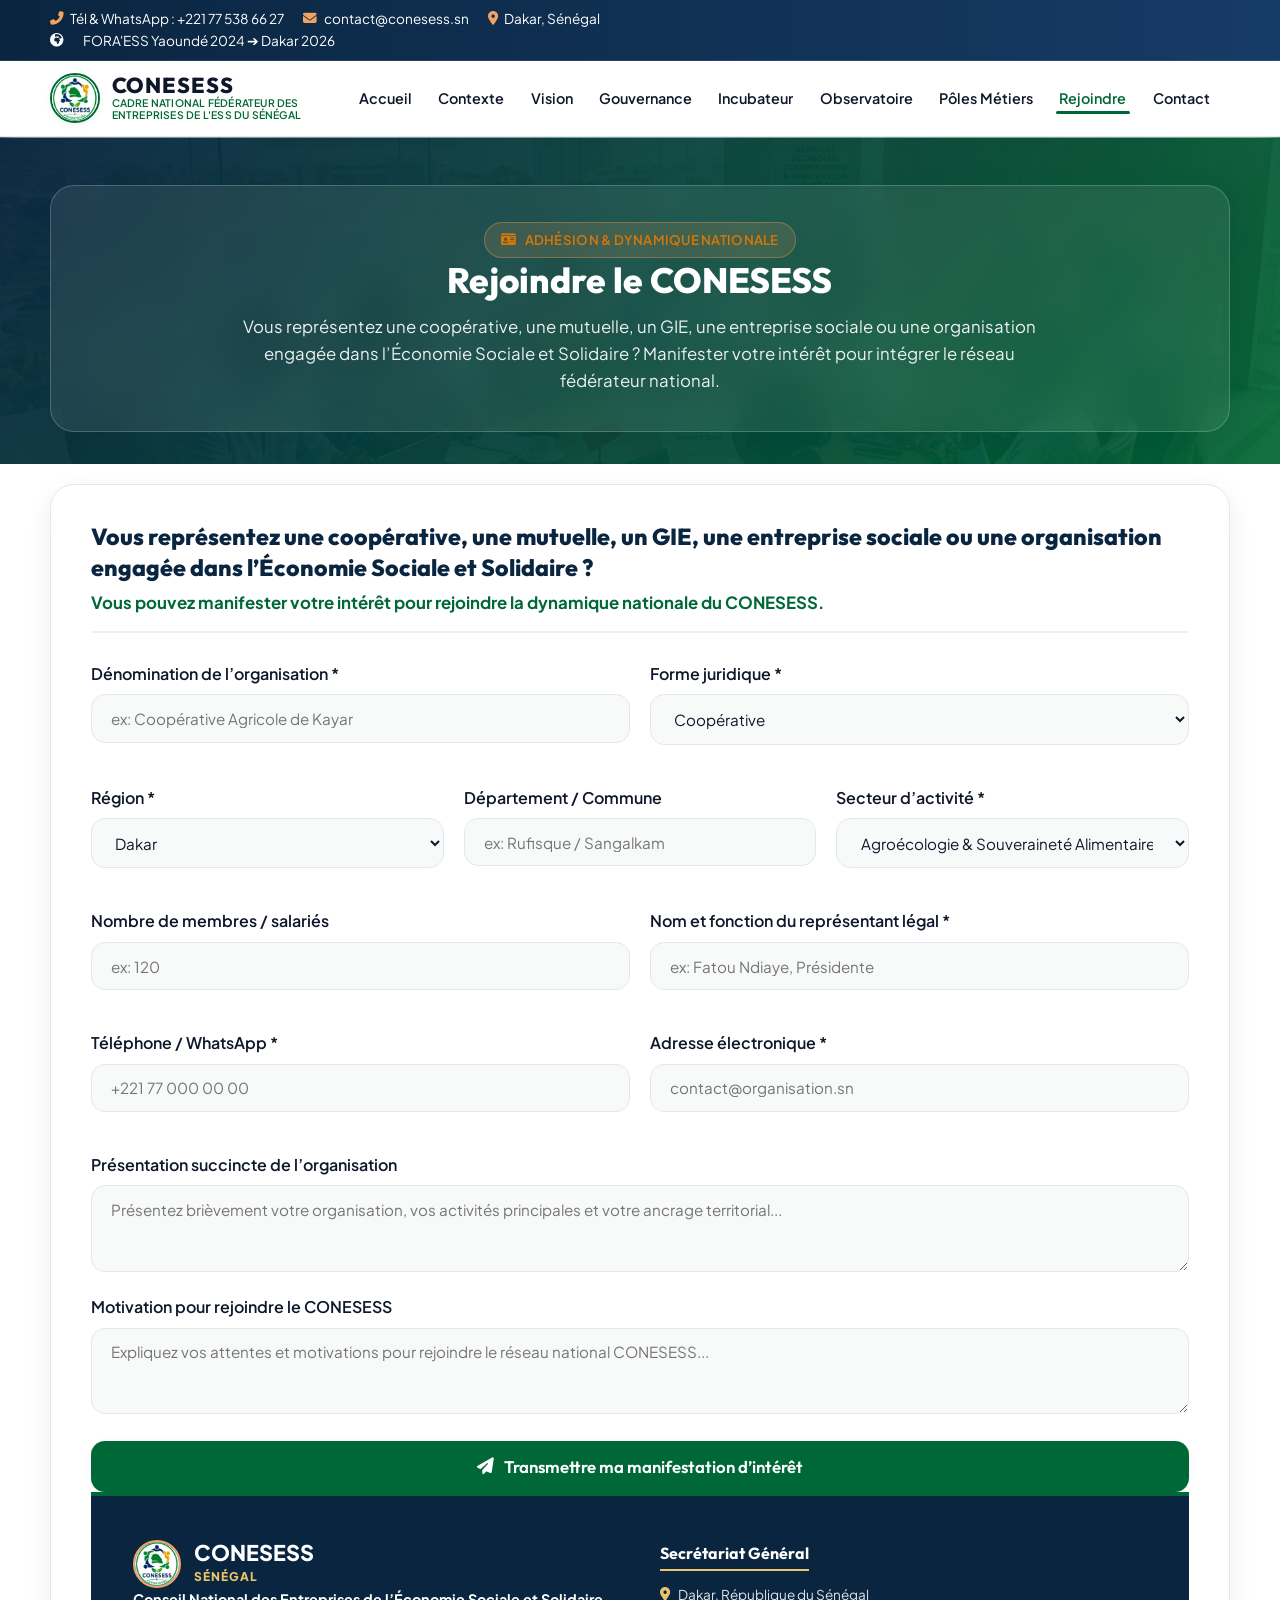
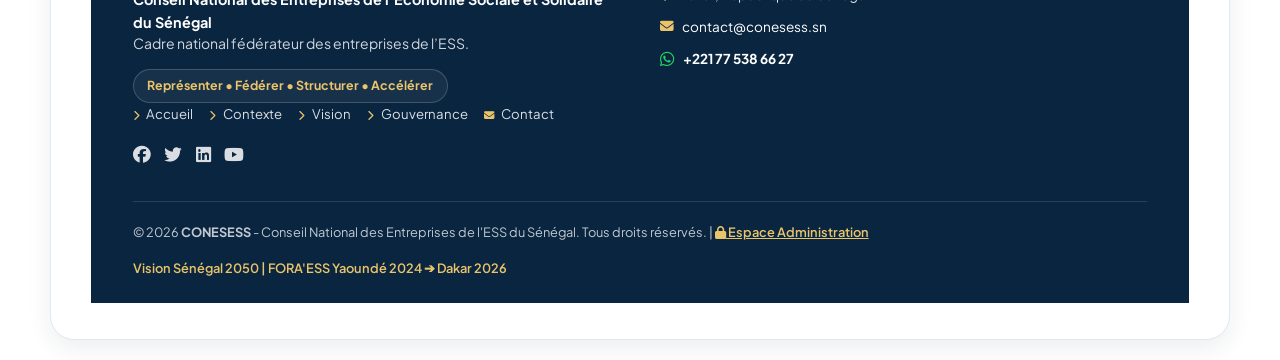
==== adhesion.html @ 3e8b348f "style(footer): remove footer top CTA banner from adhesion and contact pages" ====
<!DOCTYPE html>
<html lang="fr" data-theme="light">
<head>
  <meta charset="UTF-8">
  <meta name="viewport" content="width=device-width, initial-scale=1.0, maximum-scale=1.0, user-scalable=no, viewport-fit=cover">
  <title>Rejoindre le CONESESS - Adhésion & Manifestation d'Intérêt</title>
  <meta name="description" content="Manifester votre intérêt pour rejoindre le Conseil National des Entreprises de l'Économie Sociale et Solidaire du Sénégal (CONESESS). Formulaire officiel d'adhésion pour coopératives, GIE et mutuelles.">
  
  <!-- Google Fonts & Font Awesome Icons -->
  <link rel="preconnect" href="https://fonts.googleapis.com">
  <link rel="preconnect" href="https://fonts.gstatic.com" crossorigin>
  <link href="https://fonts.googleapis.com/css2?family=Outfit:wght@400;500;600;700;800&family=Plus+Jakarta+Sans:wght@400;500;600;700&display=swap" rel="stylesheet">
  <link rel="stylesheet" href="https://cdnjs.cloudflare.com/ajax/libs/font-awesome/6.4.0/css/all.min.css">
  
  <!-- Main Stylesheet -->
  <link rel="stylesheet" href="css/styles.css">
</head>
<body>

  <!-- TOP INFO BAR -->
  <div class="top-bar">
    <div class="container">
      <div class="top-bar-container">
        <div class="top-bar-info">
          <div class="top-bar-item">
            <i class="fas fa-phone-alt"></i>
            <span>Tél & WhatsApp : +221 77 538 66 27</span>
          </div>
          <div class="top-bar-item">
            <i class="fas fa-envelope"></i>
            <span>contact@conesess.sn</span>
          </div>
          <div class="top-bar-item">
            <i class="fas fa-map-marker-alt"></i>
            <span>Dakar, Sénégal</span>
          </div>
        </div>
        <div class="top-bar-info">
          <i class="fas fa-globe-africa"></i>
          <span>FORA'ESS Yaoundé 2024 ➔ Dakar 2026</span>
        </div>
      </div>
    </div>
  </div>

  <!-- MAIN STICKY HEADER -->
  <header class="main-header">
    <div class="container">
      <nav class="navbar">
        <a href="index.html" class="logo-brand">
          <img src="assets/images/logo.jpg" alt="Logo CONESESS" class="logo-img">
          <div class="logo-text">
            <span class="logo-title">CONESESS</span>
            <span class="logo-subtitle">CADRE NATIONAL FÉDÉRATEUR DES ENTREPRISES DE L'ESS DU SÉNÉGAL</span>
          </div>
        </a>

        <ul class="nav-menu">
          <li><a href="index.html#accueil" class="nav-link">Accueil</a></li>
          <li><a href="index.html#contexte" class="nav-link">Contexte</a></li>
          <li><a href="index.html#vision" class="nav-link">Vision</a></li>
          <li><a href="index.html#gouvernance" class="nav-link">Gouvernance</a></li>
          <li><a href="index.html#incubateur" class="nav-link">Incubateur</a></li>
          <li><a href="index.html#observatoire" class="nav-link">Observatoire</a></li>
          <li><a href="index.html#poles" class="nav-link">Pôles Métiers</a></li>
          <li><a href="adhesion.html" class="nav-link active">Rejoindre</a></li>
          <li><a href="contact.html" class="nav-link">Contact</a></li>
        </ul>

        <div class="nav-cta">
          <button class="mobile-toggle" aria-label="Toggle Menu">
            <i class="fas fa-bars"></i>
            <span>Menu</span>
          </button>
        </div>
      </nav>
    </div>
  </header>

  <!-- Modern Mobile Navigation Drawer Sheet -->
  <div class="mobile-nav-overlay" id="mobile-nav-overlay"></div>
  <aside class="mobile-nav-drawer" id="mobile-nav-drawer">
    <div class="mobile-drawer-header">
      <div class="mobile-drawer-brand">
        <img src="assets/images/logo.jpg" alt="Logo CONESESS" class="logo-img">
        <div>
          <strong style="color: #FFFFFF; font-size: 1.05rem; display: block;">CONESESS</strong>
          <small style="color: var(--accent-gold); font-size: 0.68rem;">Cadre National Fédérateur ESS Sénégal</small>
        </div>
      </div>
      <button class="mobile-drawer-close" id="mobile-drawer-close" aria-label="Fermer le menu">
        <i class="fas fa-times"></i>
      </button>
    </div>

    <div class="mobile-drawer-body">
      <nav class="mobile-drawer-links">
        <a href="index.html#accueil" class="mobile-nav-item"><i class="fas fa-home"></i> <span>Accueil</span></a>
        <a href="index.html#contexte" class="mobile-nav-item"><i class="fas fa-file-alt"></i> <span>Contexte & Constats</span></a>
        <a href="index.html#vision" class="mobile-nav-item"><i class="fas fa-compass"></i> <span>Vision Stratégique</span></a>
        <a href="index.html#gouvernance" class="mobile-nav-item"><i class="fas fa-sitemap"></i> <span>Gouvernance</span></a>
        <a href="index.html#incubateur" class="mobile-nav-item"><i class="fas fa-rocket"></i> <span>Incubateur IAN-ESS</span></a>
        <a href="index.html#observatoire" class="mobile-nav-item"><i class="fas fa-search"></i> <span>Observatoire ON-ESS</span></a>
        <a href="index.html#poles" class="mobile-nav-item"><i class="fas fa-network-wired"></i> <span>Pôles Métiers</span></a>
        <a href="adhesion.html" class="mobile-nav-item active"><i class="fas fa-id-card"></i> <span>Rejoindre le CONESESS</span></a>
        <a href="contact.html" class="mobile-nav-item"><i class="fas fa-envelope"></i> <span>Contact Officiel</span></a>
      </nav>
    </div>
  </aside>

  <!-- PAGE HERO HEADER -->
  <section class="hero-themed-section" style="padding: 3rem 0 2rem 0;">
    <div class="container">
      <div class="hero-themed-card" style="text-align: center;">
        <span class="badge badge-gold mb-2"><i class="fas fa-id-card"></i> Adhésion & Dynamique Nationale</span>
        <h1 style="font-size: 2.2rem; color: #FFFFFF; font-weight: 800; margin-bottom: 0.75rem;">Rejoindre le CONESESS</h1>
        <p style="color: rgba(255, 255, 255, 0.92); font-size: 1.05rem; max-width: 800px; margin: 0 auto; line-height: 1.6;">
          Vous représentez une coopérative, une mutuelle, un GIE, une entreprise sociale ou une organisation engagée dans l’Économie Sociale et Solidaire ? Manifester votre intérêt pour intégrer le réseau fédérateur national.
        </p>
      </div>
    </div>
  </section>

  <!-- SECTION FORMULAIRE D'ADHÉSION -->
  <section id="adhesion" class="section" style="background: var(--bg-surface); padding: 2.5rem 0;">
    <div class="container">
      <div style="background: #FFFFFF; padding: 2.25rem 2.5rem; border-radius: var(--radius-lg); box-shadow: var(--shadow-md); border: 1px solid var(--border-light); width: 100%;" id="adhesion-card-container">
        
        <!-- Header du Formulaire -->
        <div style="margin-bottom: 1.75rem; border-bottom: 2px solid var(--accent-soft-green); padding-bottom: 1rem;">
          <h2 style="font-size: 1.45rem; color: var(--primary-navy); margin-bottom: 0.5rem; font-weight: 800; line-height: 1.35;">
            Vous représentez une coopérative, une mutuelle, un GIE, une entreprise sociale ou une organisation engagée dans l’Économie Sociale et Solidaire ?
          </h2>
          <p style="color: var(--primary-green); font-size: 1.05rem; margin: 0; font-weight: 700; line-height: 1.4;">
            Vous pouvez manifester votre intérêt pour rejoindre la dynamique nationale du CONESESS.
          </p>
        </div>

        <!-- Message après envoi -->
        <div id="adhesion-success-msg" style="display: none; text-align: center; padding: 2rem 1rem;">
          <div style="width: 70px; height: 70px; border-radius: 50%; background: var(--accent-soft-green); color: var(--primary-green); display: flex; align-items: center; justify-content: center; font-size: 2.2rem; margin: 0 auto 1.25rem auto;">
            <i class="fas fa-check-circle"></i>
          </div>
          <h3 style="color: var(--primary-green); font-size: 1.6rem; margin-bottom: 0.5rem;">Votre demande a bien été transmise.</h3>
          <p style="font-size: 0.85rem; color: var(--accent-gold); font-weight: 700; margin-bottom: 1rem;">
            Référence de suivi : <span id="adhesion-ref-num">CONESESS-2026-8942</span>
          </p>
          <p style="color: var(--text-body); max-width: 650px; margin: 0 auto 1rem auto; font-size: 0.925rem; line-height: 1.55;">
            Le Secrétariat technique du Comité d’initiative examinera les informations communiquées et prendra contact avec votre organisation.
          </p>
          <p style="color: var(--text-muted); max-width: 650px; margin: 0 auto 1.5rem auto; font-size: 0.875rem; line-height: 1.5;">
            L’admission définitive comme membre du CONESESS s’effectuera conformément aux statuts et aux procédures d’adhésion adoptés par les instances.
          </p>
          <button class="btn btn-outline" onclick="resetAdhesionForm()"><i class="fas fa-plus-circle"></i> Transmettre une autre manifestation d'intérêt</button>
        </div>

        <!-- Formulaire principal -->
        <form id="form-main-adhesion">
          <div style="display: grid; grid-template-columns: repeat(auto-fit, minmax(260px, 1fr)); gap: 1.25rem; margin-bottom: 1rem;">
            
            <div class="wizard-form-group">
              <label>Dénomination de l’organisation *</label>
              <input type="text" class="wizard-form-control" required placeholder="ex: Coopérative Agricole de Kayar" id="adh-name">
            </div>

            <div class="wizard-form-group">
              <label>Forme juridique *</label>
              <select class="wizard-form-control" required id="adh-type">
                <option>Coopérative</option>
                <option>Mutuelle</option>
                <option>Groupement d'Intérêt Économique (GIE)</option>
                <option>Entreprise sociale</option>
                <option value="autre">Autre (à préciser)</option>
              </select>
            </div>
            
            <div class="wizard-form-group" id="adh-type-other-group" style="display: none; grid-column: 1 / -1;">
              <label style="color: var(--primary-green); font-weight: 600;">Précisez la forme juridique *</label>
              <input type="text" class="wizard-form-control" id="adh-type-other-input" placeholder="ex: Fondation, Association, Waqf...">
            </div>
          </div>

          <div style="display: grid; grid-template-columns: repeat(auto-fit, minmax(240px, 1fr)); gap: 1.25rem; margin-bottom: 1rem;">
            <div class="wizard-form-group">
              <label>Région *</label>
              <select class="wizard-form-control" required id="adh-region">
                <option>Dakar</option><option>Thiès</option><option>Saint-Louis</option>
                <option>Fatick</option><option>Kaolack</option><option>Ziguinchor</option>
                <option>Kolda</option><option>Tambacounda</option><option>Matam</option>
                <option>Kaffrine</option><option>Kedougou</option><option>Sédhiou</option>
                <option>Louga</option><option>Diourbel</option>
              </select>
            </div>

            <div class="wizard-form-group">
              <label>Département / Commune</label>
              <input type="text" class="wizard-form-control" id="adh-dept" placeholder="ex: Rufisque / Sangalkam">
            </div>

            <div class="wizard-form-group">
              <label>Secteur d’activité *</label>
              <select class="wizard-form-control" required id="adh-sector">
                <option>Agroécologie & Souveraineté Alimentaire</option>
                <option>Finance inclusive, Mutuelles & SFD</option>
                <option>Artisanat, Énergie & Économie Circulaire</option>
                <option>Services, Numérique & Éducation</option>
                <option>Autre secteur d'activité</option>
              </select>
            </div>
          </div>

          <div style="display: grid; grid-template-columns: repeat(auto-fit, minmax(240px, 1fr)); gap: 1.25rem; margin-bottom: 1rem;">
            <div class="wizard-form-group">
              <label>Nombre de membres / salariés</label>
              <input type="number" class="wizard-form-control" id="adh-members" placeholder="ex: 120">
            </div>

            <div class="wizard-form-group">
              <label>Nom et fonction du représentant légal *</label>
              <input type="text" class="wizard-form-control" required placeholder="ex: Fatou Ndiaye, Présidente" id="adh-rep">
            </div>
          </div>

          <div style="display: grid; grid-template-columns: repeat(auto-fit, minmax(240px, 1fr)); gap: 1.25rem; margin-bottom: 1rem;">
            <div class="wizard-form-group">
              <label>Téléphone / WhatsApp *</label>
              <input type="tel" class="wizard-form-control" required placeholder="+221 77 000 00 00" id="adh-phone">
            </div>

            <div class="wizard-form-group">
              <label>Adresse électronique *</label>
              <input type="email" class="wizard-form-control" required placeholder="contact@organisation.sn" id="adh-email">
            </div>
          </div>

          <div class="wizard-form-group" style="margin-bottom: 1rem;">
            <label>Présentation succincte de l’organisation</label>
            <textarea class="wizard-form-control" rows="3" id="adh-desc" placeholder="Présentez brièvement votre organisation, vos activités principales et votre ancrage territorial..."></textarea>
          </div>

          <div class="wizard-form-group" style="margin-bottom: 1.25rem;">
            <label>Motivation pour rejoindre le CONESESS</label>
            <textarea class="wizard-form-control" rows="3" id="adh-motivation" placeholder="Expliquez vos attentes et motivations pour rejoindre le réseau national CONESESS..."></textarea>
          </div>

          <button type="submit" class="btn btn-primary" style="width: 100%; padding: 0.95rem; font-size: 1.05rem; background: var(--primary-green); color: #FFFFFF; border: none;">
            <i class="fas fa-paper-plane"></i> Transmettre ma manifestation d’intérêt
          </button>
        </form>

  <!-- MODAL DE CONFIRMATION DE TRANSMISSION (SUCCÈS SOUMISSION) -->
  <div id="modal-submission-success" class="modal-overlay">
    <div class="modal-card" style="max-width: 650px; text-align: center; padding: 2.5rem 1.75rem; border-radius: 24px;">
      <button class="modal-close" onclick="closeSubmissionSuccessModal()">&times;</button>
      <div style="width: 75px; height: 75px; border-radius: 50%; background: #E8F5E9; color: #006837; display: flex; align-items: center; justify-content: center; font-size: 2.5rem; margin: 0 auto 1.25rem auto;">
        <i class="fas fa-check-circle"></i>
      </div>
      <h3 style="color: #006837; font-size: 1.6rem; margin-bottom: 0.5rem; font-weight: 800;">Votre demande a bien été transmise.</h3>
      <p style="font-size: 0.9rem; color: #B45309; font-weight: 700; margin-bottom: 1.25rem;">
        Référence de suivi : <span id="success-modal-ref-num">CONESESS-2026-8942</span>
      </p>
      <p style="color: #0A2540; max-width: 580px; margin: 0 auto 1rem auto; font-size: 0.95rem; line-height: 1.6; font-weight: 500;">
        Le Secrétariat technique du Comité d’initiative examinera les informations communiquées et prendra contact avec votre organisation.
      </p>
      <p style="color: #555555; max-width: 580px; margin: 0 auto 1.75rem auto; font-size: 0.875rem; line-height: 1.55;">
        L’admission définitive comme membre du CONESESS s’effectuera conformément aux statuts et aux procédures d’adhésion adoptés par les instances.
      </p>
      <button class="btn btn-primary" onclick="closeSubmissionSuccessModal()" style="background: #006837; color: #FFFFFF; padding: 0.75rem 2.25rem; border-radius: 30px; font-weight: 700; border: none; font-size: 0.95rem;">
        <i class="fas fa-check"></i> Compris & Fermer
      </button>
    </div>
  </div>

  <!-- FOOTER -->
  <footer class="footer" style="background: var(--primary-navy); color: #FFFFFF; padding: 2.75rem 0 1.5rem 0; border-top: 4px solid var(--primary-green); overflow-x: hidden;">
    <div class="container" style="max-width: 1200px; padding-left: 1.25rem; padding-right: 1.25rem;">

      <!-- Main Footer Grid (2 Columns Desktop / 1 Column Mobile) -->
      <div class="footer-grid" style="display: grid; grid-template-columns: repeat(auto-fit, minmax(280px, 1fr)); gap: 2.5rem; justify-content: space-between; margin-bottom: 2rem;">
        
        <!-- Brand & Navigation Col -->
        <div class="footer-col-brand" style="max-width: 100%;">
          <div class="logo-brand mb-3" style="display: flex; align-items: center; gap: 0.85rem;">
            <img src="assets/images/logo.jpg" alt="CONESESS Logo" style="width: 48px; height: 48px; border-radius: 50%; border: 2px solid var(--accent-gold); flex-shrink: 0;">
            <div>
              <span style="color: #FFFFFF; font-size: 1.35rem; font-weight: 800; display: block; line-height: 1.1;">CONESESS</span>
              <span style="color: #E9C46A; font-size: 0.75rem; font-weight: 800; letter-spacing: 0.08em; display: block; margin-top: 0.15rem;">SÉNÉGAL</span>
            </div>
          </div>
          
          <p style="font-size: 0.875rem; line-height: 1.55; color: rgba(255, 255, 255, 0.92); margin-bottom: 0.85rem;" class="footer-brand-desc">
            <strong style="color: #FFFFFF; font-size: 0.9rem;">Conseil National des Entreprises de l’Économie Sociale et Solidaire du Sénégal</strong><br>
            <span style="color: rgba(255, 255, 255, 0.82);">Cadre national fédérateur des entreprises de l’ESS.</span>
          </p>

          <div class="footer-motto-pill mb-3" style="background: rgba(255, 255, 255, 0.06); border: 1px solid rgba(255, 255, 255, 0.18); padding: 0.4rem 0.85rem; border-radius: 30px; display: inline-flex; align-items: center; gap: 0.4rem; color: #E9C46A; font-weight: 700; font-size: 0.775rem;">
            Représenter • Fédérer • Structurer • Accélérer
          </div>

          <div style="margin-bottom: 1rem;">
            <ul style="list-style: none; padding: 0; margin: 0; display: flex; flex-wrap: wrap; gap: 0.6rem 1rem; font-size: 0.825rem;">
              <li><a href="index.html#accueil" style="color: rgba(255,255,255,0.85); text-decoration: none;"><i class="fas fa-chevron-right" style="color: #E9C46A; font-size: 0.65rem; margin-right: 0.3rem;"></i> Accueil</a></li>
              <li><a href="index.html#contexte" style="color: rgba(255,255,255,0.85); text-decoration: none;"><i class="fas fa-chevron-right" style="color: #E9C46A; font-size: 0.65rem; margin-right: 0.3rem;"></i> Contexte</a></li>
              <li><a href="index.html#vision" style="color: rgba(255,255,255,0.85); text-decoration: none;"><i class="fas fa-chevron-right" style="color: #E9C46A; font-size: 0.65rem; margin-right: 0.3rem;"></i> Vision</a></li>
              <li><a href="index.html#gouvernance" style="color: rgba(255,255,255,0.85); text-decoration: none;"><i class="fas fa-chevron-right" style="color: #E9C46A; font-size: 0.65rem; margin-right: 0.3rem;"></i> Gouvernance</a></li>
              <li><a href="contact.html" style="color: rgba(255,255,255,0.85); text-decoration: none;"><i class="fas fa-envelope" style="color: #E9C46A; font-size: 0.65rem; margin-right: 0.3rem;"></i> Contact</a></li>
            </ul>
          </div>

          <div style="display: flex; gap: 0.85rem; margin-top: 0.5rem;" class="footer-social-links">
            <a href="#" style="color: #FFFFFF; font-size: 1.1rem; opacity: 0.85; transition: opacity 0.2s;" aria-label="Facebook"><i class="fab fa-facebook"></i></a>
            <a href="#" style="color: #FFFFFF; font-size: 1.1rem; opacity: 0.85; transition: opacity 0.2s;" aria-label="Twitter"><i class="fab fa-twitter"></i></a>
            <a href="#" style="color: #FFFFFF; font-size: 1.1rem; opacity: 0.85; transition: opacity 0.2s;" aria-label="LinkedIn"><i class="fab fa-linkedin"></i></a>
            <a href="#" style="color: #FFFFFF; font-size: 1.1rem; opacity: 0.85; transition: opacity 0.2s;" aria-label="YouTube"><i class="fab fa-youtube"></i></a>
          </div>
        </div>

        <!-- Contact Direct Column -->
        <div class="footer-col-contact" style="max-width: 100%;">
          <h4 style="color: #FFFFFF; font-size: 1rem; font-weight: 700; margin-bottom: 0.85rem; border-bottom: 2px solid #E9C46A; padding-bottom: 0.35rem; display: inline-block;">Secrétariat Général</h4>
          <p style="font-size: 0.85rem; color: rgba(255,255,255,0.88); margin-bottom: 0.65rem; display: flex; align-items: center; gap: 0.5rem;">
            <i class="fas fa-map-marker-alt" style="color: #E9C46A;"></i> Dakar, République du Sénégal
          </p>
          <p style="font-size: 0.85rem; color: rgba(255,255,255,0.88); margin-bottom: 0.65rem; display: flex; align-items: center; gap: 0.5rem;">
            <i class="fas fa-envelope" style="color: #E9C46A;"></i> <a href="mailto:contact@conesess.sn" style="color: #FFFFFF; text-decoration: none;">contact@conesess.sn</a>
          </p>
          <p style="font-size: 0.85rem; color: rgba(255,255,255,0.88); margin-bottom: 0.85rem; display: flex; align-items: center; gap: 0.5rem;">
            <i class="fab fa-whatsapp" style="color: #25D366; font-size: 1.05rem;"></i> <a href="https://wa.me/221775386627" target="_blank" style="color: #FFFFFF; text-decoration: none; font-weight: 700;">+221 77 538 66 27</a>
          </p>
        </div>

      </div>

      <!-- Footer Sub-Bottom -->
      <div class="footer-bottom" style="border-top: 1px solid rgba(255, 255, 255, 0.12); padding-top: 1.25rem; display: flex; flex-wrap: wrap; justify-content: space-between; align-items: center; gap: 1rem; font-size: 0.8rem; color: rgba(255, 255, 255, 0.75);">
        <p style="margin: 0;">
          &copy; 2026 <strong>CONESESS</strong> - Conseil National des Entreprises de l'ESS du Sénégal. Tous droits réservés. | <a href="admin.html" style="color: #E9C46A; font-weight: 600; text-decoration: underline;"><i class="fas fa-lock"></i> Espace Administration</a>
        </p>
        <p style="margin: 0; color: #E9C46A; font-weight: 600;">
          Vision Sénégal 2050 | FORA'ESS Yaoundé 2024 ➔ Dakar 2026
        </p>
      </div>
    </div>
  </footer>



  <!-- TOAST CONTAINER -->
  <div id="toast-container" class="toast-container"></div>

  <!-- JavaScript -->
  <script src="js/app.js"></script>
</body>
</html>
---- css/styles.css ----
/* ==========================================================================
   CONESESS - Conseil National des Entreprises de l'Économie Sociale et Solidaire
   DESIGN SYSTEM & CUSTOM STYLESHEET (ENHANCED VERSION V2)
   ========================================================================== */

@import url('https://fonts.googleapis.com/css2?family=Outfit:wght@300;400;500;600;700;800&family=Plus+Jakarta+Sans:wght@300;400;500;600;700;800&display=swap');

:root {
  /* Brand Palette - Light Theme */
  --primary-green: #006837;
  --primary-green-hover: #00502a;
  --primary-navy: #0A2540;
  --primary-navy-light: #163B66;
  --accent-emerald: #2A9D8F;
  --accent-gold: #F4A261;
  --accent-gold-light: #E9C46A;
  --accent-soft-green: #E8F5E9;
  
  /* Neutral Palette */
  --bg-main: #F8FAF9;
  --bg-surface: #FFFFFF;
  --bg-alt: #F1F5F3;
  --bg-card: #FFFFFF;
  --text-dark: #0F172A;
  --text-body: #334155;
  --text-muted: #64748B;
  --border-light: #E2E8F0;
  --border-active: #006837;
  
  /* FX & Shadow Tokens */
  --shadow-sm: 0 2px 8px rgba(0, 104, 55, 0.06);
  --shadow-md: 0 8px 24px rgba(10, 37, 64, 0.08);
  --shadow-lg: 0 16px 40px rgba(10, 37, 64, 0.12);
  --shadow-glow: 0 0 25px rgba(0, 104, 55, 0.25);
  
  --radius-sm: 8px;
  --radius-md: 14px;
  --radius-lg: 24px;
  --radius-full: 9999px;
  
  --font-main: 'Plus Jakarta Sans', -apple-system, BlinkMacSystemFont, sans-serif;
  --font-heading: 'Outfit', sans-serif;
  
  --transition: all 0.3s cubic-bezier(0.16, 1, 0.3, 1);
}

/* Reset & Core Base */
*, *::before, *::after {
  box-sizing: border-box;
  margin: 0;
  padding: 0;
}

html {
  scroll-behavior: smooth;
  font-size: 16px;
  width: 100%;
  max-width: 100%;
  overflow-x: hidden !important;
  touch-action: pan-y;
  overscroll-behavior-x: none;
}

body {
  font-family: var(--font-main);
  background-color: var(--bg-main);
  color: var(--text-body);
  line-height: 1.6;
  width: 100%;
  max-width: 100%;
  overflow-x: hidden !important;
  position: relative;
  touch-action: pan-y;
  overscroll-behavior-x: none;
  -webkit-font-smoothing: antialiased;
  transition: background-color 0.3s ease, color 0.3s ease;
}

h1, h2, h3, h4, h5, h6 {
  font-family: var(--font-heading);
  color: var(--text-dark);
  line-height: 1.25;
  font-weight: 700;
}

a {
  color: var(--primary-green);
  text-decoration: none;
  transition: var(--transition);
}

a:hover {
  color: var(--primary-green-hover);
}

ul {
  list-style: none;
}

img {
  max-width: 100%;
  height: auto;
  display: block;
}

.container {
  width: 96%;
  max-width: 1600px;
  margin: 0 auto;
  padding: 0 1.5rem;
}

section.section {
  padding: 1.25rem 0 !important;
  width: 100%;
  overflow-x: hidden;
}

/* Badge Utility */
.badge {
  display: inline-flex;
  align-items: center;
  gap: 0.5rem;
  padding: 0.4rem 1rem;
  border-radius: var(--radius-full);
  font-size: 0.825rem;
  font-weight: 600;
  letter-spacing: 0.02em;
  text-transform: uppercase;
}

.badge-green {
  background-color: rgba(0, 104, 55, 0.12);
  color: var(--primary-green);
  border: 1px solid rgba(0, 104, 55, 0.25);
}

.badge-gold {
  background-color: rgba(244, 162, 97, 0.15);
  color: #D97706;
  border: 1px solid rgba(244, 162, 97, 0.35);
}

.badge-navy {
  background-color: rgba(10, 37, 64, 0.12);
  color: var(--primary-navy);
  border: 1px solid rgba(10, 37, 64, 0.25);
}

/* Buttons */
.btn {
  display: inline-flex;
  align-items: center;
  justify-content: center;
  gap: 0.6rem;
  padding: 0.85rem 1.8rem;
  border-radius: var(--radius-md);
  font-family: var(--font-heading);
  font-weight: 600;
  font-size: 0.95rem;
  cursor: pointer;
  border: 2px solid transparent;
  transition: var(--transition);
  box-shadow: var(--shadow-sm);
}

.btn-primary {
  background: linear-gradient(135deg, var(--primary-green) 0%, #008748 100%);
  color: #FFFFFF;
}

.btn-primary:hover {
  transform: translateY(-2px);
  box-shadow: var(--shadow-glow);
  color: #FFFFFF;
}

.btn-navy {
  background: var(--primary-navy);
  color: #FFFFFF;
}

.btn-navy:hover {
  background: var(--primary-navy-light);
  transform: translateY(-2px);
  box-shadow: var(--shadow-md);
  color: #FFFFFF;
}

.btn-outline {
  background: transparent;
  border-color: var(--primary-green);
  color: var(--primary-green);
}

.btn-outline:hover {
  background: var(--primary-green);
  color: #FFFFFF;
  transform: translateY(-2px);
}

.btn-outline-white {
  background: rgba(255, 255, 255, 0.1);
  border-color: rgba(255, 255, 255, 0.4);
  color: #FFFFFF;
  backdrop-filter: blur(8px);
}

.btn-outline-white:hover {
  background: #FFFFFF;
  color: var(--primary-navy);
}

.btn-sm {
  padding: 0.4rem 0.85rem;
  font-size: 0.8rem;
  border-radius: var(--radius-full);
  white-space: nowrap;
}

.nav-cta .btn-join-modal {
  padding: 0.425rem 0.85rem;
  font-size: 0.8rem;
  font-weight: 600;
  border-radius: var(--radius-full);
  gap: 0.35rem;
  box-shadow: var(--shadow-sm);
  white-space: nowrap;
}

/* Top Announcement Bar */
.top-bar {
  background: linear-gradient(90deg, #0A2540 0%, #163B66 100%);
  color: #FFFFFF;
  font-size: 0.85rem;
  padding: 0.5rem 0;
  border-bottom: 1px solid rgba(255,255,255,0.1);
}

.top-bar .container {
  display: flex;
  justify-content: space-between;
  align-items: center;
  flex-wrap: wrap;
  gap: 0.5rem;
}

.top-bar-info {
  display: flex;
  align-items: center;
  gap: 1.2rem;
}

.top-bar-item {
  display: flex;
  align-items: center;
  gap: 0.4rem;
}

.top-bar-item i {
  color: var(--accent-gold);
}

/* Header & Navigation */
.main-header {
  position: sticky;
  top: 0;
  z-index: 1000;
  background: rgba(255, 255, 255, 0.94);
  backdrop-filter: blur(12px);
  border-bottom: 1px solid var(--border-light);
  transition: var(--transition);
}

.main-header.scrolled {
  box-shadow: var(--shadow-md);
}

.navbar {
  display: flex;
  align-items: center;
  justify-content: space-between;
  gap: 1.5rem;
  padding: 0.8rem 0;
}

.logo-brand {
  display: flex;
  align-items: center;
  gap: 0.75rem;
  flex-shrink: 0;
}

.logo-img {
  height: 50px;
  width: 50px;
  border-radius: 50%;
  object-fit: contain;
  background: #FFFFFF;
  border: 2px solid var(--primary-green);
  box-shadow: var(--shadow-sm);
  flex-shrink: 0;
}

.logo-text {
  display: flex;
  flex-direction: column;
}

.logo-title {
  font-family: var(--font-heading);
  font-size: 1.35rem;
  font-weight: 800;
  color: var(--text-dark);
  letter-spacing: 0.04em;
  line-height: 1;
}

.logo-subtitle {
  font-size: 0.65rem;
  font-weight: 600;
  color: var(--primary-green);
  letter-spacing: 0.02em;
  text-transform: uppercase;
  max-width: 220px;
  line-height: 1.2;
}

.nav-menu {
  display: flex;
  align-items: center;
  gap: 1.25rem;
  flex-shrink: 1;
}

.nav-link {
  font-size: 0.9rem;
  font-weight: 600;
  color: var(--text-dark);
  padding: 0.4rem 0.2rem;
  white-space: nowrap;
  position: relative;
}

.nav-link::after {
  content: '';
  position: absolute;
  bottom: 0;
  left: 0;
  width: 0%;
  height: 2.5px;
  background: var(--primary-green);
  border-radius: 2px;
  transition: var(--transition);
}

.nav-link:hover, .nav-link.active {
  color: var(--primary-green);
}

.nav-link:hover::after, .nav-link.active::after {
  width: 100%;
}

.nav-cta {
  display: flex;
  align-items: center;
  gap: 0.75rem;
  flex-shrink: 0;
}

.mobile-toggle {
  display: none;
  align-items: center;
  gap: 0.45rem;
  padding: 0.45rem 0.9rem;
  border-radius: 30px;
  background: linear-gradient(135deg, var(--primary-green) 0%, #008748 100%);
  color: #FFFFFF;
  border: none;
  font-weight: 600;
  font-size: 0.85rem;
  cursor: pointer;
  box-shadow: 0 4px 12px rgba(0, 104, 55, 0.3);
  transition: var(--transition);
}

.mobile-toggle:hover {
  transform: translateY(-1px);
  box-shadow: 0 6px 16px rgba(0, 104, 55, 0.4);
}

/* Modern Mobile Navigation Drawer Sheet */
.mobile-nav-overlay {
  position: fixed;
  top: 0;
  left: 0;
  width: 100vw;
  height: 100vh;
  background: rgba(0, 0, 0, 0.6);
  backdrop-filter: blur(4px);
  z-index: 1050;
  opacity: 0;
  visibility: hidden;
  transition: opacity 0.3s cubic-bezier(0.16, 1, 0.3, 1), visibility 0.3s ease;
}

.mobile-nav-overlay.active {
  opacity: 1;
  visibility: visible;
}

.mobile-nav-drawer {
  position: fixed;
  top: 0;
  right: -100%;
  width: 85%;
  max-width: 360px;
  height: 100vh;
  background: linear-gradient(180deg, rgba(10, 37, 64, 0.98) 0%, rgba(6, 21, 38, 0.98) 100%);
  backdrop-filter: blur(20px);
  border-left: 1px solid rgba(255, 255, 255, 0.15);
  box-shadow: -10px 0 30px rgba(0, 0, 0, 0.4);
  z-index: 1060;
  display: flex;
  flex-direction: column;
  transition: right 0.35s cubic-bezier(0.16, 1, 0.3, 1);
  overflow-y: auto;
}

.mobile-nav-drawer.active {
  right: 0;
}

.mobile-drawer-header {
  display: flex;
  align-items: center;
  justify-content: space-between;
  padding: 1.25rem 1.5rem;
  border-bottom: 1px solid rgba(255, 255, 255, 0.1);
}

.mobile-drawer-brand {
  display: flex;
  align-items: center;
  gap: 0.75rem;
}

.mobile-drawer-close {
  background: rgba(255, 255, 255, 0.1);
  border: 1px solid rgba(255, 255, 255, 0.2);
  color: #FFFFFF;
  width: 36px;
  height: 36px;
  border-radius: 50%;
  display: flex;
  align-items: center;
  justify-content: center;
  font-size: 1.1rem;
  cursor: pointer;
  transition: all 0.2s ease;
}

.mobile-drawer-close:hover {
  background: rgba(255, 255, 255, 0.2);
  color: var(--accent-gold);
}

.mobile-drawer-body {
  flex: 1;
  padding: 1.25rem 1.5rem;
}

.mobile-drawer-links {
  display: flex;
  flex-direction: column;
  gap: 0.5rem;
}

.mobile-nav-item {
  display: flex;
  align-items: center;
  gap: 0.85rem;
  padding: 0.75rem 1rem;
  border-radius: var(--radius-md);
  color: rgba(255, 255, 255, 0.85);
  font-family: var(--font-heading);
  font-size: 0.95rem;
  font-weight: 500;
  text-decoration: none;
  background: rgba(255, 255, 255, 0.04);
  border: 1px solid rgba(255, 255, 255, 0.08);
  transition: all 0.25s ease;
}

.mobile-nav-item i {
  font-size: 1.1rem;
  color: var(--accent-gold);
  width: 22px;
  text-align: center;
}

.mobile-nav-item:hover, .mobile-nav-item.active {
  background: linear-gradient(135deg, var(--primary-green) 0%, #008748 100%);
  color: #FFFFFF;
  border-color: var(--primary-green);
  box-shadow: 0 4px 15px rgba(0, 104, 55, 0.3);
}

.mobile-nav-item:hover i, .mobile-nav-item.active i {
  color: #FFFFFF;
}

.mobile-drawer-footer {
  padding: 1.25rem 1.5rem;
  border-top: 1px solid rgba(255, 255, 255, 0.1);
  background: rgba(0, 0, 0, 0.2);
}

.mobile-contact-pill {
  display: flex;
  align-items: center;
  justify-content: center;
  gap: 0.5rem;
  padding: 0.65rem;
  border-radius: var(--radius-md);
  background: rgba(37, 211, 102, 0.15);
  border: 1px solid #25D366;
  color: #25D366;
  font-size: 0.8rem;
  font-weight: 600;
  text-decoration: none;
}

/* Hero Section */
.hero {
  position: relative;
  background: linear-gradient(135deg, rgba(10, 37, 64, 0.94) 0%, rgba(0, 104, 55, 0.89) 100%), url('../assets/images/hero.jpg') center/cover no-repeat;
  color: #FFFFFF;
  padding: 2.25rem 0 2.5rem 0;
  overflow: hidden;
}

.hero-overlay-shapes {
  position: absolute;
  top: 0;
  left: 0;
  width: 100%;
  height: 100%;
  background-image: radial-gradient(circle at 80% 20%, rgba(244, 162, 97, 0.18) 0%, transparent 40%),
                    radial-gradient(circle at 10% 80%, rgba(42, 157, 143, 0.22) 0%, transparent 40%);
  pointer-events: none;
}

.hero-grid {
  display: grid;
  grid-template-columns: 1.2fr 0.8fr;
  gap: 2.5rem;
  align-items: center;
  position: relative;
  z-index: 2;
}

.hero-content h1 {
  color: #FFFFFF;
  font-size: 2.4rem;
  font-weight: 800;
  line-height: 1.2;
  margin: 0.75rem 0;
}

.hero-content h1 span {
  color: var(--accent-gold);
  background: linear-gradient(90deg, #F4A261 0%, #E9C46A 100%);
  -webkit-background-clip: text;
  -webkit-text-fill-color: transparent;
}

.hero-subtitle {
  font-size: 1rem;
  color: rgba(255, 255, 255, 0.88);
  margin-bottom: 1.35rem;
  max-width: 600px;
  font-weight: 400;
  line-height: 1.55;
}

.hero-badges {
  display: flex;
  flex-wrap: wrap;
  gap: 0.75rem;
  margin-bottom: 1rem;
}

.hero-actions {
  display: flex;
  flex-wrap: wrap;
  gap: 1rem;
}

.hero-card {
  background: rgba(255, 255, 255, 0.1);
  backdrop-filter: blur(16px);
  border: 1px solid rgba(255, 255, 255, 0.2);
  border-radius: var(--radius-lg);
  padding: 2rem;
  box-shadow: var(--shadow-lg);
}

.hero-card-header {
  display: flex;
  align-items: center;
  gap: 1rem;
  margin-bottom: 1.5rem;
  padding-bottom: 1rem;
  border-bottom: 1px solid rgba(255, 255, 255, 0.15);
}

.hero-card-header img {
  width: 60px;
  height: 60px;
  border-radius: 50%;
  border: 2px solid var(--accent-gold);
}

.hero-card-title {
  color: #FFFFFF;
  font-size: 1.2rem;
  margin: 0;
}

.hero-card-sub {
  color: rgba(255, 255, 255, 0.75);
  font-size: 0.825rem;
}

.hero-stats-list {
  display: grid;
  grid-template-columns: 1fr 1fr;
  gap: 1rem;
}

.stat-item {
  background: rgba(0, 0, 0, 0.25);
  padding: 1rem;
  border-radius: var(--radius-md);
  border-left: 3px solid var(--accent-gold);
}

.stat-number {
  font-family: var(--font-heading);
  font-size: 1.6rem;
  font-weight: 800;
  color: var(--accent-gold-light);
}

.stat-label {
  font-size: 0.775rem;
  color: rgba(255, 255, 255, 0.95);
  font-weight: 700;
  text-transform: uppercase;
  letter-spacing: 0.03em;
}

.stat-desc {
  font-size: 0.735rem;
  color: rgba(255, 255, 255, 0.8);
  margin-top: 0.35rem;
  line-height: 1.35;
}

/* Quick Banner - Senegal Vision 2050 */
.banner-vision {
  background: var(--bg-surface);
  border-bottom: 1px solid var(--border-light);
  padding: 1.25rem 0;
  box-shadow: var(--shadow-sm);
}

.banner-flex {
  display: flex;
  align-items: center;
  justify-content: space-between;
  gap: 1.5rem;
  flex-wrap: wrap;
}

.banner-item {
  display: flex;
  align-items: center;
  gap: 0.85rem;
  flex: 1;
  min-width: 240px;
}

.banner-icon {
  width: 44px;
  height: 44px;
  border-radius: var(--radius-md);
  background: var(--accent-soft-green);
  color: var(--primary-green);
  display: flex;
  align-items: center;
  justify-content: center;
  font-size: 1.25rem;
}

.banner-text h4 {
  font-size: 1rem;
  margin-bottom: 0.15rem;
}

.banner-text p {
  font-size: 0.825rem;
  color: var(--text-muted);
}

/* Section Common Styling */
.section {
  padding: 1.5rem 0;
}

.section-header {
  text-align: center;
  max-width: 760px;
  margin: 0 auto 1.75rem auto;
}

.section-header .badge {
  margin-bottom: 0.5rem;
}

.section-title {
  font-size: 1.85rem;
  margin-bottom: 0.5rem;
  letter-spacing: -0.01em;
}

.section-description {
  font-size: 0.975rem;
  color: var(--text-muted);
  line-height: 1.5;
}

/* Context & Key Findings */
.context-grid {
  display: grid;
  grid-template-columns: 1fr 1.1fr;
  gap: 3rem;
  align-items: flex-start;
}

.context-box {
  background: var(--bg-surface);
  padding: 2.5rem;
  border-radius: var(--radius-lg);
  box-shadow: var(--shadow-md);
  border: 1px solid var(--border-light);
  position: relative;
}

.context-box::before {
  content: '';
  position: absolute;
  top: 0;
  left: 0;
  width: 6px;
  height: 100%;
  background: var(--primary-green);
  border-radius: var(--radius-lg) 0 0 var(--radius-lg);
}

.findings-list {
  display: grid;
  grid-template-columns: repeat(auto-fit, minmax(280px, 1fr));
  gap: 1.2rem;
}

.finding-card {
  background: var(--bg-surface);
  padding: 1.25rem 1.5rem;
  border-radius: var(--radius-md);
  border: 1px solid var(--border-light);
  display: flex;
  align-items: flex-start;
  gap: 1rem;
  transition: var(--transition);
}

.finding-card:hover {
  transform: translateY(-3px);
  border-color: var(--primary-green);
  box-shadow: var(--shadow-md);
}

.finding-icon {
  width: 38px;
  height: 38px;
  border-radius: 50%;
  background: rgba(0, 104, 55, 0.1);
  color: var(--primary-green);
  display: flex;
  align-items: center;
  justify-content: center;
  flex-shrink: 0;
  font-weight: 700;
}

/* Regional Interactive Map Selector */
.region-selector-container {
  background: var(--bg-surface);
  border: 1px solid var(--border-light);
  border-radius: var(--radius-lg);
  padding: 2rem;
  box-shadow: var(--shadow-md);
}

.region-buttons-grid {
  display: flex;
  flex-wrap: wrap;
  gap: 0.6rem;
  margin-bottom: 1.5rem;
}

.region-btn {
  padding: 0.5rem 1rem;
  border-radius: var(--radius-full);
  border: 1px solid var(--border-light);
  background: var(--bg-alt);
  color: var(--text-dark);
  font-size: 0.85rem;
  font-weight: 600;
  cursor: pointer;
  transition: var(--transition);
}

.region-btn:hover, .region-btn.active {
  background: var(--primary-green);
  color: #FFFFFF;
  border-color: var(--primary-green);
  box-shadow: var(--shadow-sm);
}

.region-detail-box {
  background: var(--bg-alt);
  border-radius: var(--radius-md);
  padding: 1.5rem;
  border-left: 4px solid var(--accent-gold);
}

/* Impact Calculator Section */
.calculator-card {
  background: var(--bg-surface);
  border-radius: var(--radius-lg);
  padding: 2.5rem;
  box-shadow: var(--shadow-lg);
  border: 1px solid var(--border-light);
  max-width: 950px;
  margin: 0 auto;
}

.calculator-grid {
  display: grid;
  grid-template-columns: 1fr 1fr;
  gap: 2.5rem;
  align-items: center;
}

.calc-result-box {
  background: linear-gradient(135deg, #0A2540 0%, #163B66 100%);
  color: #FFFFFF;
  padding: 2rem;
  border-radius: var(--radius-md);
  box-shadow: var(--shadow-md);
}

.calc-result-item {
  margin-bottom: 1.25rem;
}

.calc-result-item h4 {
  color: var(--accent-gold);
  font-size: 1.8rem;
  margin-bottom: 0.2rem;
}

.calc-result-item p {
  font-size: 0.85rem;
  color: rgba(255,255,255,0.8);
}

/* Unified Hero Color Palette for Vision, Governance, and Incubateur */
.hero-themed-section {
  position: relative;
  background: linear-gradient(135deg, rgba(10, 37, 64, 0.96) 0%, rgba(0, 104, 55, 0.92) 100%), url('../assets/images/hero.jpg') center/cover no-repeat;
  color: #FFFFFF;
  overflow: hidden;
}

.hero-themed-section h1, 
.hero-themed-section h2, 
.hero-themed-section h3, 
.hero-themed-section h4 {
  color: #FFFFFF;
}

.hero-themed-section .section-description {
  color: rgba(255, 255, 255, 0.88);
}

.hero-themed-card {
  background: rgba(255, 255, 255, 0.08);
  backdrop-filter: blur(16px);
  border: 1px solid rgba(255, 255, 255, 0.2);
  border-radius: var(--radius-lg);
  box-shadow: var(--shadow-lg);
  padding: 2.25rem 2rem;
}

/* Section: Governance Architecture */
.gov-section {
  position: relative;
  overflow: hidden;
}

.gov-section.hero-themed-section {
  color: #FFFFFF;
}

.gov-section.hero-themed-section h2, 
.gov-section.hero-themed-section h3 {
  color: #FFFFFF;
}

.gov-nav-tabs {
  display: grid;
  grid-template-columns: repeat(5, 1fr);
  gap: 0.65rem;
  margin-bottom: 1.5rem;
}

.gov-tab-btn {
  display: flex;
  align-items: center;
  gap: 0.6rem;
  padding: 0.65rem 0.85rem;
  border-radius: var(--radius-md);
  background: rgba(255, 255, 255, 0.06);
  color: rgba(255, 255, 255, 0.8);
  border: 1px solid rgba(255, 255, 255, 0.12);
  font-family: var(--font-heading);
  text-align: left;
  cursor: pointer;
  transition: all 0.3s cubic-bezier(0.16, 1, 0.3, 1);
}

.gov-tab-btn i {
  font-size: 1.15rem;
  color: var(--accent-gold);
  flex-shrink: 0;
}

.gov-tab-btn strong {
  display: block;
  font-size: 0.85rem;
  color: #FFFFFF;
  line-height: 1.2;
}

.gov-tab-btn small {
  display: block;
  font-size: 0.7rem;
  color: rgba(255, 255, 255, 0.65);
  font-weight: 400;
}

.gov-tab-btn:hover, .gov-tab-btn.active {
  background: linear-gradient(135deg, var(--primary-green) 0%, #008748 100%);
  color: #FFFFFF;
  border-color: var(--primary-green);
  box-shadow: 0 6px 20px rgba(0, 104, 55, 0.4);
  transform: translateY(-2px);
}

.gov-tab-btn:hover strong, .gov-tab-btn.active strong {
  color: #FFFFFF;
}

.gov-tab-btn:hover i, .gov-tab-btn.active i {
  color: #FFFFFF;
}

.gov-tab-btn:hover small, .gov-tab-btn.active small {
  color: rgba(255, 255, 255, 0.9);
}

.gov-display-card {
  background: rgba(255, 255, 255, 0.06);
  backdrop-filter: blur(16px);
  border: 1px solid rgba(255, 255, 255, 0.18);
  border-radius: var(--radius-lg);
  padding: 1.5rem 1.75rem;
  display: grid;
  grid-template-columns: 1.15fr 0.85fr;
  gap: 1.5rem;
  align-items: center;
  transition: opacity 0.3s ease, transform 0.3s ease;
}

.gov-info h3 {
  font-size: 1.35rem;
  margin-bottom: 0.5rem;
  color: var(--accent-gold);
}

.gov-info p {
  color: rgba(255, 255, 255, 0.88);
  font-size: 0.875rem;
  margin-bottom: 0.85rem;
  line-height: 1.55;
}

.gov-feature-list {
  display: flex;
  flex-direction: column;
  gap: 0.5rem;
}

.gov-feature-item {
  display: flex;
  align-items: flex-start;
  gap: 0.75rem;
  font-size: 0.925rem;
  color: rgba(255, 255, 255, 0.92);
}

.gov-feature-item i {
  color: #2A9D8F;
  margin-top: 0.2rem;
}

.gov-diagram-visual {
  background: rgba(0, 0, 0, 0.35);
  padding: 1.5rem;
  border-radius: var(--radius-md);
  border: 1px solid rgba(244, 162, 97, 0.3);
  box-shadow: inset 0 0 20px rgba(0, 0, 0, 0.3);
}

/* Pillar 1: Incubator (IAN-ESS) */
.incubator-tabs {
  display: grid;
  grid-template-columns: repeat(auto-fit, minmax(210px, 1fr));
  gap: 1rem;
  margin-bottom: 2rem;
}

.incubator-tab-card {
  background: var(--bg-surface);
  border: 1px solid var(--border-light);
  border-radius: var(--radius-md);
  padding: 1.25rem;
  cursor: pointer;
  transition: var(--transition);
  text-align: left;
}

.incubator-tab-card:hover, .incubator-tab-card.active {
  border-color: var(--primary-green);
  background: var(--accent-soft-green);
  transform: translateY(-2px);
  box-shadow: var(--shadow-sm);
}

.incubator-tab-card.active h4 {
  color: var(--primary-green);
}

.incubator-icon {
  width: 42px;
  height: 42px;
  border-radius: var(--radius-sm);
  background: rgba(0, 104, 55, 0.1);
  color: var(--primary-green);
  display: flex;
  align-items: center;
  justify-content: center;
  font-size: 1.2rem;
  margin-bottom: 0.75rem;
}

.incubator-detail-panel {
  background: var(--bg-surface);
  border-radius: var(--radius-lg);
  padding: 2.5rem;
  box-shadow: var(--shadow-md);
  border: 1px solid var(--border-light);
}

.incubator-detail-grid {
  display: grid;
  grid-template-columns: 1fr 1fr;
  gap: 2.5rem;
}

/* Pillar 2: Observatory Dashboard (ON-ESS) */
.observatory-section {
  background: var(--bg-alt);
}

.dashboard-grid {
  display: grid;
  grid-template-columns: repeat(auto-fit, minmax(360px, 1fr));
  gap: 2rem;
}

.chart-card {
  background: var(--bg-surface);
  border-radius: var(--radius-lg);
  padding: 1.75rem;
  box-shadow: var(--shadow-md);
  border: 1px solid var(--border-light);
}

.chart-card-header {
  display: flex;
  justify-content: space-between;
  align-items: center;
  margin-bottom: 1.25rem;
}

.chart-card-title {
  font-size: 1.1rem;
  color: var(--text-dark);
}

.chart-container {
  position: relative;
  height: 260px;
  width: 100%;
}

/* Label ESS Wizard */
.label-wizard-card {
  background: var(--bg-surface);
  border-radius: var(--radius-lg);
  padding: 3rem;
  box-shadow: var(--shadow-lg);
  border: 1px solid var(--border-light);
  max-width: 900px;
  margin: 0 auto;
}

.wizard-steps {
  display: flex;
  justify-content: space-between;
  margin-bottom: 2.5rem;
  position: relative;
}

.wizard-steps::before {
  content: '';
  position: absolute;
  top: 50%;
  left: 0;
  right: 0;
  height: 3px;
  background: var(--border-light);
  z-index: 1;
  transform: translateY(-50%);
}

.step-item {
  position: relative;
  z-index: 2;
  background: var(--bg-surface);
  width: 44px;
  height: 44px;
  border-radius: 50%;
  border: 3px solid var(--border-light);
  display: flex;
  align-items: center;
  justify-content: center;
  font-weight: 700;
  color: var(--text-muted);
  transition: var(--transition);
}

.step-item.active, .step-item.completed {
  border-color: var(--primary-green);
  background: var(--primary-green);
  color: #FFFFFF;
}

.wizard-form-group {
  margin-bottom: 1.5rem;
}

.wizard-form-group label {
  display: block;
  font-weight: 600;
  color: var(--text-dark);
  margin-bottom: 0.5rem;
}

.wizard-form-control {
  width: 100%;
  padding: 0.85rem 1.2rem;
  border-radius: var(--radius-md);
  border: 1px solid var(--border-light);
  background: var(--bg-main);
  color: var(--text-dark);
  font-family: var(--font-main);
  font-size: 0.95rem;
  outline: none;
  transition: var(--transition);
}

.wizard-form-control:focus {
  border-color: var(--primary-green);
  box-shadow: 0 0 0 3px rgba(0, 104, 55, 0.15);
}

/* 4 Sectoral Hubs */
.sector-grid {
  display: grid;
  grid-template-columns: repeat(auto-fit, minmax(270px, 1fr));
  gap: 1.75rem;
}

.sector-card {
  background: var(--bg-surface);
  border-radius: var(--radius-lg);
  padding: 2rem;
  border: 1px solid var(--border-light);
  box-shadow: var(--shadow-sm);
  transition: var(--transition);
  position: relative;
  overflow: hidden;
}

.sector-card:hover {
  transform: translateY(-5px);
  box-shadow: var(--shadow-md);
  border-color: var(--primary-green);
}

.sector-card-icon {
  width: 56px;
  height: 56px;
  border-radius: var(--radius-md);
  background: linear-gradient(135deg, var(--primary-green) 0%, var(--accent-emerald) 100%);
  color: #FFFFFF;
  display: flex;
  align-items: center;
  justify-content: center;
  font-size: 1.6rem;
  margin-bottom: 1.25rem;
}

/* Memorandum Viewer Modal & Reader */
.memo-card {
  background: var(--bg-surface);
  border-radius: var(--radius-lg);
  padding: 3rem;
  border: 1px solid var(--border-light);
  box-shadow: var(--shadow-md);
}

.memo-toc {
  background: var(--bg-alt);
  padding: 1.5rem;
  border-radius: var(--radius-md);
  margin-bottom: 2rem;
}

.memo-toc h4 {
  margin-bottom: 0.75rem;
  color: var(--text-dark);
}

.memo-toc ul {
  display: grid;
  grid-template-columns: repeat(auto-fit, minmax(240px, 1fr));
  gap: 0.5rem;
}

.memo-toc a {
  color: var(--text-dark);
  font-weight: 500;
  font-size: 0.9rem;
}

.memo-toc a:hover {
  color: var(--primary-green);
}

.memo-content-text h3 {
  color: var(--primary-green);
  margin: 2rem 0 1rem 0;
  border-bottom: 2px solid var(--accent-soft-green);
  padding-bottom: 0.4rem;
}

.memo-content-text p {
  margin-bottom: 1rem;
}

/* State Advocacy Callout */
.advocacy-banner {
  background: linear-gradient(135deg, #0A2540 0%, #0F3866 100%);
  color: #FFFFFF;
  border-radius: var(--radius-lg);
  padding: 2.25rem 2rem;
  box-shadow: var(--shadow-lg);
  position: relative;
  overflow: hidden;
}

.advocacy-banner h2 {
  color: #FFFFFF;
  font-size: 1.75rem;
  margin-bottom: 0.75rem;
}

.advocacy-banner h3 {
  color: var(--accent-gold);
  font-size: 1.15rem;
}

.advocacy-grid {
  display: grid;
  grid-template-columns: 1fr 1fr;
  gap: 2rem;
  align-items: center;
}

.advocacy-list {
  display: flex;
  flex-direction: column;
  gap: 0.85rem;
}

.advocacy-item {
  background: rgba(255, 255, 255, 0.08);
  padding: 1rem 1.25rem;
  border-radius: var(--radius-md);
  border: 1px solid rgba(255, 255, 255, 0.15);
  display: flex;
  gap: 0.85rem;
  align-items: flex-start;
}

.advocacy-item i {
  color: var(--accent-gold);
  font-size: 1.2rem;
  margin-top: 0.2rem;
}

/* Toast Notifications */
.toast-container {
  position: fixed;
  bottom: 2rem;
  right: 2rem;
  z-index: 9999;
}

.toast {
  background: #0A2540;
  color: #FFFFFF;
  padding: 1rem 1.5rem;
  border-radius: var(--radius-md);
  box-shadow: var(--shadow-lg);
  display: flex;
  align-items: center;
  gap: 0.75rem;
  margin-top: 0.5rem;
  border-left: 4px solid var(--primary-green);
  animation: slideIn 0.3s ease forwards;
}

@keyframes slideIn {
  from { transform: translateX(100%); opacity: 0; }
  to { transform: translateX(0); opacity: 1; }
}

/* Footer */
.footer {
  background: #061526;
  color: rgba(255, 255, 255, 0.8);
  padding: 3.25rem 0 1.5rem 0;
  border-top: 1px solid rgba(255, 255, 255, 0.1);
}

.footer h4 {
  color: #FFFFFF;
  margin-bottom: 1rem;
  font-size: 1.05rem;
}

.footer-grid {
  display: grid;
  grid-template-columns: 1.5fr 1fr 1fr 1.2fr;
  gap: 2rem;
  margin-bottom: 2.25rem;
}

.footer-brand p {
  font-size: 0.9rem;
  margin: 1rem 0;
  color: rgba(255, 255, 255, 0.65);
}

.footer-links li {
  margin-bottom: 0.6rem;
}

.footer-links a {
  color: rgba(255, 255, 255, 0.7);
  font-size: 0.9rem;
}

.footer-links a:hover {
  color: var(--accent-gold);
}

.footer-bottom {
  padding-top: 2rem;
  border-top: 1px solid rgba(255, 255, 255, 0.08);
  display: flex;
  justify-content: space-between;
  align-items: center;
  flex-wrap: wrap;
  gap: 1rem;
  font-size: 0.85rem;
  color: rgba(255, 255, 255, 0.5);
}

/* Modal Overlay */
.modal-overlay {
  position: fixed;
  top: 0;
  left: 0;
  width: 100%;
  height: 100%;
  background: rgba(10, 37, 64, 0.75);
  backdrop-filter: blur(8px);
  z-index: 2000;
  display: none;
  align-items: center;
  justify-content: center;
  padding: 1.5rem;
}

.modal-overlay.show {
  display: flex;
}

.modal-card {
  background: var(--bg-surface);
  color: var(--text-dark);
  border-radius: var(--radius-lg);
  max-width: 650px;
  width: 100%;
  max-height: 90vh;
  overflow-y: auto;
  box-shadow: var(--shadow-lg);
  padding: 2.5rem;
  position: relative;
  animation: modalScale 0.3s ease forwards;
}

@keyframes modalScale {
  from { transform: scale(0.9); opacity: 0; }
  to { transform: scale(1); opacity: 1; }
}

.modal-close {
  position: absolute;
  top: 1.25rem;
  right: 1.25rem;
  background: none;
  border: none;
  font-size: 1.5rem;
  cursor: pointer;
  color: var(--text-muted);
}

/* Responsive Breakpoints & Mobile Optimization */
@media (max-width: 992px) {
  .nav-menu {
    display: none !important;
  }
  .desktop-only-btn {
    display: none !important;
  }
  .mobile-toggle {
    display: flex !important;
  }
  .hero-grid {
    grid-template-columns: 1fr;
    gap: 2rem;
  }
  .context-grid {
    grid-template-columns: 1fr !important;
    gap: 1.25rem !important;
  }
  .gov-nav-tabs {
    grid-template-columns: repeat(3, 1fr);
    gap: 0.6rem;
  }
  .gov-display-card {
    grid-template-columns: 1fr;
    padding: 1.25rem;
  }
  .incubator-detail-grid {
    grid-template-columns: 1fr;
  }
  .advocacy-grid {
    grid-template-columns: 1fr;
    gap: 1.5rem;
  }
  .footer-grid {
    grid-template-columns: 1fr 1fr;
    gap: 2rem;
  }
  .hero-themed-card {
    padding: 1.5rem 1.15rem;
  }
}

@media (max-width: 768px) {
  .top-bar-info:nth-child(2) {
    display: none;
  }
  .top-bar-info {
    justify-content: center;
    width: 100%;
  }
  .top-bar-item span {
    font-size: 0.75rem;
  }
  .logo-title {
    font-size: 1.1rem;
  }
  .logo-subtitle {
    font-size: 0.65rem;
    letter-spacing: 0.02em;
  }
  .hero {
    padding: 2rem 0;
  }
  .hero-content h1 {
    font-size: 1.7rem;
    line-height: 1.3;
  }
  .hero-subtitle {
    font-size: 0.9rem;
  }
  .hero-actions {
    flex-direction: column;
    width: 100%;
  }
  .hero-actions .btn {
    width: 100%;
    text-align: center;
    justify-content: center;
  }
  .hero-card {
    padding: 1.25rem;
  }
  .hero-themed-card {
    padding: 1.5rem 1rem;
  }
  .banner-flex {
    flex-direction: column;
    align-items: flex-start;
    gap: 1.25rem;
  }
  .banner-item {
    width: 100%;
  }
  .section {
    padding: 1.75rem 0;
  }
  .section-title {
    font-size: 1.45rem;
  }
  .section-header {
    margin-bottom: 1.25rem;
  }
  .gov-nav-tabs {
    grid-template-columns: repeat(2, 1fr);
    gap: 0.5rem;
  }
  .gov-tab-btn:nth-child(5) {
    grid-column: span 2;
  }
  .gov-tab-btn {
    padding: 0.6rem 0.75rem;
  }
  .gov-tab-btn strong {
    font-size: 0.8rem;
  }
  .gov-diagram-visual {
    padding: 1rem;
section.section {
  scroll-margin-top: 80px;
  padding: 1.5rem 0 !important;
  width: 100%;
  overflow-x: hidden;
}

@media (max-width: 992px) {
  .hero-grid {
    grid-template-columns: 1fr !important;
    gap: 2rem;
  }
  .context-grid {
    grid-template-columns: 1fr !important;
    gap: 1.25rem;
  }
  .incubator-explorer-grid {
    grid-template-columns: 1fr !important;
    gap: 1.25rem;
  }
  .advocacy-grid {
    grid-template-columns: 1fr !important;
    gap: 1.5rem;
  }
  .sector-grid {
    grid-template-columns: repeat(2, 1fr);
    gap: 0.85rem;
  }
  #adhesion-card-container {
    padding: 1.5rem 1.25rem !important;
  }
}

@media (max-width: 768px) {
  .gov-nav-tabs {
    grid-template-columns: repeat(auto-fit, minmax(130px, 1fr));
    gap: 0.5rem;
  }
  .findings-list {
    grid-template-columns: 1fr !important;
    gap: 0.75rem;
  }
  .sector-grid {
    grid-template-columns: 1fr !important;
  }
}

@media (max-width: 576px) {
  .container {
    padding-left: 1rem;
    padding-right: 1rem;
  }
  .findings-list {
    grid-template-columns: 1fr !important;
    gap: 0.65rem;
  }
  .sector-grid {
    grid-template-columns: 1fr;
  }
  .gov-nav-tabs {
    grid-template-columns: 1fr;
  }
  .gov-tab-btn:nth-child(5) {
    grid-column: auto;
  }
  .floating-whatsapp {
    display: none !important;
  }
}

@media (max-width: 480px) {
  .logo-img {
    width: 40px;
    height: 40px;
  }
  .logo-subtitle {
    display: none;
  }
  .hero-stats-list {
    grid-template-columns: 1fr 1fr;
    gap: 0.5rem;
  }
  .stat-item {
    padding: 0.65rem;
  }
  .stat-number {
    font-size: 1.25rem;
  }
  .stat-label {
    font-size: 0.68rem;
  }
  .incubator-tabs {
    grid-template-columns: 1fr;
  }
  .footer-grid {
    grid-template-columns: 1fr;
    gap: 1.5rem;
  }
  .footer-bottom {
    flex-direction: column;
    text-align: center;
  }
  .modal-card {
    padding: 1.25rem 1rem;
    max-width: 95vw;
  }
}

/* Desktop Specific Optimization (Laptops & Wide Monitors) */
@media (min-width: 993px) {
  .hero-grid {
    grid-template-columns: 1.15fr 0.85fr;
    gap: 3.5rem;
  }
  .gov-nav-tabs {
    grid-template-columns: repeat(5, 1fr);
    gap: 0.75rem;
  }
  .gov-display-card {
    grid-template-columns: 1.15fr 0.85fr;
    gap: 2rem;
    padding: 2rem 2.25rem;
    align-items: stretch;
  }
  .incubator-tabs {
    grid-template-columns: repeat(5, 1fr);
  }
  .sector-grid {
    grid-template-columns: repeat(4, 1fr);
  }
}

@media (min-width: 993px) and (max-width: 1280px) {
  .nav-menu {
    gap: 0.7rem;
  }
  .nav-link {
    font-size: 0.8rem;
  }
  .logo-title {
    font-size: 1.2rem;
  }
  .logo-subtitle {
    font-size: 0.6rem;
  }
}

/* LIGHT MINT & SENEGAL GREEN THEMED INCUBATOR TAB CARDS */
.incubator-tab-card {
  border-radius: var(--radius-md) !important;
  padding: 0.85rem 1.15rem !important;
  cursor: pointer;
  background: #FFFFFF !important;
  border: 1px solid #C8E6C9 !important;
  transition: all 0.25s ease !important;
  box-shadow: var(--shadow-sm) !important;
}

.incubator-tab-card h4 {
  color: #00502A !important;
  font-weight: 600 !important;
}

.incubator-tab-card i {
  color: #008748 !important;
}

.incubator-tab-card:hover {
  border-color: #008748 !important;
  transform: translateY(-2px) !important;
  box-shadow: 0 8px 20px rgba(0, 135, 72, 0.15) !important;
}

.incubator-tab-card.active {
  background: #E8F5E9 !important;
  border: 1px solid #008748 !important;
  border-left: 4px solid #008748 !important;
  transform: translateY(-2px) !important;
  box-shadow: 0 8px 20px rgba(0, 135, 72, 0.15) !important;
}

.incubator-tab-card.active h4 {
  color: #008748 !important;
  font-weight: 700 !important;
}

.incubator-tab-card.active i {
  color: #008748 !important;
}



/* Card Elevation & Micro-Interactions */
.sector-card, .advocacy-item, .incubator-tab-card, .modern-card-panel {
  transition: transform 0.3s cubic-bezier(0.16, 1, 0.3, 1), box-shadow 0.3s cubic-bezier(0.16, 1, 0.3, 1), border-color 0.3s ease;
}

.sector-card:hover, .modern-card-panel:hover {
  transform: translateY(-4px);
  box-shadow: 0 12px 30px -4px rgba(10, 37, 64, 0.1) !important;
}

.modern-card-panel {
  background: var(--bg-surface);
  border: 1px solid var(--border-light);
  border-radius: var(--radius-lg);
  padding: 2rem 2.25rem;
  box-shadow: var(--shadow-sm);
}

.modern-section-header {
  margin-bottom: 2rem;
}

.modern-section-header h2 {
  font-size: 1.85rem;
  color: var(--primary-navy);
  margin-bottom: 0.4rem;
  font-weight: 800;
  letter-spacing: -0.02em;
}

.modern-section-header .section-subtitle {
  color: var(--primary-green);
  font-weight: 700;
  font-size: 1.1rem;
  display: block;
  margin-bottom: 0.6rem;
}

.modern-section-header p {
  color: var(--text-body);
  font-size: 0.975rem;
  line-height: 1.65;
  margin: 0;
}

/* ==========================================================================
   RESPONSIVE DISPLAY OPTIMIZATIONS (DESKTOP & MOBILE FIXES)
   ========================================================================== */

/* 1. Global Viewport & Touch Safety */
html, body {
  overflow-x: hidden !important;
  width: 100% !important;
  box-sizing: border-box;
}

*, *:before, *:after {
  box-sizing: inherit;
}

/* 2. Desktop Navigation Fine-Tuning (993px and above) */
@media (min-width: 993px) {
  .navbar {
    display: flex;
    justify-content: space-between;
    align-items: center;
    padding: 0.75rem 0;
  }
  .nav-menu {
    display: flex !important;
    align-items: center;
    gap: 0.65rem;
    list-style: none;
    margin: 0;
    padding: 0;
  }
  .nav-link {
    white-space: nowrap;
    font-size: 0.835rem;
    font-weight: 600;
    padding: 0.35rem 0.55rem;
    border-radius: 4px;
    transition: all 0.2s ease;
  }
  .nav-link:hover, .nav-link.active {
    color: var(--primary-green) !important;
    background: rgba(0, 135, 72, 0.08);
  }
}

/* Medium Laptop Adjustment (993px - 1200px) */
@media (min-width: 993px) and (max-width: 1200px) {
  .nav-menu {
    gap: 0.4rem;
  }
  .nav-link {
    font-size: 0.78rem;
    padding: 0.25rem 0.4rem;
  }
  .logo-title {
    font-size: 1.15rem;
  }
  .logo-subtitle {
    font-size: 0.58rem;
  }
}

/* 3. Tablet Responsive Layout (768px - 992px) */
@media (max-width: 992px) {
  .footer-grid {
    grid-template-columns: 1fr 1fr !important;
    gap: 2rem !important;
  }
  .hero-themed-card {
    padding: 1.75rem 1.25rem !important;
  }
  .incubator-tabs {
    grid-template-columns: repeat(3, 1fr) !important;
    gap: 0.65rem !important;
  }
}

/* 4. Mobile Responsive Layout (Below 768px) */
@media (max-width: 768px) {
  .container {
    padding-left: 1.15rem !important;
    padding-right: 1.15rem !important;
  }
  .section {
    padding: 1.5rem 0 !important;
  }
  .footer-grid {
    grid-template-columns: 1fr !important;
    gap: 1.75rem !important;
  }
  .footer-bottom {
    flex-direction: column !important;
    text-align: center !important;
    gap: 0.75rem !important;
  }
  .incubator-tabs {
    grid-template-columns: repeat(auto-fit, minmax(130px, 1fr)) !important;
    gap: 0.5rem !important;
  }
  .gov-nav-tabs {
    grid-template-columns: repeat(auto-fit, minmax(120px, 1fr)) !important;
    gap: 0.5rem !important;
  }
  .hero-themed-card {
    padding: 1.25rem 1rem !important;
  }
  .floating-whatsapp {
    bottom: 1.25rem !important;
    right: 1.15rem !important;
    width: 52px !important;
    height: 52px !important;
    font-size: 1.75rem !important;
  }
}

/* 5. Extra Small Phones (Below 480px) */
@media (max-width: 480px) {
  .logo-title {
    font-size: 1.1rem !important;
  }
  .logo-subtitle {
    display: none !important;
  }
  .incubator-tab-card {
    padding: 0.6rem 0.75rem !important;
  }
  .incubator-tab-card h4 {
    font-size: 0.8rem !important;
  }
}

/* ==========================================================================
   GLOBAL DISPLAY & RESPONSIVENESS FIXES (DESKTOP & MOBILE OPTIMIZATION)
   ========================================================================== */

*, *::before, *::after {
  box-sizing: border-box;
}

html, body {
  overflow-x: hidden !important;
  max-width: 100vw !important;
  width: 100%;
}

img, video, iframe, svg {
  max-width: 100%;
  height: auto;
}

p, h1, h2, h3, h4, h5, h6, span, strong, a {
  overflow-wrap: break-word;
  word-break: normal;
}

/* Fluid Typography Scaling */
h1 { font-size: clamp(1.75rem, 4vw, 2.6rem) !important; }
h2 { font-size: clamp(1.35rem, 3.2vw, 2rem) !important; }
h3 { font-size: clamp(1.15rem, 2.5vw, 1.45rem) !important; }

/* Responsive Container Spacing */
.container {
  width: 100% !important;
  max-width: 1240px !important;
  margin-left: auto !important;
  margin-right: auto !important;
  padding-left: 1.25rem !important;
  padding-right: 1.25rem !important;
}

/* GOUVERNANCE SECTION RESPONSIVE DESIGN */
.gov-main-grid {
  display: grid;
  grid-template-columns: 1fr 1.15fr;
  gap: 1.75rem;
  align-items: stretch;
  margin-bottom: 1.5rem;
}

.gov-card-primary {
  background: rgba(255, 255, 255, 0.08);
  border: 1px solid rgba(255, 255, 255, 0.15);
  padding: 1.75rem;
  border-radius: var(--radius-md);
  backdrop-filter: blur(10px);
  display: flex;
  flex-direction: column;
  justify-content: center;
}

.gov-card-schema {
  background: rgba(10, 37, 64, 0.6);
  border: 1px solid rgba(255, 255, 255, 0.15);
  padding: 1.75rem;
  border-radius: var(--radius-md);
  display: flex;
  flex-direction: column;
  justify-content: center;
}

.gov-schema-box {
  background: rgba(255, 255, 255, 0.12);
  border: 1px solid rgba(255, 255, 255, 0.2);
  width: 100%;
  text-align: center;
  padding: 0.65rem 1rem;
  border-radius: 8px;
  font-weight: 600;
  color: #FFFFFF;
  font-size: 0.875rem;
  box-sizing: border-box;
  overflow-wrap: break-word;
}

.gov-schema-box.main-box {
  background: rgba(0, 104, 55, 0.6);
  border: 1px solid #2A9D8F;
  font-weight: 700;
}

.gov-schema-box.accent-box {
  background: rgba(244, 162, 97, 0.2);
  border: 1px solid #F4A261;
  font-weight: 700;
  color: #E9C46A;
  font-size: 0.85rem;
}

/* CONTEXTE SECTION SHOWCASE DESIGN & RESPONSIVE COLLAPSE */
.context-split-grid > div {
  transition: transform 0.25s ease, box-shadow 0.25s ease;
}

@media (max-width: 768px) {
  .context-showcase-container {
    padding: 1.25rem 1rem !important;
  }
  
  .context-split-grid {
    grid-template-columns: 1fr !important;
    gap: 1.25rem !important;
  }

  .context-dual-cards {
    grid-template-columns: 1fr !important;
    gap: 1.15rem !important;
  }

  .context-defis-grid {
    grid-template-columns: 1fr !important;
    gap: 0.85rem !important;
  }
}

/* QUATRE DÉFIS PRIORITAIRES STYLING & MOBILE ALIGNMENT */
.findings-list {
  display: grid;
  grid-template-columns: repeat(2, 1fr);
  gap: 0.85rem;
  width: 100%;
}

.finding-card {
  background: #FFFFFF;
  border: 1px solid var(--border-light);
  padding: 0.85rem 1rem;
  border-radius: var(--radius-md);
  display: flex;
  align-items: flex-start;
  gap: 0.75rem;
  box-shadow: var(--shadow-sm);
  text-align: left;
}

.finding-icon {
  width: 32px;
  height: 32px;
  border-radius: 50%;
  background: var(--accent-soft-gold);
  color: #D97706;
  display: flex;
  align-items: center;
  justify-content: center;
  font-weight: 700;
  font-size: 0.85rem;
  flex-shrink: 0;
}

.finding-body {
  text-align: left;
}

.finding-body strong {
  font-size: 0.875rem;
  display: block;
  color: var(--primary-navy);
  line-height: 1.25;
  text-align: left;
}

.finding-body p {
  font-size: 0.785rem;
  color: var(--text-muted);
  margin-top: 0.25rem;
  margin-bottom: 0;
  line-height: 1.35;
  text-align: left;
}

/* GOVERNANCE COMPACT DYNAMIC CARD HOVER EFFECTS */
.gov-compact-card {
  transition: transform 0.25s cubic-bezier(0.4, 0, 0.2, 1), box-shadow 0.25s ease, border-color 0.25s ease !important;
}

.gov-compact-card:hover {
  transform: translateY(-3px) !important;
  box-shadow: 0 10px 25px rgba(0, 0, 0, 0.35) !important;
  border-color: rgba(233, 196, 106, 0.6) !important;
}

/* Mobile Responsive Rules for Organigram and Governance Cards */
@media (max-width: 768px) {
  .gov-card-wrapper,
  .gov-hero-theme-card {
    padding: 1.25rem 1rem !important;
  }
}

@media (max-width: 576px) {
  .gov-compact-card.master-card > div {
    flex-direction: column !important;
    text-align: center !important;
  }
  .gov-matrix-level-1 {
    flex-direction: column !important;
    text-align: center !important;
    padding: 0.85rem 0.75rem !important;
  }
  .gov-matrix-level-1 > div {
    flex-direction: column !important;
    text-align: center !important;
  }
  .gov-matrix-level-2,
  .gov-matrix-level-3 {
    grid-template-columns: 1fr !important;
  }
  
  .gov-organigram-node {
    flex-direction: column !important;
    align-items: center !important;
    text-align: center !important;
    padding: 0.75rem 0.65rem !important;
    gap: 0.4rem !important;
  }

  .gov-organigram-node > div {
    flex-direction: column !important;
    align-items: center !important;
    gap: 0.35rem !important;
  }

  .gov-role-tag {
    font-size: 0.675rem !important;
    padding: 0.2rem 0.5rem !important;
  }

  .gov-pill-grid {
    grid-template-columns: 1fr !important;
    gap: 0.4rem !important;
  }
}

/* Tablet & Mobile Grid Fixes (<= 992px) */
@media (max-width: 992px) {
  .hero-grid,
  .context-grid,
  .advocacy-grid,
  .incubator-explorer-grid,
  .gov-display-card,
  .gov-main-grid,
  .findings-list,
  .incubator-detail-grid {
    grid-template-columns: 1fr !important;
    gap: 0.85rem !important;
  }
}

/* Mobile Specific Fixes & Premium UI Enhancements (<= 768px) */
@media (max-width: 768px) {
  section.section {
    padding: 1.15rem 0 !important;
  }
  
  .container {
    padding-left: 0.95rem !important;
    padding-right: 0.95rem !important;
  }

  .btn {
    width: 100%;
    min-height: 44px;
    display: inline-flex;
    align-items: center;
    justify-content: center;
    text-align: center;
    font-size: 0.9rem !important;
    padding: 0.65rem 1rem !important;
  }

  .badge {
    white-space: normal;
    text-align: center;
    line-height: 1.35;
    font-size: 0.75rem !important;
  }

  .mobile-nav-drawer {
    width: 88vw !important;
    max-width: 340px !important;
  }

  .mobile-nav-item {
    padding: 0.7rem 0.85rem !important;
    font-size: 0.875rem !important;
    border-radius: 8px !important;
  }

  .hero-card-header {
    flex-direction: row !important;
    align-items: center !important;
  }

  .modal-card {
    padding: 1.15rem 0.95rem !important;
    max-width: 95vw !important;
    border-radius: 14px !important;
  }

  /* Force all inline grid containers to stack on mobile */
  div[style*="display: grid"],
  div[style*="grid-template-columns"] {
    grid-template-columns: 1fr !important;
    gap: 1rem !important;
  }

  /* Compact inner card paddings on mobile */
  div[style*="padding: 2rem"],
  div[style*="padding: 1.75rem"],
  div[style*="padding: 1.85rem"],
  div[style*="padding: 1.5rem"] {
    padding: 1.15rem 1rem !important;
  }

  .logo-text span:last-child {
    display: none !important;
  }

/* ==========================================================================
   UNIVERSAL ADAPTIVE FOOTER (DESKTOP, TABLET & MOBILE)
   ========================================================================== */

.footer-top-cta {
  background: rgba(255, 255, 255, 0.05);
  border: 1px solid rgba(255, 255, 255, 0.12);
  transition: transform 0.25s ease, border-color 0.25s ease;
}

.footer-top-cta:hover {
  border-color: var(--accent-gold);
}

.footer-motto-pill {
  background: rgba(255, 255, 255, 0.08);
  border: 1px solid rgba(255, 255, 255, 0.15);
  padding: 0.45rem 0.85rem;
  border-radius: 6px;
  display: inline-block;
  color: #E9C46A;
  font-weight: 700;
  font-size: 0.8rem;
  margin-bottom: 1rem;
  max-width: 100%;
  box-sizing: border-box;
  overflow-wrap: break-word;
}

/* Footer Layout Rules (Web Desktop, Tablet & Mobile) */
@media (max-width: 991px) and (min-width: 769px) {
  .footer-grid {
    grid-template-columns: repeat(2, 1fr) !important;
    gap: 1.75rem !important;
  }
  .footer-top-cta {
    flex-direction: column !important;
    text-align: center !important;
    align-items: center !important;
  }
}

/* Mobile Responsive Layout (< 768px) */
@media (max-width: 768px) {
  footer.footer {
    display: block !important;
    padding: 1.75rem 0 1.25rem 0 !important;
    overflow-x: hidden !important;
    max-width: 100vw !important;
    box-sizing: border-box !important;
  }

  .footer-top-cta {
    flex-direction: column !important;
    text-align: center !important;
    padding: 1.15rem 1rem !important;
    gap: 0.85rem !important;
    margin-bottom: 1.5rem !important;
  }

  .footer-top-cta h4 {
    font-size: 1.05rem !important;
    justify-content: center !important;
  }

  .footer-top-cta .btn {
    width: 100% !important;
    justify-content: center !important;
  }

  .footer-grid {
    display: flex !important;
    flex-direction: column !important;
    gap: 1.5rem !important;
    margin-bottom: 1.5rem !important;
    width: 100% !important;
    text-align: center !important;
    box-sizing: border-box !important;
  }

  .footer-col-brand,
  .footer-col-nav,
  .footer-col-contact {
    text-align: center !important;
    display: flex !important;
    flex-direction: column !important;
    align-items: center !important;
    padding-bottom: 0.75rem;
    border-bottom: 1px solid rgba(255, 255, 255, 0.08);
  }

  .footer-col-contact {
    border-bottom: none;
    padding-bottom: 0;
  }

  .footer-col-brand .logo-brand {
    justify-content: center !important;
    margin-bottom: 0.5rem !important;
  }

  .footer-motto-pill {
    display: block !important;
    width: 100% !important;
    max-width: 100% !important;
    white-space: normal !important;
    word-break: break-word !important;
    text-align: center !important;
    font-size: 0.725rem !important;
    padding: 0.35rem 0.6rem !important;
    margin: 0 auto 0.75rem auto !important;
  }

  .footer-social-links {
    justify-content: center !important;
  }

  .footer-grid h4 {
    display: inline-block !important;
    margin: 0 auto 0.65rem auto !important;
    text-align: center !important;
    font-size: 0.95rem !important;
  }

  .footer-links {
    align-items: center !important;
    text-align: center !important;
    gap: 0.45rem !important;
  }

  .footer-links li a {
    word-break: break-word !important;
    font-size: 0.85rem !important;
  }

  .footer-col-contact p {
    font-size: 0.825rem !important;
    margin-bottom: 0.45rem !important;
    justify-content: center !important;
  }

  .footer-bottom {
    flex-direction: column !important;
    text-align: center !important;
    gap: 0.5rem !important;
    padding-top: 1rem !important;
    font-size: 0.75rem !important;
  }

  .footer-bottom p {
    line-height: 1.35 !important;
    white-space: normal !important;
    word-break: break-word !important;
  }
}

/* 5. Extra Small Phones (Below 480px) */
@media (max-width: 480px) {
  .logo-title {
    font-size: 1.05rem !important;
  }

  .logo-subtitle {
    display: none !important;
  }

  .incubator-tab-card {
    padding: 0.6rem 0.75rem !important;
  }

  .incubator-tab-card h4 {
    font-size: 0.8rem !important;
  }

  .wizard-form-group {
    width: 100% !important;
  }

  form div[style*="grid-template-columns"] {
    grid-template-columns: 1fr !important;
  }
}


/* ==========================================================================
   GLOBAL SCREEN-FIT & MOBILE RESPONSIVE ENHANCEMENTS
   ========================================================================== */

/* 1. Desktop Screen Viewport Fitting & Widescreen Expansion (Desktop / Laptops >= 992px) */
@media (min-width: 992px) {
  .section {
    padding: 2rem 0 !important;
  }

  .container {
    width: 96% !important;
    max-width: 1480px !important;
    padding-left: 2rem !important;
    padding-right: 2rem !important;
  }

  /* Compact Section Headers for Viewport Fit */
  .section-header {
    margin-bottom: 1.75rem !important;
  }

  .section-header h2, 
  .section h2 {
    font-size: 2rem !important;
    margin-bottom: 0.45rem !important;
  }

  .section-header p,
  .section p {
    font-size: 0.95rem !important;
    line-height: 1.6 !important;
  }

  /* Executive Split Grid Alignment */
  .context-split-grid {
    display: grid !important;
    grid-template-columns: 1fr 1fr !important;
    gap: 2rem !important;
    align-items: stretch !important;
  }

  /* Incubator 2-Column Split */
  #incubateur .advocacy-grid {
    display: grid !important;
    grid-template-columns: 1fr 1.35fr !important;
    gap: 2.25rem !important;
    align-items: stretch !important;
  }

  /* Sector Grid Widescreen 4 Columns */
  .sector-grid {
    display: grid !important;
    grid-template-columns: repeat(4, 1fr) !important;
    gap: 1.25rem !important;
  }

  /* Value Chain 4 Columns */
  .value-chain-pipeline {
    display: grid !important;
    grid-template-columns: repeat(4, 1fr) !important;
    gap: 1.25rem !important;
  }
}

@media (min-width: 1400px) {
  .container {
    max-width: 1600px !important;
    padding-left: 2.5rem !important;
    padding-right: 2.5rem !important;
  }
}

/* 2. Tablet & Mobile Enhancements (<= 768px) */
html, body {
  width: 100% !important;
  max-width: 100vw !important;
  overflow-x: hidden !important;
}

@media (max-width: 768px) {
  body, html, section, .section, .container, header, footer, nav, div {
    max-width: 100vw !important;
    box-sizing: border-box !important;
  }

  .section {
    padding: 1.25rem 0 !important;
  }

  .container {
    padding-left: 0.75rem !important;
    padding-right: 0.75rem !important;
    width: 100% !important;
    max-width: 100vw !important;
    overflow-x: hidden !important;
  }

  /* Override inline padding on mobile containers to maximize screen space */
  .container > div,
  .container > div[style*="padding"] {
    padding-left: 0.85rem !important;
    padding-right: 0.85rem !important;
    width: 100% !important;
    max-width: 100% !important;
    box-sizing: border-box !important;
  }

  /* Force all grid tracks to single column on mobile */
  div[style*="grid-template-columns"],
  .context-split-grid,
  .governance-grid,
  .sector-grid,
  .value-chain-pipeline,
  .context-grid,
  .advocacy-grid,
  .incubator-explorer-grid,
  .footer-grid,
  .hero-grid,
  .hero-stats-list {
    grid-template-columns: 1fr !important;
    gap: 0.85rem !important;
    width: 100% !important;
    max-width: 100% !important;
  }

  /* Prevent text and button overflow */
  .btn, .badge, .nav-link, span, p, h1, h2, h3, h4, h5, h6, .footer-motto-pill {
    white-space: normal !important;
    word-break: break-word !important;
  }

  /* Mobile Titles & Headings Override */
  .section h2,
  .section-header h2,
  h2[style*="font-size"] {
    font-size: 1.3rem !important;
    line-height: 1.35 !important;
    margin-bottom: 0.45rem !important;
  }

  h3[style*="font-size"] {
    font-size: 1.05rem !important;
    line-height: 1.35 !important;
  }

  .section p,
  .section-description,
  p[style*="font-size"] {
    font-size: 0.85rem !important;
    line-height: 1.48 !important;
  }

  .badge,
  span[class*="badge"] {
    font-size: 0.725rem !important;
    padding: 0.25rem 0.65rem !important;
    text-align: center !important;
  }

  /* Card Padding on Mobile */
  .modern-card-panel,
  .gov-hero-theme-card,
  .gov-compact-card,
  .incubator-tab-card {
    padding: 0.85rem 1rem !important;
    border-radius: 10px !important;
  }

  /* Master Card Governance on Mobile */
  .master-card {
    flex-direction: column !important;
    text-align: left !important;
  }

  /* Bottom Notice Banners */
  div[style*="border-left: 4px solid"] {
    padding: 0.75rem 0.85rem !important;
    font-size: 0.8rem !important;
  }

  /* Hide Floating WhatsApp Widget on Mobile */
  .floating-whatsapp {
    display: none !important;
  }

  /* Section Plaidoyer Mobile Enhancements */
  #plaidoyer .advocacy-grid {
    grid-template-columns: 1fr !important;
    gap: 1.25rem !important;
  }

  #plaidoyer .btn-join-modal {
    width: 100% !important;
    justify-content: center !important;
    text-align: center !important;
    padding: 0.75rem 1rem !important;
    font-size: 0.875rem !important;
  }

  #plaidoyer .advocacy-item {
    padding: 0.75rem 0.95rem !important;
    border-radius: 10px !important;
  }

  #plaidoyer .advocacy-item h3 {
    font-size: 0.875rem !important;
    margin-bottom: 0.2rem !important;
  }

  #plaidoyer .advocacy-item p {
    font-size: 0.8rem !important;
    line-height: 1.45 !important;
  }

  /* Tap Target Optimization */
  .btn, .nav-link, .incubator-tab-card {
    min-height: 42px;
    display: inline-flex;
    align-items: center;
  }
}

/* 3. Small Mobile Devices (<= 480px) */
@media (max-width: 480px) {
  .container > div[style*="padding"] {
    padding: 1rem 0.65rem !important;
  }

  .section h2,
  h2[style*="font-size"] {
    font-size: 1.18rem !important;
    line-height: 1.3 !important;
  }

  .logo-text span:last-child {
    display: none !important;
  }

  .badge {
    font-size: 0.7rem !important;
    padding: 0.25rem 0.55rem !important;
  }

  /* Prevent horizontal scroll on mobile viewports */
  body, html, section, .container {
    overflow-x: hidden !important;
    max-width: 100% !important;
  }
}

/* DYNAMIC GREEN & WHITE CARD INTERACTIVE ANIMATIONS */
.dynamic-green-card {
  transition: all 0.3s cubic-bezier(0.25, 0.8, 0.25, 1);
}
.dynamic-green-card:hover {
  transform: translateY(-4px);
  box-shadow: 0 12px 28px rgba(0, 135, 72, 0.16) !important;
  border-color: #008748 !important;
}
.dynamic-green-card:hover .dynamic-icon {
  transform: scale(1.1);
  background: #008748 !important;
  color: #FFFFFF !important;
}
.dynamic-icon {
  transition: all 0.3s ease;
}

/* RESPONSIVE 4-COLUMN FOOTER LAYOUT */
.footer-4-cols {
  display: grid;
  grid-template-columns: 1.35fr 1fr 1fr 1.15fr;
  gap: 2rem;
  margin-bottom: 2rem;
}

@media (max-width: 992px) {
  .footer-4-cols {
    grid-template-columns: 1fr 1fr !important;
    gap: 1.5rem !important;
  }
}

@media (max-width: 640px) {
  .footer-4-cols {
    grid-template-columns: 1fr !important;
    gap: 1.5rem !important;
  }

  /* Full Page & Form Mobile Optimization for adhesion.html */
  #adhesion {
    display: block !important;
    padding: 1.25rem 0 !important;
  }
/* RESPONSIVE FOOTER OVERFLOW PREVENTION */
.footer {
  overflow-x: hidden !important;
  max-width: 100vw !important;
}

.footer-top-cta,
.footer-grid,
.footer-bottom {
  max-width: 100% !important;
  box-sizing: border-border-box !important;
}

@media (max-width: 768px) {
  .footer-top-cta {
    flex-direction: column !important;
    align-items: flex-start !important;
    gap: 0.85rem !important;
    padding: 1rem !important;
  }
  .footer-grid {
    grid-template-columns: 1fr !important;
    gap: 1.5rem !important;
  }
  .footer-bottom {
    flex-direction: column !important;
    align-items: flex-start !important;
    gap: 0.6rem !important;
  }
}
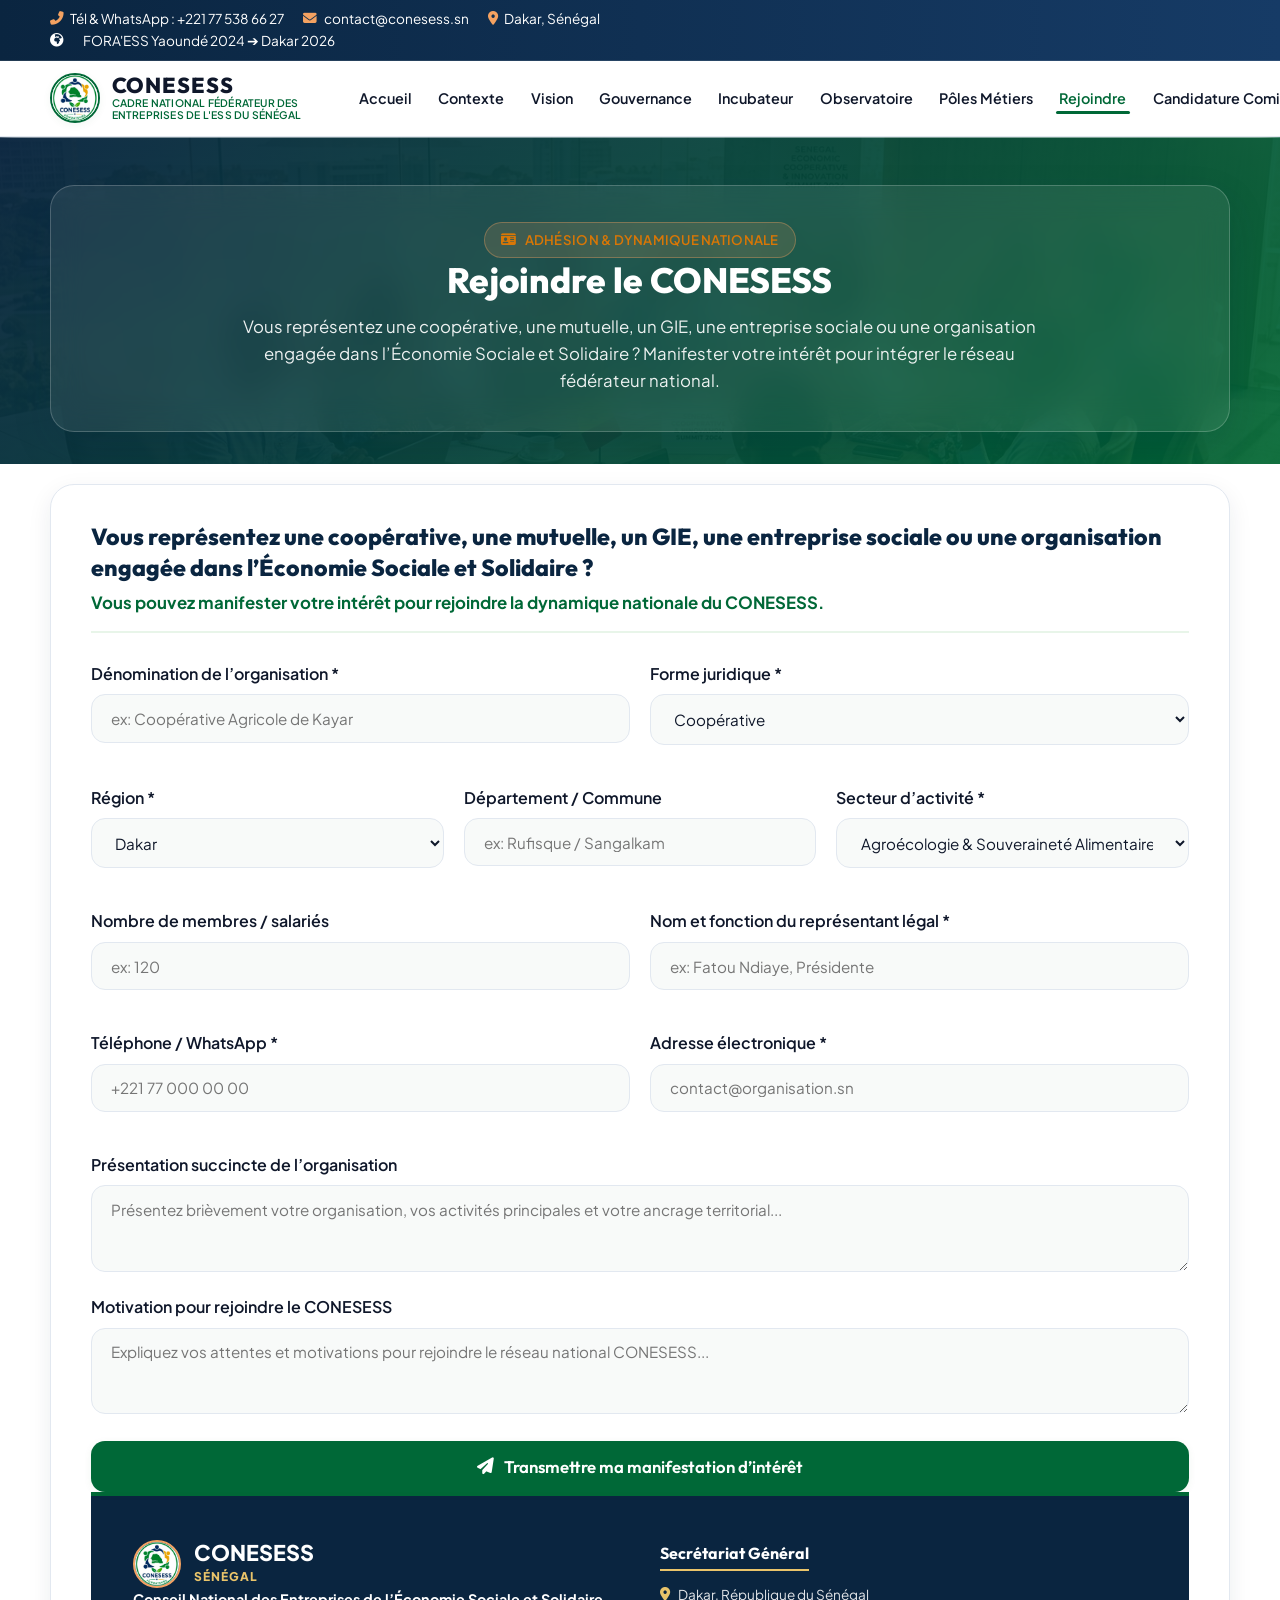
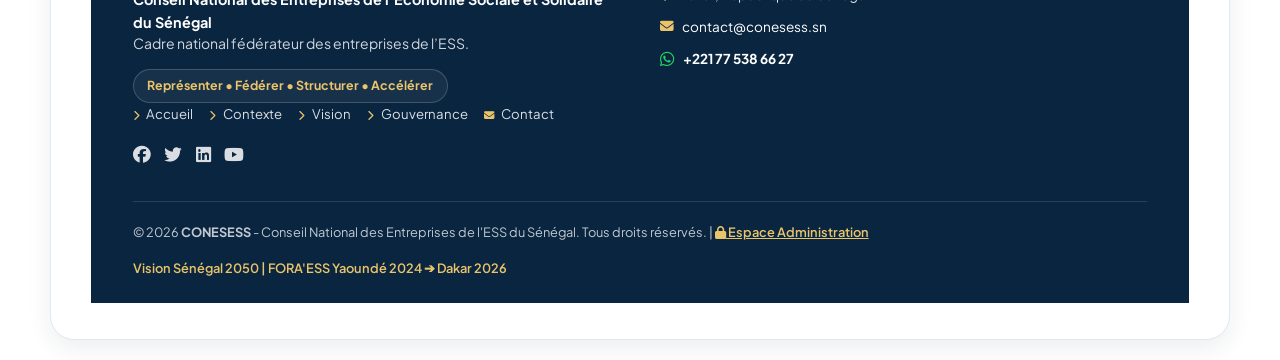
==== commit 0ef6621c: "feat(candidature): create dedicated special page candidature.html and extract candidate form from co" ====
--- a/adhesion.html
+++ b/adhesion.html
@@ -64,6 +64,7 @@
           <li><a href="index.html#observatoire" class="nav-link">Observatoire</a></li>
           <li><a href="index.html#poles" class="nav-link">Pôles Métiers</a></li>
           <li><a href="adhesion.html" class="nav-link active">Rejoindre</a></li>
+          <li><a href="candidature.html" class="nav-link">Candidature Comité</a></li>
           <li><a href="contact.html" class="nav-link">Contact</a></li>
         </ul>
 
@@ -103,6 +104,7 @@
         <a href="index.html#observatoire" class="mobile-nav-item"><i class="fas fa-search"></i> <span>Observatoire ON-ESS</span></a>
         <a href="index.html#poles" class="mobile-nav-item"><i class="fas fa-network-wired"></i> <span>Pôles Métiers</span></a>
         <a href="adhesion.html" class="mobile-nav-item active"><i class="fas fa-id-card"></i> <span>Rejoindre le CONESESS</span></a>
+        <a href="candidature.html" class="mobile-nav-item"><i class="fas fa-users-cog"></i> <span>Candidature Comité de Pilotage</span></a>
         <a href="contact.html" class="mobile-nav-item"><i class="fas fa-envelope"></i> <span>Contact Officiel</span></a>
       </nav>
     </div>
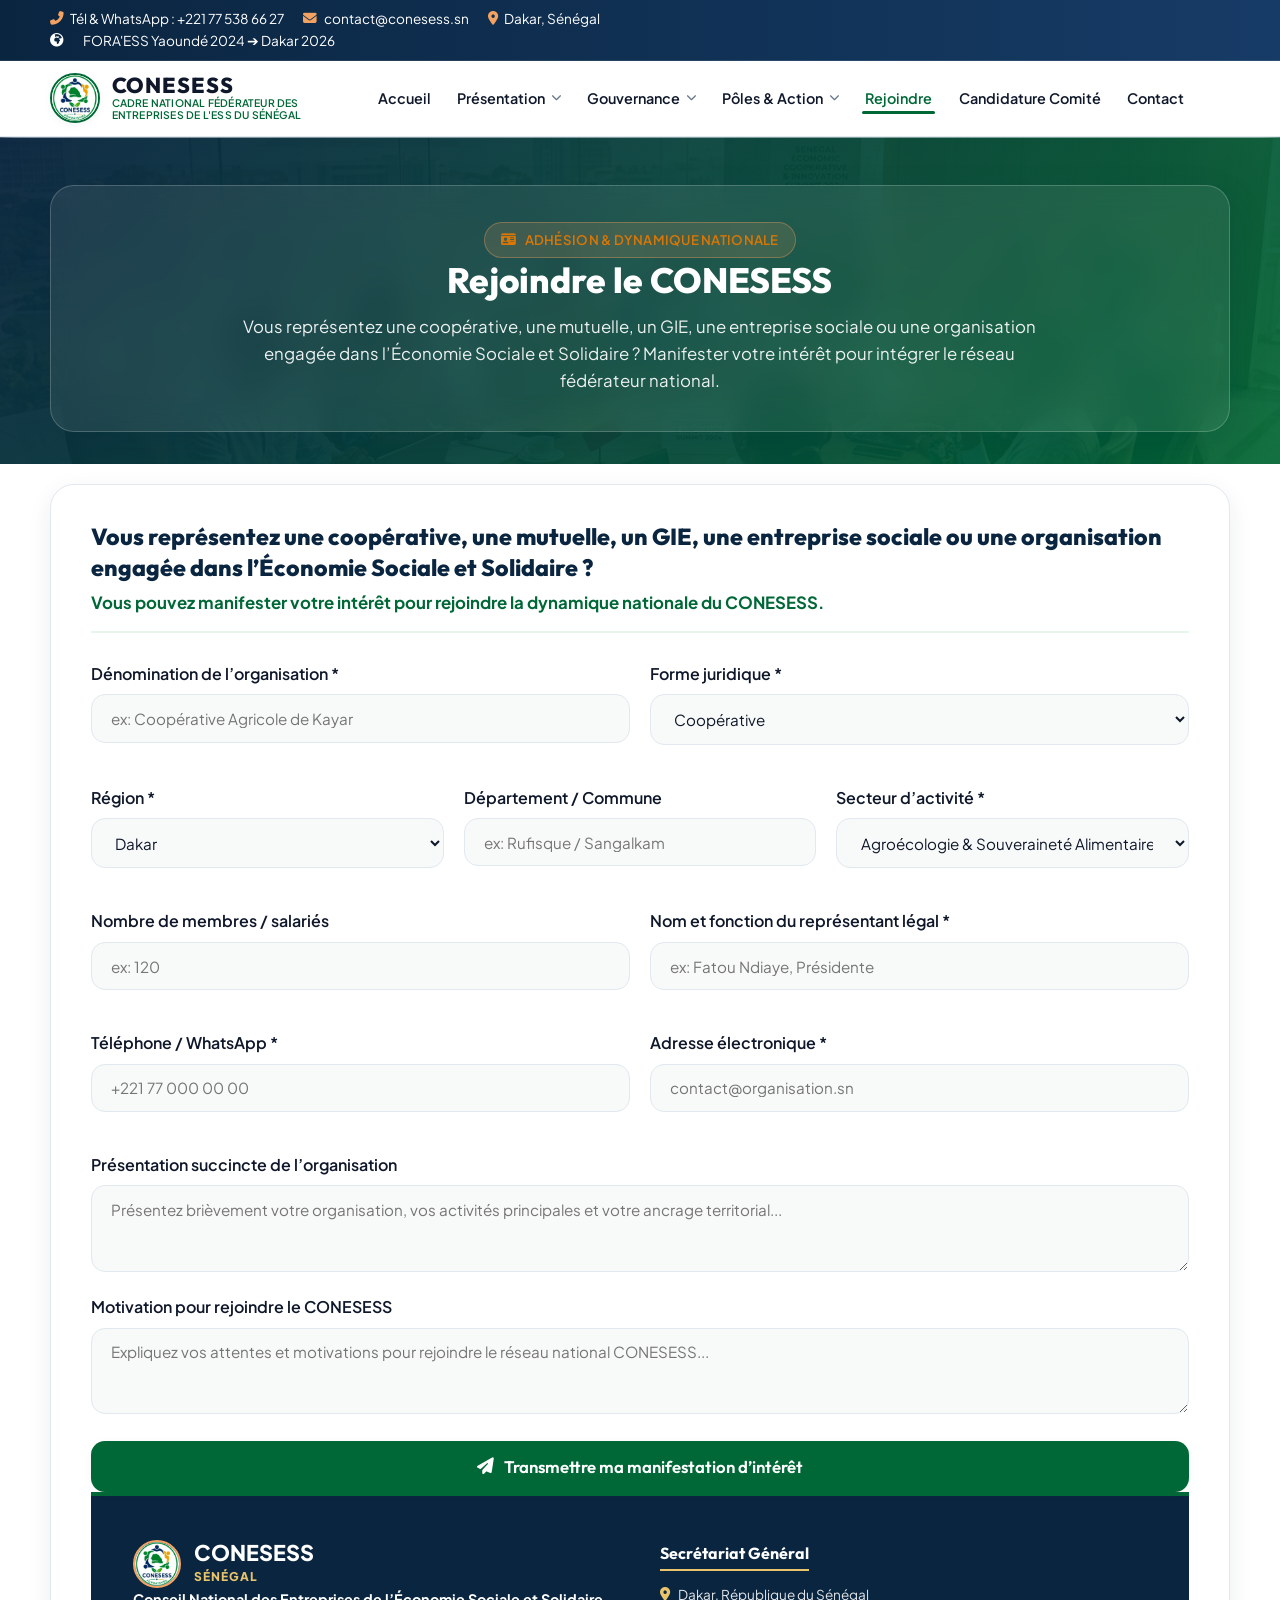
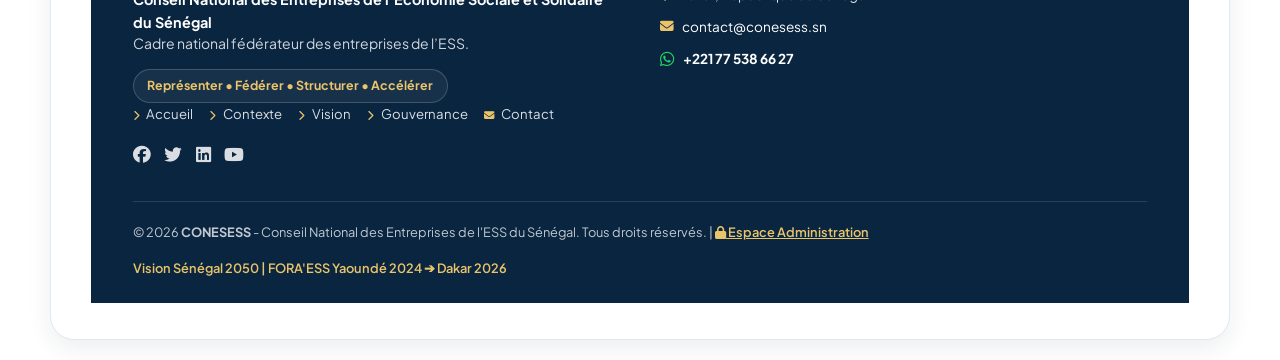
==== commit 2b6467c6: "feat(navigation): add structured multi-level dropdown navbar and categorized mobile drawer across al" ====
--- a/adhesion.html
+++ b/adhesion.html
@@ -57,12 +57,43 @@
 
         <ul class="nav-menu">
           <li><a href="index.html#accueil" class="nav-link">Accueil</a></li>
-          <li><a href="index.html#contexte" class="nav-link">Contexte</a></li>
-          <li><a href="index.html#vision" class="nav-link">Vision</a></li>
-          <li><a href="index.html#gouvernance" class="nav-link">Gouvernance</a></li>
-          <li><a href="index.html#incubateur" class="nav-link">Incubateur</a></li>
-          <li><a href="index.html#observatoire" class="nav-link">Observatoire</a></li>
-          <li><a href="index.html#poles" class="nav-link">Pôles Métiers</a></li>
+
+          <!-- Dropdown 1: Présentation -->
+          <li class="nav-item-dropdown">
+            <a href="index.html#contexte" class="nav-link dropdown-toggle">
+              Présentation <i class="fas fa-chevron-down"></i>
+            </a>
+            <ul class="dropdown-menu">
+              <li><a href="index.html#contexte" class="dropdown-item"><i class="fas fa-file-alt"></i> Contexte & Diagnostic</a></li>
+              <li><a href="index.html#vision" class="dropdown-item"><i class="fas fa-compass"></i> Vision Stratégique 2050</a></li>
+            </ul>
+          </li>
+
+          <!-- Dropdown 2: Gouvernance & Piliers -->
+          <li class="nav-item-dropdown">
+            <a href="index.html#gouvernance" class="nav-link dropdown-toggle">
+              Gouvernance <i class="fas fa-chevron-down"></i>
+            </a>
+            <ul class="dropdown-menu">
+              <li><a href="index.html#gouvernance" class="dropdown-item"><i class="fas fa-sitemap"></i> Gouvernance Souveraine</a></li>
+              <li><a href="index.html#incubateur" class="dropdown-item"><i class="fas fa-rocket"></i> Incubateur IAN-ESS</a></li>
+              <li><a href="index.html#observatoire" class="dropdown-item"><i class="fas fa-search"></i> Observatoire ON-ESS</a></li>
+            </ul>
+          </li>
+
+          <!-- Dropdown 3: Pôles & Action -->
+          <li class="nav-item-dropdown">
+            <a href="index.html#poles" class="nav-link dropdown-toggle">
+              Pôles & Action <i class="fas fa-chevron-down"></i>
+            </a>
+            <ul class="dropdown-menu">
+              <li><a href="index.html#poles" class="dropdown-item"><i class="fas fa-th-large"></i> 4 Pôles Métiers</a></li>
+              <li><a href="index.html#chaines-de-valeur" class="dropdown-item"><i class="fas fa-link"></i> Chaînes de Valeur</a></li>
+              <li><a href="index.html#ecosysteme" class="dropdown-item"><i class="fas fa-handshake"></i> Écosystème & Partenariats</a></li>
+              <li><a href="index.html#plaidoyer" class="dropdown-item"><i class="fas fa-balance-scale"></i> Plaidoyer avec l'État</a></li>
+            </ul>
+          </li>
+
           <li><a href="adhesion.html" class="nav-link active">Rejoindre</a></li>
           <li><a href="candidature.html" class="nav-link">Candidature Comité</a></li>
           <li><a href="contact.html" class="nav-link">Contact</a></li>
@@ -96,16 +127,27 @@
 
     <div class="mobile-drawer-body">
       <nav class="mobile-drawer-links">
+        <div class="mobile-drawer-section-title"><i class="fas fa-compass"></i> PRÉSENTATION & STRATÉGIE</div>
         <a href="index.html#accueil" class="mobile-nav-item"><i class="fas fa-home"></i> <span>Accueil</span></a>
-        <a href="index.html#contexte" class="mobile-nav-item"><i class="fas fa-file-alt"></i> <span>Contexte & Constats</span></a>
-        <a href="index.html#vision" class="mobile-nav-item"><i class="fas fa-compass"></i> <span>Vision Stratégique</span></a>
-        <a href="index.html#gouvernance" class="mobile-nav-item"><i class="fas fa-sitemap"></i> <span>Gouvernance</span></a>
+        <a href="index.html#contexte" class="mobile-nav-item"><i class="fas fa-file-alt"></i> <span>Contexte & Diagnostic</span></a>
+        <a href="index.html#vision" class="mobile-nav-item"><i class="fas fa-compass"></i> <span>Vision Stratégique 2050</span></a>
+
+        <div class="mobile-drawer-section-title"><i class="fas fa-sitemap"></i> GOUVERNANCE & PILIERS</div>
+        <a href="index.html#gouvernance" class="mobile-nav-item"><i class="fas fa-sitemap"></i> <span>Gouvernance Souveraine</span></a>
         <a href="index.html#incubateur" class="mobile-nav-item"><i class="fas fa-rocket"></i> <span>Incubateur IAN-ESS</span></a>
         <a href="index.html#observatoire" class="mobile-nav-item"><i class="fas fa-search"></i> <span>Observatoire ON-ESS</span></a>
-        <a href="index.html#poles" class="mobile-nav-item"><i class="fas fa-network-wired"></i> <span>Pôles Métiers</span></a>
+
+        <div class="mobile-drawer-section-title"><i class="fas fa-network-wired"></i> PÔLES & PARTENARIATS</div>
+        <a href="index.html#poles" class="mobile-nav-item"><i class="fas fa-th-large"></i> <span>4 Pôles Métiers</span></a>
+        <a href="index.html#chaines-de-valeur" class="mobile-nav-item"><i class="fas fa-link"></i> <span>Chaînes de Valeur</span></a>
+        <a href="index.html#ecosysteme" class="mobile-nav-item"><i class="fas fa-handshake"></i> <span>Écosystème & Partenariats</span></a>
+        <a href="index.html#plaidoyer" class="mobile-nav-item"><i class="fas fa-balance-scale"></i> <span>Plaidoyer avec l'État</span></a>
+
+        <div class="mobile-drawer-section-title"><i class="fas fa-paper-plane"></i> FORMULAIRES & ACCÈS</div>
         <a href="adhesion.html" class="mobile-nav-item active"><i class="fas fa-id-card"></i> <span>Rejoindre le CONESESS</span></a>
         <a href="candidature.html" class="mobile-nav-item"><i class="fas fa-users-cog"></i> <span>Candidature Comité de Pilotage</span></a>
         <a href="contact.html" class="mobile-nav-item"><i class="fas fa-envelope"></i> <span>Contact Officiel</span></a>
+        <a href="admin.html" class="mobile-nav-item" style="color: #E9C46A;"><i class="fas fa-lock"></i> <span>Espace Administration</span></a>
       </nav>
     </div>
   </aside>
--- a/css/styles.css
+++ b/css/styles.css
@@ -358,6 +358,90 @@
   color: var(--primary-green);
 }
 
+/* DROPDOWN NAVIGATION STYLES */
+.nav-item-dropdown {
+  position: relative;
+}
+
+.dropdown-toggle {
+  display: inline-flex;
+  align-items: center;
+  gap: 0.35rem;
+  cursor: pointer;
+}
+
+.dropdown-toggle i.fa-chevron-down {
+  font-size: 0.65rem;
+  transition: transform 0.25 ease;
+  color: var(--text-muted);
+}
+
+.nav-item-dropdown:hover .dropdown-toggle i.fa-chevron-down {
+  transform: rotate(180deg);
+  color: var(--primary-green);
+}
+
+.dropdown-menu {
+  position: absolute;
+  top: 100%;
+  left: 50%;
+  transform: translateX(-50%) translateY(10px);
+  min-width: 230px;
+  background: #FFFFFF;
+  border-radius: 12px;
+  box-shadow: 0 12px 32px rgba(10, 37, 64, 0.15);
+  border: 1px solid var(--border-light);
+  padding: 0.5rem 0;
+  opacity: 0;
+  visibility: hidden;
+  transition: all 0.25s cubic-bezier(0.16, 1, 0.3, 1);
+  z-index: 1100;
+  list-style: none;
+  margin: 0;
+}
+
+.nav-item-dropdown:hover .dropdown-menu {
+  opacity: 1;
+  visibility: visible;
+  transform: translateX(-50%) translateY(0);
+}
+
+.dropdown-item {
+  display: flex;
+  align-items: center;
+  gap: 0.65rem;
+  padding: 0.6rem 1.15rem;
+  font-size: 0.85rem;
+  font-weight: 600;
+  color: var(--text-dark);
+  transition: background 0.15s ease, color 0.15s ease;
+  text-decoration: none;
+}
+
+.dropdown-item i {
+  color: var(--primary-green);
+  font-size: 0.8rem;
+  width: 16px;
+  text-align: center;
+}
+
+.dropdown-item:hover {
+  background: rgba(0, 135, 72, 0.06);
+  color: var(--primary-green);
+}
+
+.mobile-drawer-section-title {
+  font-size: 0.7rem;
+  font-weight: 800;
+  color: var(--accent-gold);
+  text-transform: uppercase;
+  letter-spacing: 0.06em;
+  padding: 0.85rem 1rem 0.35rem 1rem;
+  border-bottom: 1px dashed rgba(255, 255, 255, 0.15);
+  margin-top: 0.5rem;
+}
+
+
 .nav-link:hover::after, .nav-link.active::after {
   width: 100%;
 }
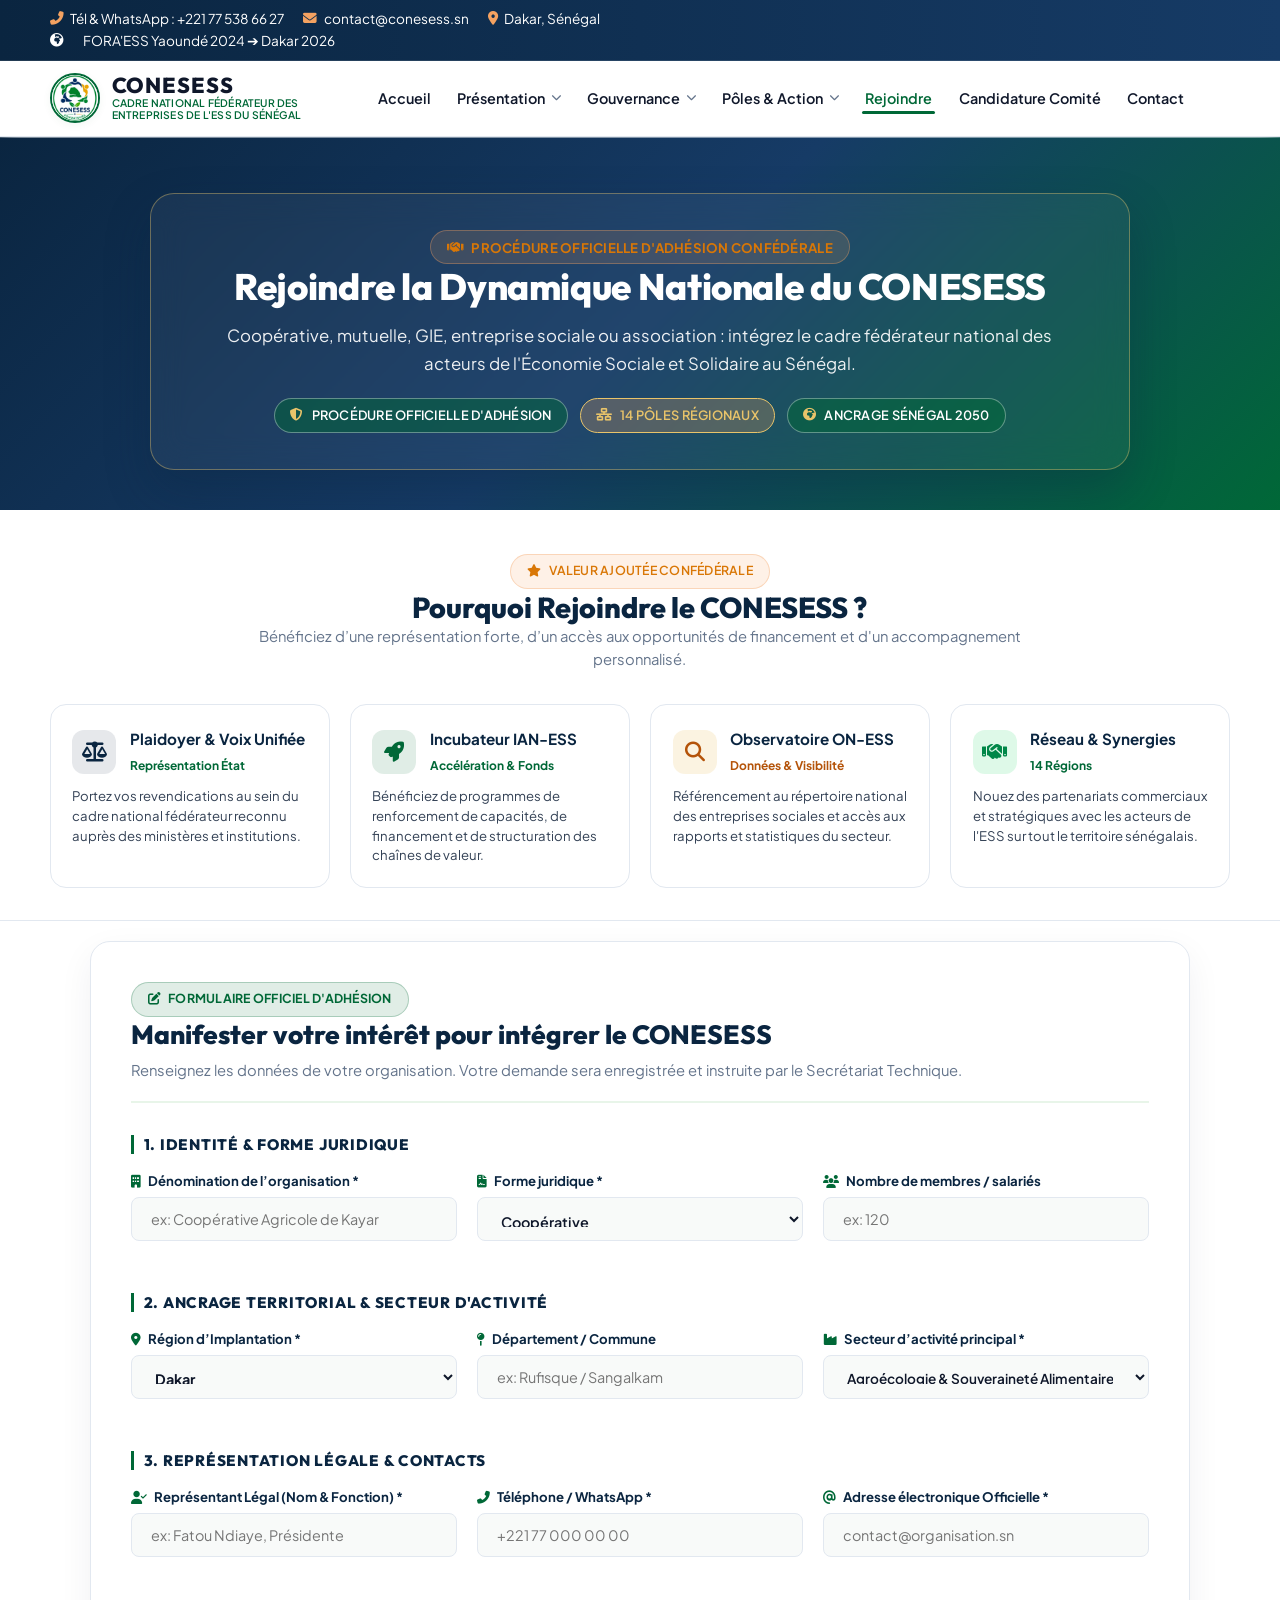
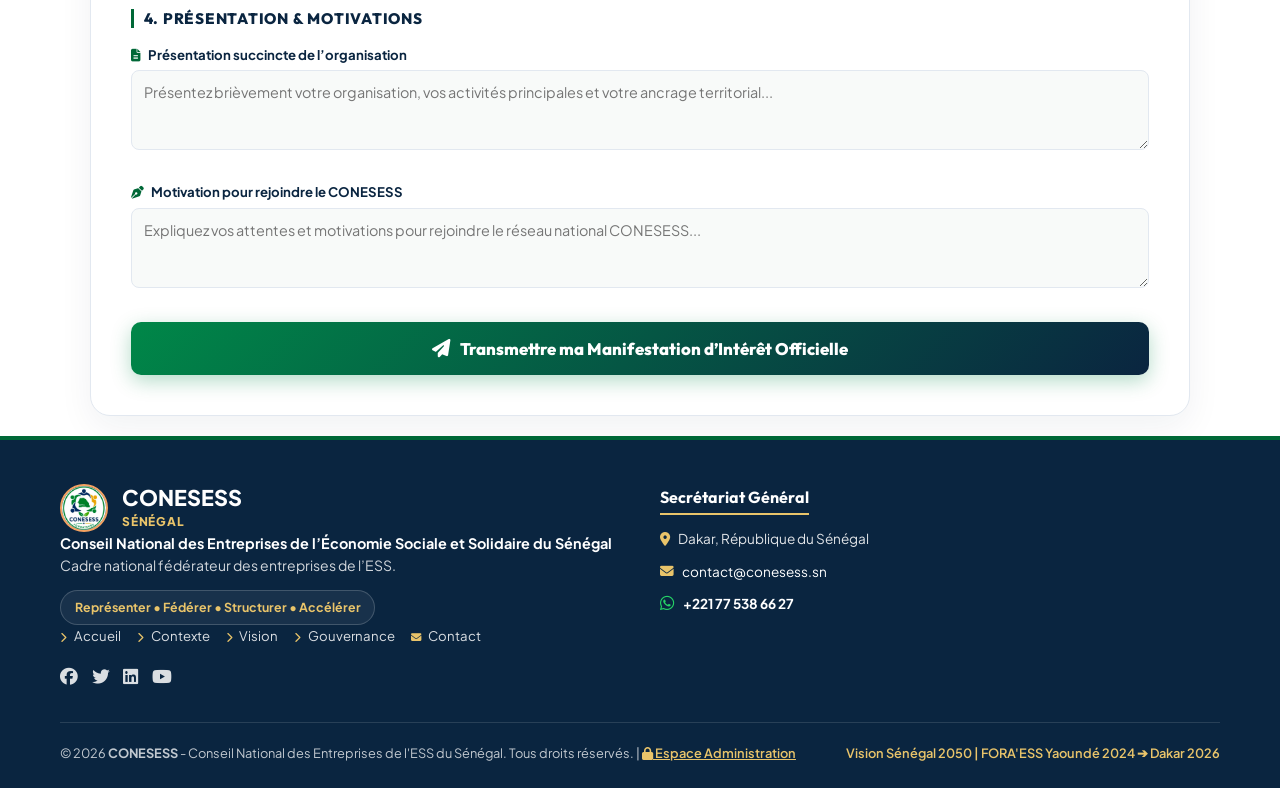
==== commit b2ccd20e: "style(adhesion): upgrade membership page with executive hero, 4 advantage cards, and 4-block structu" ====
--- a/adhesion.html
+++ b/adhesion.html
@@ -153,144 +153,259 @@
   </aside>
 
   <!-- PAGE HERO HEADER -->
-  <section class="hero-themed-section" style="padding: 3rem 0 2rem 0;">
+  <section class="hero-themed-section" style="padding: 3.5rem 0 2.5rem 0; background: linear-gradient(135deg, #0A2540 0%, #163B66 50%, #006837 100%);">
     <div class="container">
-      <div class="hero-themed-card" style="text-align: center;">
-        <span class="badge badge-gold mb-2"><i class="fas fa-id-card"></i> Adhésion & Dynamique Nationale</span>
-        <h1 style="font-size: 2.2rem; color: #FFFFFF; font-weight: 800; margin-bottom: 0.75rem;">Rejoindre le CONESESS</h1>
-        <p style="color: rgba(255, 255, 255, 0.92); font-size: 1.05rem; max-width: 800px; margin: 0 auto; line-height: 1.6;">
-          Vous représentez une coopérative, une mutuelle, un GIE, une entreprise sociale ou une organisation engagée dans l’Économie Sociale et Solidaire ? Manifester votre intérêt pour intégrer le réseau fédérateur national.
+      <div class="hero-themed-card" style="text-align: center; max-width: 980px; margin: 0 auto; padding: 2.25rem 2rem; background: rgba(255, 255, 255, 0.05); backdrop-filter: blur(16px); border: 1.5px solid rgba(233, 196, 106, 0.4); border-radius: 24px; box-shadow: 0 20px 45px rgba(10, 37, 64, 0.3);">
+        <span class="badge badge-gold mb-2" style="font-size: 0.825rem; font-weight: 700; padding: 0.35rem 1rem;"><i class="fas fa-handshake"></i> Procédure Officielle d'Adhésion Confédérale</span>
+        <h1 style="font-size: 2.3rem; color: #FFFFFF; font-weight: 800; margin-bottom: 0.75rem; letter-spacing: -0.01em;">Rejoindre la Dynamique Nationale du CONESESS</h1>
+        <p style="color: rgba(255, 255, 255, 0.92); font-size: 1.05rem; max-width: 840px; margin: 0 auto 1.25rem auto; line-height: 1.65;">
+          Coopérative, mutuelle, GIE, entreprise sociale ou association : intégrez le cadre fédérateur national des acteurs de l'Économie Sociale et Solidaire au Sénégal.
         </p>
+        <div style="display: flex; flex-wrap: wrap; justify-content: center; gap: 0.75rem;">
+          <span class="badge badge-green" style="background: rgba(0, 104, 55, 0.5); color: #FFFFFF; border: 1px solid rgba(255, 255, 255, 0.35); font-size: 0.8rem; padding: 0.4rem 0.95rem; border-radius: 30px;"><i class="fas fa-shield-alt" style="color: #E9C46A;"></i> Procédure Officielle d'Adhésion</span>
+          <span class="badge badge-gold" style="background: rgba(244, 162, 97, 0.25); color: #E9C46A; border: 1px solid #E9C46A; font-size: 0.8rem; padding: 0.4rem 0.95rem; border-radius: 30px;"><i class="fas fa-network-wired"></i> 14 Pôles Régionaux</span>
+          <span class="badge badge-green" style="background: rgba(0, 104, 55, 0.5); color: #FFFFFF; border: 1px solid rgba(255, 255, 255, 0.35); font-size: 0.8rem; padding: 0.4rem 0.95rem; border-radius: 30px;"><i class="fas fa-globe-africa" style="color: #E9C46A;"></i> Ancrage Sénégal 2050</span>
+        </div>
       </div>
     </div>
   </section>
 
-  <!-- SECTION FORMULAIRE D'ADHÉSION -->
-  <section id="adhesion" class="section" style="background: var(--bg-surface); padding: 2.5rem 0;">
+  <!-- 4 MEMBERSHIP ADVANTAGES STRIP -->
+  <section style="background: #FFFFFF; padding: 2.75rem 0 2rem 0; border-bottom: 1px solid var(--border-light);">
     <div class="container">
-      <div style="background: #FFFFFF; padding: 2.25rem 2.5rem; border-radius: var(--radius-lg); box-shadow: var(--shadow-md); border: 1px solid var(--border-light); width: 100%;" id="adhesion-card-container">
+      <div style="text-align: center; max-width: 800px; margin: 0 auto 2rem auto;">
+        <span class="badge badge-gold mb-2" style="font-size: 0.775rem;"><i class="fas fa-star"></i> Valeur Ajoutée Confédérale</span>
+        <h2 style="font-size: 1.8rem; color: var(--primary-navy); font-weight: 800;">Pourquoi Rejoindre le CONESESS ?</h2>
+        <p style="color: var(--text-muted); font-size: 0.925rem;">
+          Bénéficiez d’une représentation forte, d’un accès aux opportunités de financement et d'un accompagnement personnalisé.
+        </p>
+      </div>
+
+      <div style="display: grid; grid-template-columns: repeat(auto-fit, minmax(250px, 1fr)); gap: 1.25rem; max-width: 1280px; margin: 0 auto;">
+        
+        <div style="background: var(--bg-surface); padding: 1.35rem; border-radius: 16px; border: 1px solid var(--border-light);">
+          <div style="display: flex; align-items: center; gap: 0.85rem; margin-bottom: 0.6rem;">
+            <div style="width: 44px; height: 44px; border-radius: 12px; background: rgba(10, 37, 64, 0.1); color: var(--primary-navy); display: flex; align-items: center; justify-content: center; font-size: 1.25rem; flex-shrink: 0;">
+              <i class="fas fa-balance-scale"></i>
+            </div>
+            <div>
+              <strong style="font-size: 0.95rem; color: var(--primary-navy); display: block;">Plaidoyer & Voix Unifiée</strong>
+              <small style="color: var(--primary-green); font-size: 0.75rem; font-weight: 700;">Représentation État</small>
+            </div>
+          </div>
+          <p style="font-size: 0.825rem; color: var(--text-body); margin: 0; line-height: 1.5;">
+            Portez vos revendications au sein du cadre national fédérateur reconnu auprès des ministères et institutions.
+          </p>
+        </div>
+
+        <div style="background: var(--bg-surface); padding: 1.35rem; border-radius: 16px; border: 1px solid var(--border-light);">
+          <div style="display: flex; align-items: center; gap: 0.85rem; margin-bottom: 0.6rem;">
+            <div style="width: 44px; height: 44px; border-radius: 12px; background: rgba(0, 104, 55, 0.12); color: var(--primary-green); display: flex; align-items: center; justify-content: center; font-size: 1.25rem; flex-shrink: 0;">
+              <i class="fas fa-rocket"></i>
+            </div>
+            <div>
+              <strong style="font-size: 0.95rem; color: var(--primary-navy); display: block;">Incubateur IAN-ESS</strong>
+              <small style="color: var(--primary-green); font-size: 0.75rem; font-weight: 700;">Accélération & Fonds</small>
+            </div>
+          </div>
+          <p style="font-size: 0.825rem; color: var(--text-body); margin: 0; line-height: 1.5;">
+            Bénéficiez de programmes de renforcement de capacités, de financement et de structuration des chaînes de valeur.
+          </p>
+        </div>
+
+        <div style="background: var(--bg-surface); padding: 1.35rem; border-radius: 16px; border: 1px solid var(--border-light);">
+          <div style="display: flex; align-items: center; gap: 0.85rem; margin-bottom: 0.6rem;">
+            <div style="width: 44px; height: 44px; border-radius: 12px; background: rgba(233, 196, 106, 0.2); color: #B45309; display: flex; align-items: center; justify-content: center; font-size: 1.25rem; flex-shrink: 0;">
+              <i class="fas fa-search"></i>
+            </div>
+            <div>
+              <strong style="font-size: 0.95rem; color: var(--primary-navy); display: block;">Observatoire ON-ESS</strong>
+              <small style="color: #B45309; font-size: 0.75rem; font-weight: 700;">Données & Visibilité</small>
+            </div>
+          </div>
+          <p style="font-size: 0.825rem; color: var(--text-body); margin: 0; line-height: 1.5;">
+            Référencement au répertoire national des entreprises sociales et accès aux rapports et statistiques du secteur.
+          </p>
+        </div>
+
+        <div style="background: var(--bg-surface); padding: 1.35rem; border-radius: 16px; border: 1px solid var(--border-light);">
+          <div style="display: flex; align-items: center; gap: 0.85rem; margin-bottom: 0.6rem;">
+            <div style="width: 44px; height: 44px; border-radius: 12px; background: rgba(37, 211, 102, 0.15); color: #008748; display: flex; align-items: center; justify-content: center; font-size: 1.25rem; flex-shrink: 0;">
+              <i class="fas fa-handshake"></i>
+            </div>
+            <div>
+              <strong style="font-size: 0.95rem; color: var(--primary-navy); display: block;">Réseau & Synergies</strong>
+              <small style="color: var(--primary-green); font-size: 0.75rem; font-weight: 700;">14 Régions</small>
+            </div>
+          </div>
+          <p style="font-size: 0.825rem; color: var(--text-body); margin: 0; line-height: 1.5;">
+            Nouez des partenariats commerciaux et stratégiques avec les acteurs de l'ESS sur tout le territoire sénégalais.
+          </p>
+        </div>
+
+      </div>
+    </div>
+  </section>
+
+  <!-- SECTION FORMULAIRE D'ADHÉSION STRUCTURÉ -->
+  <section id="adhesion" class="section" style="background: var(--bg-surface); padding: 3rem 0 3.5rem 0;">
+    <div class="container">
+      <div style="background: #FFFFFF; padding: 2.5rem; border-radius: 20px; box-shadow: 0 12px 35px rgba(10, 37, 64, 0.06); border: 1px solid var(--border-light); max-width: 1100px; margin: 0 auto;" id="adhesion-card-container">
         
         <!-- Header du Formulaire -->
-        <div style="margin-bottom: 1.75rem; border-bottom: 2px solid var(--accent-soft-green); padding-bottom: 1rem;">
-          <h2 style="font-size: 1.45rem; color: var(--primary-navy); margin-bottom: 0.5rem; font-weight: 800; line-height: 1.35;">
-            Vous représentez une coopérative, une mutuelle, un GIE, une entreprise sociale ou une organisation engagée dans l’Économie Sociale et Solidaire ?
+        <div style="margin-bottom: 2rem; border-bottom: 2px solid var(--accent-soft-green); padding-bottom: 1.25rem;">
+          <span class="badge badge-green mb-2" style="font-size: 0.775rem; font-weight: 700;"><i class="fas fa-edit"></i> Formulaire Officiel d'Adhésion</span>
+          <h2 style="font-size: 1.65rem; color: var(--primary-navy); margin-bottom: 0.4rem; font-weight: 800; line-height: 1.35;">
+            Manifester votre intérêt pour intégrer le CONESESS
           </h2>
-          <p style="color: var(--primary-green); font-size: 1.05rem; margin: 0; font-weight: 700; line-height: 1.4;">
-            Vous pouvez manifester votre intérêt pour rejoindre la dynamique nationale du CONESESS.
+          <p style="color: var(--text-muted); font-size: 0.925rem; margin: 0; line-height: 1.55;">
+            Renseignez les données de votre organisation. Votre demande sera enregistrée et instruite par le Secrétariat Technique.
           </p>
         </div>
 
         <!-- Message après envoi -->
-        <div id="adhesion-success-msg" style="display: none; text-align: center; padding: 2rem 1rem;">
-          <div style="width: 70px; height: 70px; border-radius: 50%; background: var(--accent-soft-green); color: var(--primary-green); display: flex; align-items: center; justify-content: center; font-size: 2.2rem; margin: 0 auto 1.25rem auto;">
+        <div id="adhesion-success-msg" style="display: none; text-align: center; padding: 2.5rem 1.5rem; background: rgba(0, 104, 55, 0.04); border-radius: 16px; border: 1.5px solid rgba(0, 104, 55, 0.2);">
+          <div style="width: 75px; height: 75px; border-radius: 50%; background: #E8F5E9; color: #006837; display: flex; align-items: center; justify-content: center; font-size: 2.5rem; margin: 0 auto 1.25rem auto;">
             <i class="fas fa-check-circle"></i>
           </div>
-          <h3 style="color: var(--primary-green); font-size: 1.6rem; margin-bottom: 0.5rem;">Votre demande a bien été transmise.</h3>
-          <p style="font-size: 0.85rem; color: var(--accent-gold); font-weight: 700; margin-bottom: 1rem;">
+          <h3 style="color: var(--primary-green); font-size: 1.7rem; margin-bottom: 0.5rem; font-weight: 800;">Votre demande a bien été transmise.</h3>
+          <p style="font-size: 0.9rem; color: #B45309; font-weight: 800; margin-bottom: 1.25rem;">
             Référence de suivi : <span id="adhesion-ref-num">CONESESS-2026-8942</span>
           </p>
-          <p style="color: var(--text-body); max-width: 650px; margin: 0 auto 1rem auto; font-size: 0.925rem; line-height: 1.55;">
+          <p style="color: var(--primary-navy); max-width: 650px; margin: 0 auto 1rem auto; font-size: 0.975rem; line-height: 1.6; font-weight: 600;">
             Le Secrétariat technique du Comité d’initiative examinera les informations communiquées et prendra contact avec votre organisation.
           </p>
-          <p style="color: var(--text-muted); max-width: 650px; margin: 0 auto 1.5rem auto; font-size: 0.875rem; line-height: 1.5;">
+          <p style="color: var(--text-muted); max-width: 650px; margin: 0 auto 1.75rem auto; font-size: 0.875rem; line-height: 1.55;">
             L’admission définitive comme membre du CONESESS s’effectuera conformément aux statuts et aux procédures d’adhésion adoptés par les instances.
           </p>
-          <button class="btn btn-outline" onclick="resetAdhesionForm()"><i class="fas fa-plus-circle"></i> Transmettre une autre manifestation d'intérêt</button>
+          <button class="btn btn-outline" onclick="resetAdhesionForm()" style="border: 2px solid var(--primary-green); color: var(--primary-green); font-weight: 800; padding: 0.75rem 1.75rem; border-radius: 30px;"><i class="fas fa-plus-circle"></i> Transmettre une autre manifestation d'intérêt</button>
         </div>
 
         <!-- Formulaire principal -->
         <form id="form-main-adhesion">
-          <div style="display: grid; grid-template-columns: repeat(auto-fit, minmax(260px, 1fr)); gap: 1.25rem; margin-bottom: 1rem;">
-            
-            <div class="wizard-form-group">
-              <label>Dénomination de l’organisation *</label>
-              <input type="text" class="wizard-form-control" required placeholder="ex: Coopérative Agricole de Kayar" id="adh-name">
-            </div>
-
-            <div class="wizard-form-group">
-              <label>Forme juridique *</label>
-              <select class="wizard-form-control" required id="adh-type">
-                <option>Coopérative</option>
-                <option>Mutuelle</option>
-                <option>Groupement d'Intérêt Économique (GIE)</option>
-                <option>Entreprise sociale</option>
-                <option value="autre">Autre (à préciser)</option>
-              </select>
-            </div>
-            
-            <div class="wizard-form-group" id="adh-type-other-group" style="display: none; grid-column: 1 / -1;">
-              <label style="color: var(--primary-green); font-weight: 600;">Précisez la forme juridique *</label>
-              <input type="text" class="wizard-form-control" id="adh-type-other-input" placeholder="ex: Fondation, Association, Waqf...">
-            </div>
-          </div>
-
-          <div style="display: grid; grid-template-columns: repeat(auto-fit, minmax(240px, 1fr)); gap: 1.25rem; margin-bottom: 1rem;">
-            <div class="wizard-form-group">
-              <label>Région *</label>
-              <select class="wizard-form-control" required id="adh-region">
-                <option>Dakar</option><option>Thiès</option><option>Saint-Louis</option>
-                <option>Fatick</option><option>Kaolack</option><option>Ziguinchor</option>
-                <option>Kolda</option><option>Tambacounda</option><option>Matam</option>
-                <option>Kaffrine</option><option>Kedougou</option><option>Sédhiou</option>
-                <option>Louga</option><option>Diourbel</option>
-              </select>
-            </div>
-
-            <div class="wizard-form-group">
-              <label>Département / Commune</label>
-              <input type="text" class="wizard-form-control" id="adh-dept" placeholder="ex: Rufisque / Sangalkam">
-            </div>
-
-            <div class="wizard-form-group">
-              <label>Secteur d’activité *</label>
-              <select class="wizard-form-control" required id="adh-sector">
-                <option>Agroécologie & Souveraineté Alimentaire</option>
-                <option>Finance inclusive, Mutuelles & SFD</option>
-                <option>Artisanat, Énergie & Économie Circulaire</option>
-                <option>Services, Numérique & Éducation</option>
-                <option>Autre secteur d'activité</option>
-              </select>
-            </div>
-          </div>
-
-          <div style="display: grid; grid-template-columns: repeat(auto-fit, minmax(240px, 1fr)); gap: 1.25rem; margin-bottom: 1rem;">
-            <div class="wizard-form-group">
-              <label>Nombre de membres / salariés</label>
-              <input type="number" class="wizard-form-control" id="adh-members" placeholder="ex: 120">
-            </div>
-
-            <div class="wizard-form-group">
-              <label>Nom et fonction du représentant légal *</label>
-              <input type="text" class="wizard-form-control" required placeholder="ex: Fatou Ndiaye, Présidente" id="adh-rep">
-            </div>
-          </div>
-
-          <div style="display: grid; grid-template-columns: repeat(auto-fit, minmax(240px, 1fr)); gap: 1.25rem; margin-bottom: 1rem;">
-            <div class="wizard-form-group">
-              <label>Téléphone / WhatsApp *</label>
-              <input type="tel" class="wizard-form-control" required placeholder="+221 77 000 00 00" id="adh-phone">
-            </div>
-
-            <div class="wizard-form-group">
-              <label>Adresse électronique *</label>
-              <input type="email" class="wizard-form-control" required placeholder="contact@organisation.sn" id="adh-email">
-            </div>
-          </div>
-
-          <div class="wizard-form-group" style="margin-bottom: 1rem;">
-            <label>Présentation succincte de l’organisation</label>
-            <textarea class="wizard-form-control" rows="3" id="adh-desc" placeholder="Présentez brièvement votre organisation, vos activités principales et votre ancrage territorial..."></textarea>
-          </div>
-
-          <div class="wizard-form-group" style="margin-bottom: 1.25rem;">
-            <label>Motivation pour rejoindre le CONESESS</label>
-            <textarea class="wizard-form-control" rows="3" id="adh-motivation" placeholder="Expliquez vos attentes et motivations pour rejoindre le réseau national CONESESS..."></textarea>
-          </div>
-
-          <button type="submit" class="btn btn-primary" style="width: 100%; padding: 0.95rem; font-size: 1.05rem; background: var(--primary-green); color: #FFFFFF; border: none;">
-            <i class="fas fa-paper-plane"></i> Transmettre ma manifestation d’intérêt
+          
+          <!-- BLOC 1: IDENTITÉ DE L'ORGANISATION -->
+          <div style="margin-bottom: 1.75rem;">
+            <h4 style="font-size: 0.95rem; color: var(--primary-navy); font-weight: 800; text-transform: uppercase; letter-spacing: 0.05em; margin-bottom: 1rem; border-left: 3px solid var(--primary-green); padding-left: 0.6rem;">
+              1. Identité & Forme Juridique
+            </h4>
+
+            <div style="display: grid; grid-template-columns: repeat(auto-fit, minmax(260px, 1fr)); gap: 1.25rem; margin-bottom: 1rem;">
+              
+              <div class="wizard-form-group">
+                <label style="font-size: 0.825rem; font-weight: 700; color: var(--primary-navy); margin-bottom: 0.35rem; display: block;"><i class="fas fa-building" style="color: var(--primary-green); font-size: 0.8rem; margin-right: 0.3rem;"></i> Dénomination de l’organisation *</label>
+                <input type="text" class="wizard-form-control" required placeholder="ex: Coopérative Agricole de Kayar" id="adh-name" style="height: 44px; font-size: 0.9rem; border-radius: 8px; border: 1.5px solid var(--border-light);">
+              </div>
+
+              <div class="wizard-form-group">
+                <label style="font-size: 0.825rem; font-weight: 700; color: var(--primary-navy); margin-bottom: 0.35rem; display: block;"><i class="fas fa-file-contract" style="color: var(--primary-green); font-size: 0.8rem; margin-right: 0.3rem;"></i> Forme juridique *</label>
+                <select class="wizard-form-control" required id="adh-type" style="height: 44px; font-size: 0.9rem; border-radius: 8px; border: 1.5px solid var(--border-light); font-weight: 600;">
+                  <option>Coopérative</option>
+                  <option>Mutuelle</option>
+                  <option>Groupement d'Intérêt Économique (GIE)</option>
+                  <option>Entreprise sociale</option>
+                  <option value="autre">Autre (à préciser)</option>
+                </select>
+              </div>
+
+              <div class="wizard-form-group">
+                <label style="font-size: 0.825rem; font-weight: 700; color: var(--primary-navy); margin-bottom: 0.35rem; display: block;"><i class="fas fa-users" style="color: var(--primary-green); font-size: 0.8rem; margin-right: 0.3rem;"></i> Nombre de membres / salariés</label>
+                <input type="number" class="wizard-form-control" id="adh-members" placeholder="ex: 120" style="height: 44px; font-size: 0.9rem; border-radius: 8px; border: 1.5px solid var(--border-light);">
+              </div>
+
+            </div>
+
+            <div class="wizard-form-group mb-2" id="adh-type-other-group" style="display: none;">
+              <label style="color: var(--primary-green); font-weight: 700; font-size: 0.825rem;">Précisez la forme juridique *</label>
+              <input type="text" class="wizard-form-control" id="adh-type-other-input" placeholder="ex: Fondation, Association, Waqf..." style="height: 44px; font-size: 0.9rem; border-radius: 8px;">
+            </div>
+          </div>
+
+          <!-- BLOC 2: ANCRAGE TERRITORIAL & SECTEUR -->
+          <div style="margin-bottom: 1.75rem;">
+            <h4 style="font-size: 0.95rem; color: var(--primary-navy); font-weight: 800; text-transform: uppercase; letter-spacing: 0.05em; margin-bottom: 1rem; border-left: 3px solid var(--primary-green); padding-left: 0.6rem;">
+              2. Ancrage Territorial & Secteur d'Activité
+            </h4>
+
+            <div style="display: grid; grid-template-columns: repeat(auto-fit, minmax(240px, 1fr)); gap: 1.25rem;">
+              <div class="wizard-form-group">
+                <label style="font-size: 0.825rem; font-weight: 700; color: var(--primary-navy); margin-bottom: 0.35rem; display: block;"><i class="fas fa-map-marker-alt" style="color: var(--primary-green); font-size: 0.8rem; margin-right: 0.3rem;"></i> Région d’Implantation *</label>
+                <select class="wizard-form-control" required id="adh-region" style="height: 44px; font-size: 0.9rem; border-radius: 8px; border: 1.5px solid var(--border-light); font-weight: 700;">
+                  <option>Dakar</option><option>Thiès</option><option>Saint-Louis</option>
+                  <option>Fatick</option><option>Kaolack</option><option>Ziguinchor</option>
+                  <option>Kolda</option><option>Tambacounda</option><option>Matam</option>
+                  <option>Kaffrine</option><option>Kedougou</option><option>Sédhiou</option>
+                  <option>Louga</option><option>Diourbel</option>
+                </select>
+              </div>
+
+              <div class="wizard-form-group">
+                <label style="font-size: 0.825rem; font-weight: 700; color: var(--primary-navy); margin-bottom: 0.35rem; display: block;"><i class="fas fa-map-pin" style="color: var(--primary-green); font-size: 0.8rem; margin-right: 0.3rem;"></i> Département / Commune</label>
+                <input type="text" class="wizard-form-control" id="adh-dept" placeholder="ex: Rufisque / Sangalkam" style="height: 44px; font-size: 0.9rem; border-radius: 8px; border: 1.5px solid var(--border-light);">
+              </div>
+
+              <div class="wizard-form-group">
+                <label style="font-size: 0.825rem; font-weight: 700; color: var(--primary-navy); margin-bottom: 0.35rem; display: block;"><i class="fas fa-industry" style="color: var(--primary-green); font-size: 0.8rem; margin-right: 0.3rem;"></i> Secteur d’activité principal *</label>
+                <select class="wizard-form-control" required id="adh-sector" style="height: 44px; font-size: 0.85rem; border-radius: 8px; border: 1.5px solid var(--border-light); font-weight: 600;">
+                  <option>Agroécologie & Souveraineté Alimentaire</option>
+                  <option>Finance inclusive, Mutuelles & SFD</option>
+                  <option>Artisanat, Énergie & Économie Circulaire</option>
+                  <option>Services, Numérique & Éducation</option>
+                  <option>Autre secteur d'activité</option>
+                </select>
+              </div>
+            </div>
+          </div>
+
+          <!-- BLOC 3: REPRÉSENTANT & CONTACTS -->
+          <div style="margin-bottom: 1.75rem;">
+            <h4 style="font-size: 0.95rem; color: var(--primary-navy); font-weight: 800; text-transform: uppercase; letter-spacing: 0.05em; margin-bottom: 1rem; border-left: 3px solid var(--primary-green); padding-left: 0.6rem;">
+              3. Représentation Légale & Contacts
+            </h4>
+
+            <div style="display: grid; grid-template-columns: repeat(auto-fit, minmax(240px, 1fr)); gap: 1.25rem;">
+              <div class="wizard-form-group">
+                <label style="font-size: 0.825rem; font-weight: 700; color: var(--primary-navy); margin-bottom: 0.35rem; display: block;"><i class="fas fa-user-check" style="color: var(--primary-green); font-size: 0.8rem; margin-right: 0.3rem;"></i> Représentant Légal (Nom & Fonction) *</label>
+                <input type="text" class="wizard-form-control" required placeholder="ex: Fatou Ndiaye, Présidente" id="adh-rep" style="height: 44px; font-size: 0.9rem; border-radius: 8px; border: 1.5px solid var(--border-light);">
+              </div>
+
+              <div class="wizard-form-group">
+                <label style="font-size: 0.825rem; font-weight: 700; color: var(--primary-navy); margin-bottom: 0.35rem; display: block;"><i class="fas fa-phone-alt" style="color: var(--primary-green); font-size: 0.8rem; margin-right: 0.3rem;"></i> Téléphone / WhatsApp *</label>
+                <input type="tel" class="wizard-form-control" required placeholder="+221 77 000 00 00" id="adh-phone" style="height: 44px; font-size: 0.9rem; border-radius: 8px; border: 1.5px solid var(--border-light);">
+              </div>
+
+              <div class="wizard-form-group">
+                <label style="font-size: 0.825rem; font-weight: 700; color: var(--primary-navy); margin-bottom: 0.35rem; display: block;"><i class="fas fa-at" style="color: var(--primary-green); font-size: 0.8rem; margin-right: 0.3rem;"></i> Adresse électronique Officielle *</label>
+                <input type="email" class="wizard-form-control" required placeholder="contact@organisation.sn" id="adh-email" style="height: 44px; font-size: 0.9rem; border-radius: 8px; border: 1.5px solid var(--border-light);">
+              </div>
+            </div>
+          </div>
+
+          <!-- BLOC 4: PRÉSENTATION & MOTIVATION -->
+          <div style="margin-bottom: 1.75rem;">
+            <h4 style="font-size: 0.95rem; color: var(--primary-navy); font-weight: 800; text-transform: uppercase; letter-spacing: 0.05em; margin-bottom: 1rem; border-left: 3px solid var(--primary-green); padding-left: 0.6rem;">
+              4. Présentation & Motivations
+            </h4>
+
+            <div class="wizard-form-group mb-3">
+              <label style="font-size: 0.825rem; font-weight: 700; color: var(--primary-navy); margin-bottom: 0.35rem; display: block;"><i class="fas fa-file-alt" style="color: var(--primary-green); font-size: 0.8rem; margin-right: 0.3rem;"></i> Présentation succincte de l’organisation</label>
+              <textarea class="wizard-form-control" rows="3" id="adh-desc" placeholder="Présentez brièvement votre organisation, vos activités principales et votre ancrage territorial..." style="font-size: 0.9rem; border-radius: 8px; border: 1.5px solid var(--border-light); padding: 0.75rem;"></textarea>
+            </div>
+
+            <div class="wizard-form-group mb-4">
+              <label style="font-size: 0.825rem; font-weight: 700; color: var(--primary-navy); margin-bottom: 0.35rem; display: block;"><i class="fas fa-pen-nib" style="color: var(--primary-green); font-size: 0.8rem; margin-right: 0.3rem;"></i> Motivation pour rejoindre le CONESESS</label>
+              <textarea class="wizard-form-control" rows="3" id="adh-motivation" placeholder="Expliquez vos attentes et motivations pour rejoindre le réseau national CONESESS..." style="font-size: 0.9rem; border-radius: 8px; border: 1.5px solid var(--border-light); padding: 0.75rem;"></textarea>
+            </div>
+          </div>
+
+          <button type="submit" class="btn btn-primary" style="width: 100%; padding: 1rem; font-size: 1.05rem; font-weight: 800; background: linear-gradient(135deg, #008748 0%, #0A2540 100%); color: #FFFFFF; border: none; border-radius: 10px; cursor: pointer; display: flex; align-items: center; justify-content: center; gap: 0.6rem; box-shadow: 0 6px 20px rgba(0, 135, 72, 0.3);">
+            <i class="fas fa-paper-plane" style="font-size: 1.15rem;"></i> Transmettre ma Manifestation d’Intérêt Officielle
           </button>
         </form>
+
+      </div>
+    </div>
+  </section>
 
   <!-- MODAL DE CONFIRMATION DE TRANSMISSION (SUCCÈS SOUMISSION) -->
   <div id="modal-submission-success" class="modal-overlay">
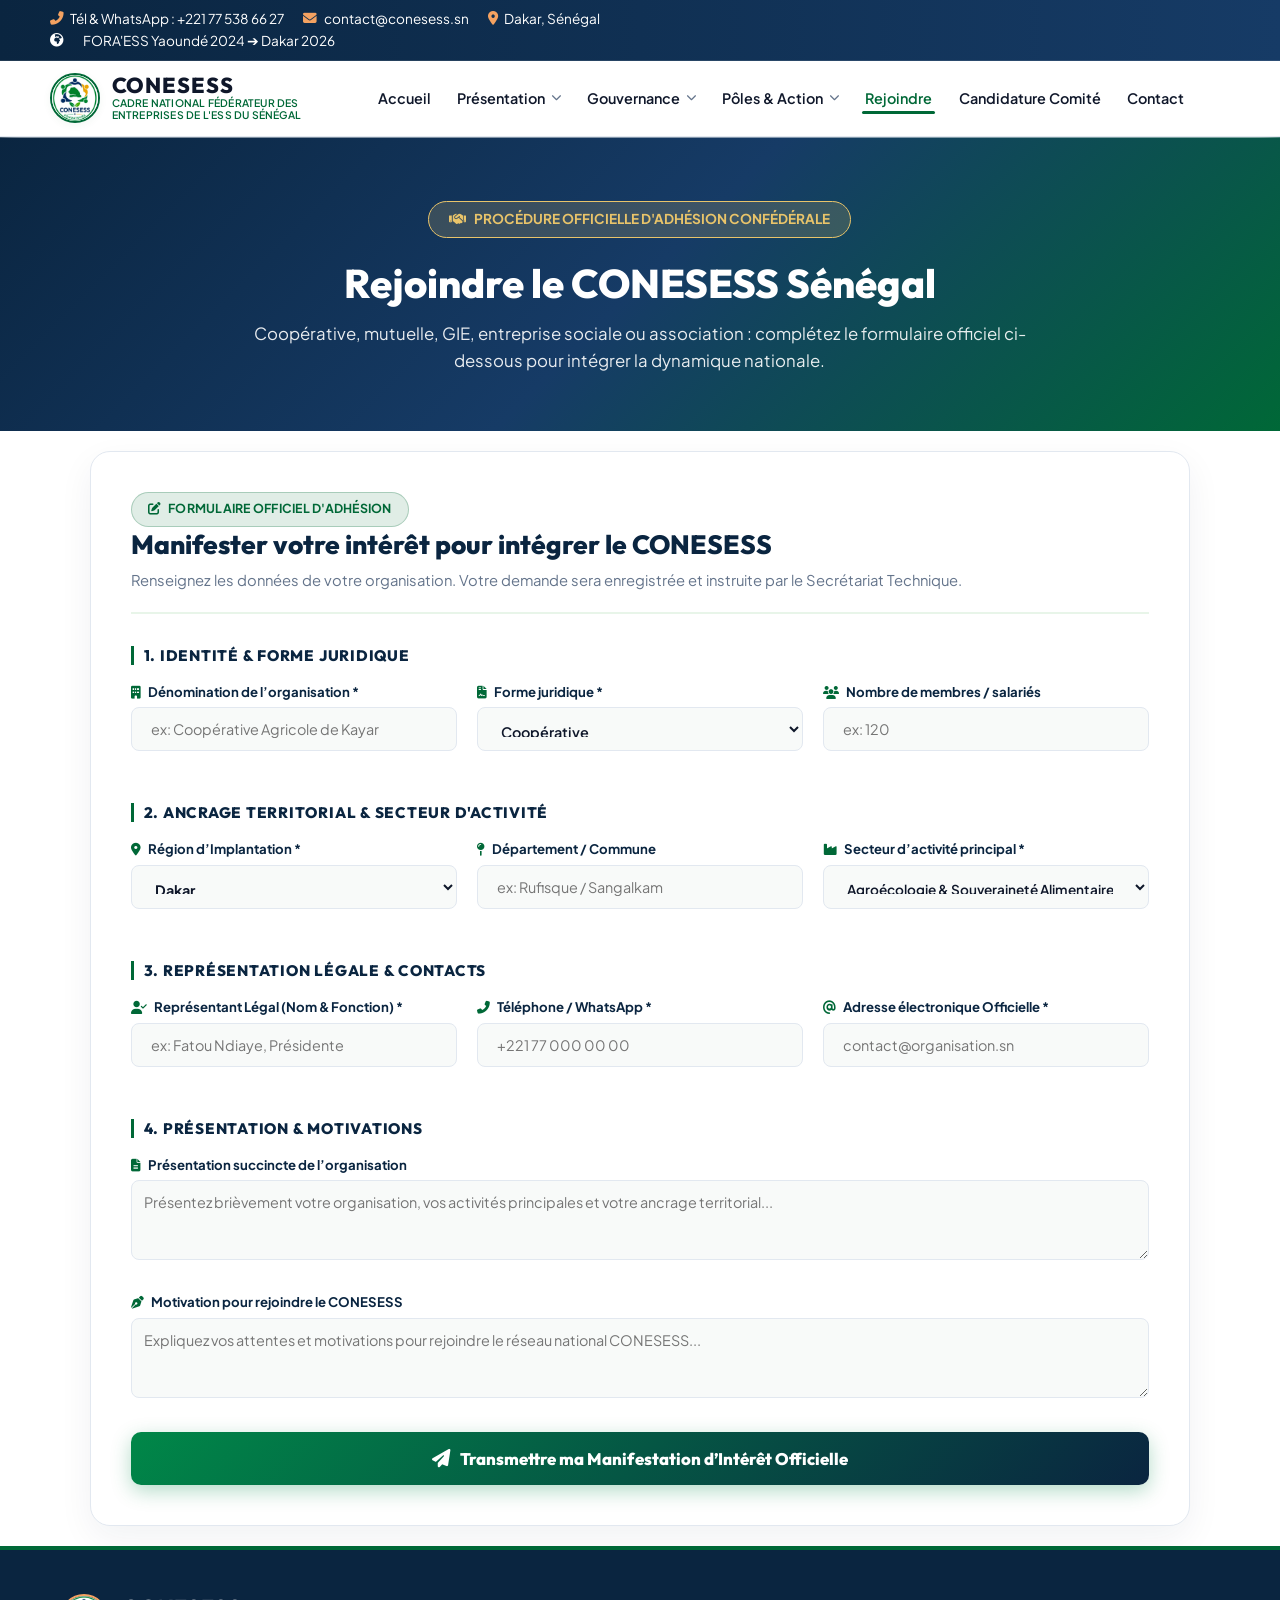
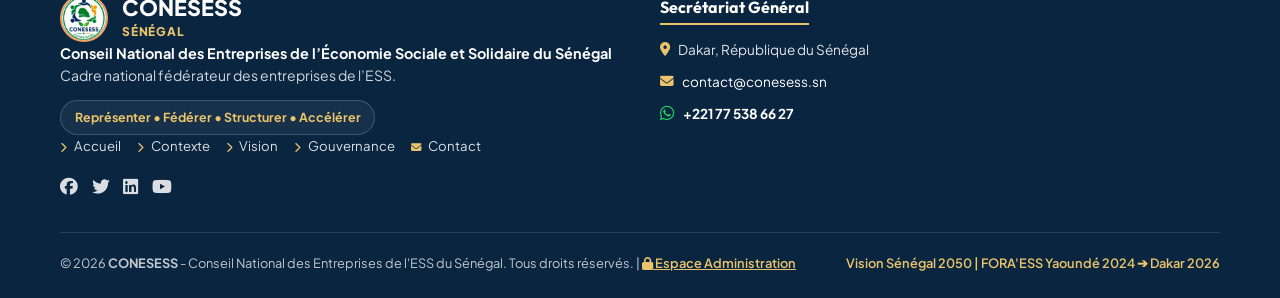
==== commit 73193445: "feat(pages): simplify adhesion.html and candidature.html layout headers while preserving existing fu" ====
--- a/adhesion.html
+++ b/adhesion.html
@@ -152,97 +152,19 @@
     </div>
   </aside>
 
-  <!-- PAGE HERO HEADER -->
-  <section class="hero-themed-section" style="padding: 3.5rem 0 2.5rem 0; background: linear-gradient(135deg, #0A2540 0%, #163B66 50%, #006837 100%);">
+  <!-- PAGE HERO HEADER (SIMPLIFIED & MINIMAL) -->
+  <section class="hero-themed-section" style="padding: 4rem 0 3.5rem 0; background: linear-gradient(135deg, #0A2540 0%, #163B66 50%, #006837 100%); text-align: center;">
     <div class="container">
-      <div class="hero-themed-card" style="text-align: center; max-width: 980px; margin: 0 auto; padding: 2.25rem 2rem; background: rgba(255, 255, 255, 0.05); backdrop-filter: blur(16px); border: 1.5px solid rgba(233, 196, 106, 0.4); border-radius: 24px; box-shadow: 0 20px 45px rgba(10, 37, 64, 0.3);">
-        <span class="badge badge-gold mb-2" style="font-size: 0.825rem; font-weight: 700; padding: 0.35rem 1rem;"><i class="fas fa-handshake"></i> Procédure Officielle d'Adhésion Confédérale</span>
-        <h1 style="font-size: 2.3rem; color: #FFFFFF; font-weight: 800; margin-bottom: 0.75rem; letter-spacing: -0.01em;">Rejoindre la Dynamique Nationale du CONESESS</h1>
-        <p style="color: rgba(255, 255, 255, 0.92); font-size: 1.05rem; max-width: 840px; margin: 0 auto 1.25rem auto; line-height: 1.65;">
-          Coopérative, mutuelle, GIE, entreprise sociale ou association : intégrez le cadre fédérateur national des acteurs de l'Économie Sociale et Solidaire au Sénégal.
+      <div style="max-width: 800px; margin: 0 auto;">
+        <div style="background: rgba(233, 196, 106, 0.18); border: 1.5px solid #E9C46A; color: #E9C46A; padding: 0.4rem 1.25rem; border-radius: 30px; display: inline-flex; align-items: center; gap: 0.5rem; font-weight: 700; font-size: 0.85rem; margin-bottom: 1.25rem;">
+          <i class="fas fa-handshake"></i> PROCÉDURE OFFICIELLE D'ADHÉSION CONFÉDÉRALE
+        </div>
+        <h1 style="font-size: 2.5rem; color: #FFFFFF; font-weight: 800; line-height: 1.25; margin-bottom: 0.85rem;">
+          Rejoindre le CONESESS Sénégal
+        </h1>
+        <p style="color: rgba(255, 255, 255, 0.9); font-size: 1.05rem; line-height: 1.6; margin: 0;">
+          Coopérative, mutuelle, GIE, entreprise sociale ou association : complétez le formulaire officiel ci-dessous pour intégrer la dynamique nationale.
         </p>
-        <div style="display: flex; flex-wrap: wrap; justify-content: center; gap: 0.75rem;">
-          <span class="badge badge-green" style="background: rgba(0, 104, 55, 0.5); color: #FFFFFF; border: 1px solid rgba(255, 255, 255, 0.35); font-size: 0.8rem; padding: 0.4rem 0.95rem; border-radius: 30px;"><i class="fas fa-shield-alt" style="color: #E9C46A;"></i> Procédure Officielle d'Adhésion</span>
-          <span class="badge badge-gold" style="background: rgba(244, 162, 97, 0.25); color: #E9C46A; border: 1px solid #E9C46A; font-size: 0.8rem; padding: 0.4rem 0.95rem; border-radius: 30px;"><i class="fas fa-network-wired"></i> 14 Pôles Régionaux</span>
-          <span class="badge badge-green" style="background: rgba(0, 104, 55, 0.5); color: #FFFFFF; border: 1px solid rgba(255, 255, 255, 0.35); font-size: 0.8rem; padding: 0.4rem 0.95rem; border-radius: 30px;"><i class="fas fa-globe-africa" style="color: #E9C46A;"></i> Ancrage Sénégal 2050</span>
-        </div>
-      </div>
-    </div>
-  </section>
-
-  <!-- 4 MEMBERSHIP ADVANTAGES STRIP -->
-  <section style="background: #FFFFFF; padding: 2.75rem 0 2rem 0; border-bottom: 1px solid var(--border-light);">
-    <div class="container">
-      <div style="text-align: center; max-width: 800px; margin: 0 auto 2rem auto;">
-        <span class="badge badge-gold mb-2" style="font-size: 0.775rem;"><i class="fas fa-star"></i> Valeur Ajoutée Confédérale</span>
-        <h2 style="font-size: 1.8rem; color: var(--primary-navy); font-weight: 800;">Pourquoi Rejoindre le CONESESS ?</h2>
-        <p style="color: var(--text-muted); font-size: 0.925rem;">
-          Bénéficiez d’une représentation forte, d’un accès aux opportunités de financement et d'un accompagnement personnalisé.
-        </p>
-      </div>
-
-      <div style="display: grid; grid-template-columns: repeat(auto-fit, minmax(250px, 1fr)); gap: 1.25rem; max-width: 1280px; margin: 0 auto;">
-        
-        <div style="background: var(--bg-surface); padding: 1.35rem; border-radius: 16px; border: 1px solid var(--border-light);">
-          <div style="display: flex; align-items: center; gap: 0.85rem; margin-bottom: 0.6rem;">
-            <div style="width: 44px; height: 44px; border-radius: 12px; background: rgba(10, 37, 64, 0.1); color: var(--primary-navy); display: flex; align-items: center; justify-content: center; font-size: 1.25rem; flex-shrink: 0;">
-              <i class="fas fa-balance-scale"></i>
-            </div>
-            <div>
-              <strong style="font-size: 0.95rem; color: var(--primary-navy); display: block;">Plaidoyer & Voix Unifiée</strong>
-              <small style="color: var(--primary-green); font-size: 0.75rem; font-weight: 700;">Représentation État</small>
-            </div>
-          </div>
-          <p style="font-size: 0.825rem; color: var(--text-body); margin: 0; line-height: 1.5;">
-            Portez vos revendications au sein du cadre national fédérateur reconnu auprès des ministères et institutions.
-          </p>
-        </div>
-
-        <div style="background: var(--bg-surface); padding: 1.35rem; border-radius: 16px; border: 1px solid var(--border-light);">
-          <div style="display: flex; align-items: center; gap: 0.85rem; margin-bottom: 0.6rem;">
-            <div style="width: 44px; height: 44px; border-radius: 12px; background: rgba(0, 104, 55, 0.12); color: var(--primary-green); display: flex; align-items: center; justify-content: center; font-size: 1.25rem; flex-shrink: 0;">
-              <i class="fas fa-rocket"></i>
-            </div>
-            <div>
-              <strong style="font-size: 0.95rem; color: var(--primary-navy); display: block;">Incubateur IAN-ESS</strong>
-              <small style="color: var(--primary-green); font-size: 0.75rem; font-weight: 700;">Accélération & Fonds</small>
-            </div>
-          </div>
-          <p style="font-size: 0.825rem; color: var(--text-body); margin: 0; line-height: 1.5;">
-            Bénéficiez de programmes de renforcement de capacités, de financement et de structuration des chaînes de valeur.
-          </p>
-        </div>
-
-        <div style="background: var(--bg-surface); padding: 1.35rem; border-radius: 16px; border: 1px solid var(--border-light);">
-          <div style="display: flex; align-items: center; gap: 0.85rem; margin-bottom: 0.6rem;">
-            <div style="width: 44px; height: 44px; border-radius: 12px; background: rgba(233, 196, 106, 0.2); color: #B45309; display: flex; align-items: center; justify-content: center; font-size: 1.25rem; flex-shrink: 0;">
-              <i class="fas fa-search"></i>
-            </div>
-            <div>
-              <strong style="font-size: 0.95rem; color: var(--primary-navy); display: block;">Observatoire ON-ESS</strong>
-              <small style="color: #B45309; font-size: 0.75rem; font-weight: 700;">Données & Visibilité</small>
-            </div>
-          </div>
-          <p style="font-size: 0.825rem; color: var(--text-body); margin: 0; line-height: 1.5;">
-            Référencement au répertoire national des entreprises sociales et accès aux rapports et statistiques du secteur.
-          </p>
-        </div>
-
-        <div style="background: var(--bg-surface); padding: 1.35rem; border-radius: 16px; border: 1px solid var(--border-light);">
-          <div style="display: flex; align-items: center; gap: 0.85rem; margin-bottom: 0.6rem;">
-            <div style="width: 44px; height: 44px; border-radius: 12px; background: rgba(37, 211, 102, 0.15); color: #008748; display: flex; align-items: center; justify-content: center; font-size: 1.25rem; flex-shrink: 0;">
-              <i class="fas fa-handshake"></i>
-            </div>
-            <div>
-              <strong style="font-size: 0.95rem; color: var(--primary-navy); display: block;">Réseau & Synergies</strong>
-              <small style="color: var(--primary-green); font-size: 0.75rem; font-weight: 700;">14 Régions</small>
-            </div>
-          </div>
-          <p style="font-size: 0.825rem; color: var(--text-body); margin: 0; line-height: 1.5;">
-            Nouez des partenariats commerciaux et stratégiques avec les acteurs de l'ESS sur tout le territoire sénégalais.
-          </p>
-        </div>
-
       </div>
     </div>
   </section>
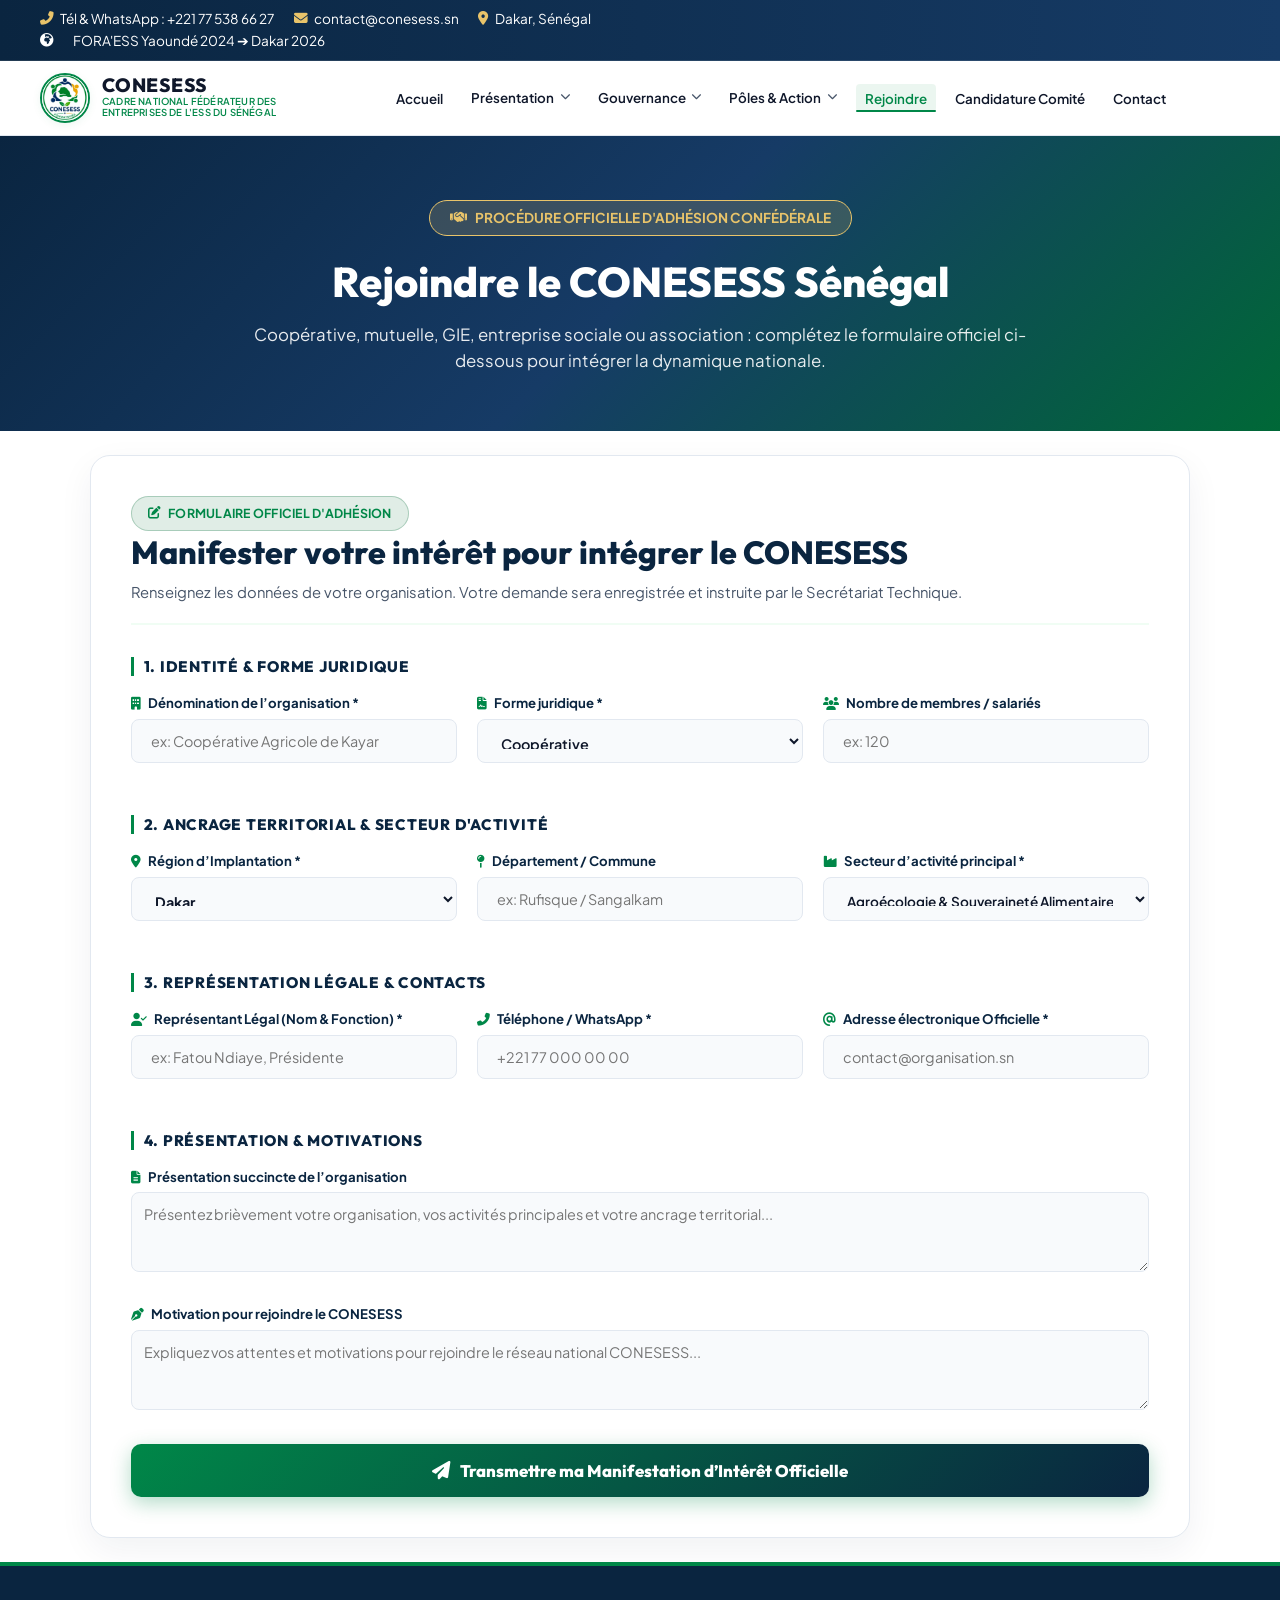
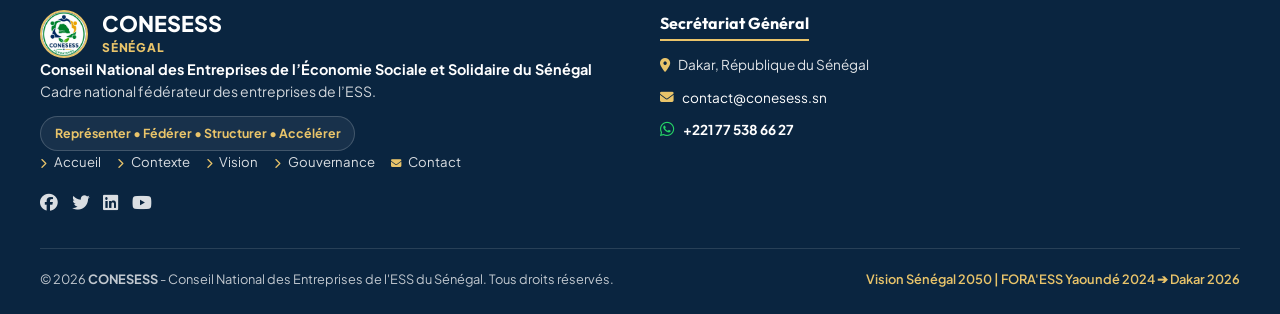
==== commit 6a5bcd8e: "feat(admin): permanently remove admin platform files (admin.html, js/admin.js) and clean up website " ====
--- a/adhesion.html
+++ b/adhesion.html
@@ -147,7 +147,6 @@
         <a href="adhesion.html" class="mobile-nav-item active"><i class="fas fa-id-card"></i> <span>Rejoindre le CONESESS</span></a>
         <a href="candidature.html" class="mobile-nav-item"><i class="fas fa-users-cog"></i> <span>Candidature Comité de Pilotage</span></a>
         <a href="contact.html" class="mobile-nav-item"><i class="fas fa-envelope"></i> <span>Contact Officiel</span></a>
-        <a href="admin.html" class="mobile-nav-item" style="color: #E9C46A;"><i class="fas fa-lock"></i> <span>Espace Administration</span></a>
       </nav>
     </div>
   </aside>
@@ -415,7 +414,7 @@
       <!-- Footer Sub-Bottom -->
       <div class="footer-bottom" style="border-top: 1px solid rgba(255, 255, 255, 0.12); padding-top: 1.25rem; display: flex; flex-wrap: wrap; justify-content: space-between; align-items: center; gap: 1rem; font-size: 0.8rem; color: rgba(255, 255, 255, 0.75);">
         <p style="margin: 0;">
-          &copy; 2026 <strong>CONESESS</strong> - Conseil National des Entreprises de l'ESS du Sénégal. Tous droits réservés. | <a href="admin.html" style="color: #E9C46A; font-weight: 600; text-decoration: underline;"><i class="fas fa-lock"></i> Espace Administration</a>
+          &copy; 2026 <strong>CONESESS</strong> - Conseil National des Entreprises de l'ESS du Sénégal. Tous droits réservés.
         </p>
         <p style="margin: 0; color: #E9C46A; font-weight: 600;">
           Vision Sénégal 2050 | FORA'ESS Yaoundé 2024 ➔ Dakar 2026
--- a/css/styles.css
+++ b/css/styles.css
@@ -6,32 +6,33 @@
 @import url('https://fonts.googleapis.com/css2?family=Outfit:wght@300;400;500;600;700;800&family=Plus+Jakarta+Sans:wght@300;400;500;600;700;800&display=swap');
 
 :root {
-  /* Brand Palette - Light Theme */
-  --primary-green: #006837;
-  --primary-green-hover: #00502a;
+  /* Brand Palette - Vibrant Institutional Theme */
+  --primary-green: #008748;
+  --primary-green-hover: #006837;
   --primary-navy: #0A2540;
   --primary-navy-light: #163B66;
-  --accent-emerald: #2A9D8F;
-  --accent-gold: #F4A261;
-  --accent-gold-light: #E9C46A;
-  --accent-soft-green: #E8F5E9;
+  --accent-emerald: #059669;
+  --accent-gold: #E9C46A;
+  --accent-gold-vibrant: #D97706;
+  --accent-soft-green: #F0FDF4;
+  --accent-soft-gold: #FEF3C7;
   
-  /* Neutral Palette */
-  --bg-main: #F8FAF9;
+  /* Neutral Palette - High Contrast */
+  --bg-main: #F8FAFC;
   --bg-surface: #FFFFFF;
-  --bg-alt: #F1F5F3;
+  --bg-alt: #F1F5F9;
   --bg-card: #FFFFFF;
   --text-dark: #0F172A;
-  --text-body: #334155;
-  --text-muted: #64748B;
+  --text-body: #1E293B;
+  --text-muted: #475569;
   --border-light: #E2E8F0;
-  --border-active: #006837;
+  --border-active: #008748;
   
   /* FX & Shadow Tokens */
-  --shadow-sm: 0 2px 8px rgba(0, 104, 55, 0.06);
-  --shadow-md: 0 8px 24px rgba(10, 37, 64, 0.08);
-  --shadow-lg: 0 16px 40px rgba(10, 37, 64, 0.12);
-  --shadow-glow: 0 0 25px rgba(0, 104, 55, 0.25);
+  --shadow-sm: 0 2px 8px rgba(0, 135, 72, 0.08);
+  --shadow-md: 0 8px 24px rgba(10, 37, 64, 0.1);
+  --shadow-lg: 0 16px 40px rgba(10, 37, 64, 0.15);
+  --shadow-glow: 0 0 25px rgba(0, 135, 72, 0.3);
   
   --radius-sm: 8px;
   --radius-md: 14px;
@@ -1688,6 +1689,9 @@
   }
   .gov-diagram-visual {
     padding: 1rem;
+  }
+}
+
 section.section {
   scroll-margin-top: 80px;
   padding: 1.5rem 0 !important;
@@ -2861,6 +2865,8 @@
     display: block !important;
     padding: 1.25rem 0 !important;
   }
+}
+
 /* RESPONSIVE FOOTER OVERFLOW PREVENTION */
 .footer {
   overflow-x: hidden !important;
@@ -2871,7 +2877,7 @@
 .footer-grid,
 .footer-bottom {
   max-width: 100% !important;
-  box-sizing: border-border-box !important;
+  box-sizing: border-box !important;
 }
 
 @media (max-width: 768px) {
@@ -2892,5 +2898,23 @@
   }
 }
 
-
-
+/* PRECISION LAYOUT & ALIGNMENT ENHANCEMENTS */
+.finding-card,
+.metric-card-box,
+.advocacy-item,
+.sector-card {
+  height: 100%;
+}
+
+input, select, textarea, button {
+  font-family: inherit;
+}
+
+.modal-card {
+  max-height: 90vh;
+  overflow-y: auto;
+  -webkit-overflow-scrolling: touch;
+}
+
+
+
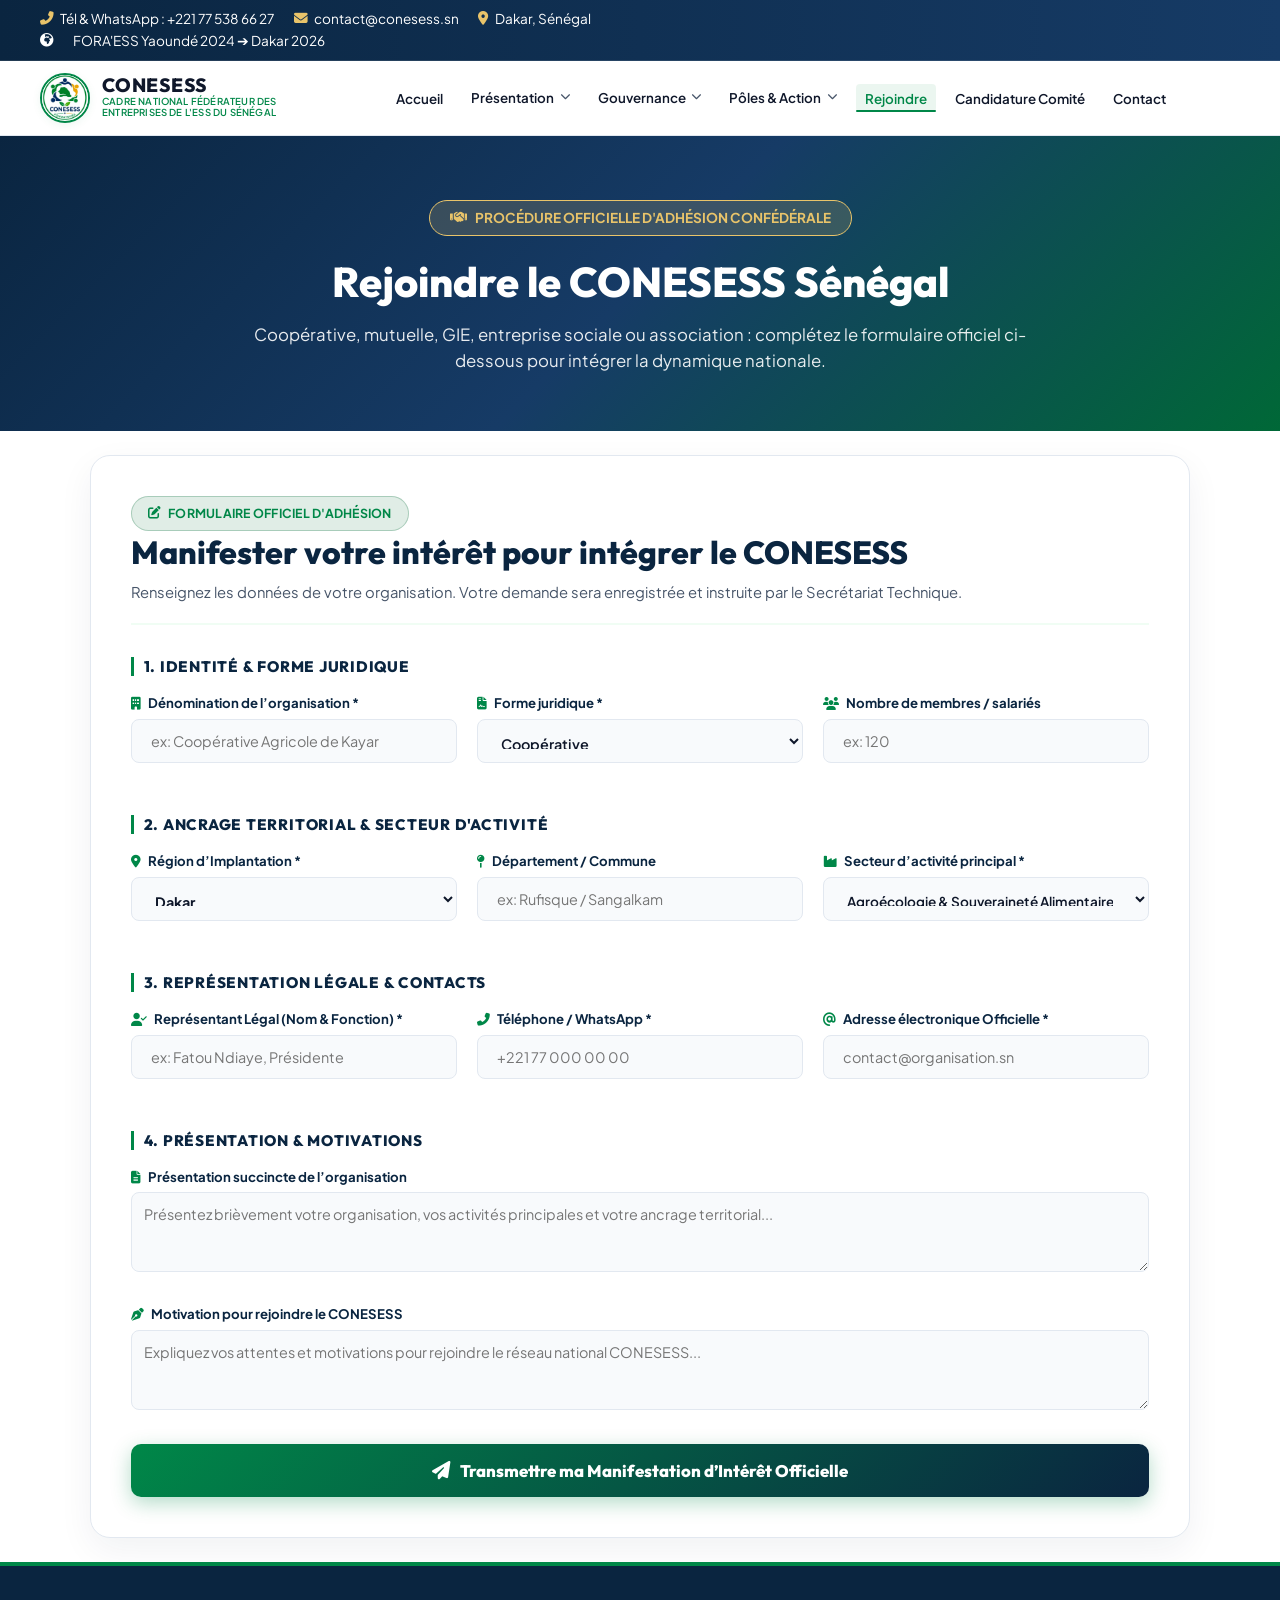
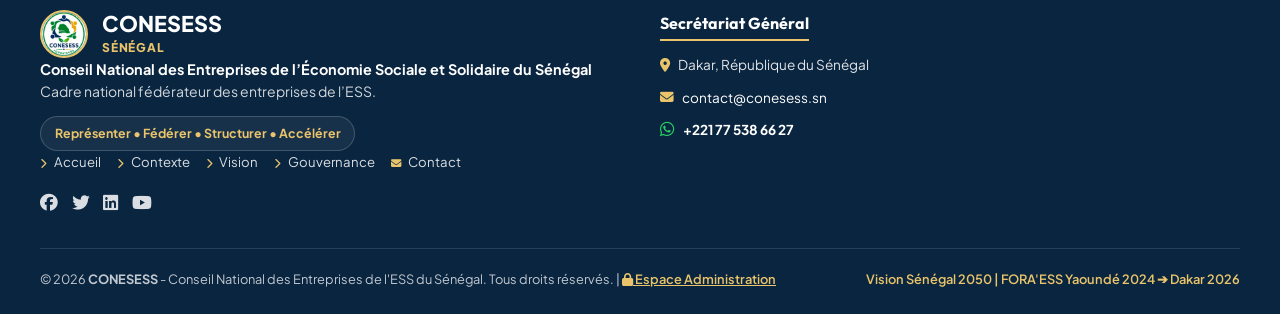
==== commit 0ea9ecfb: "feat(admin): restore admin platform with real-time dashboard, web forms reception and CR80 access le" ====
--- a/adhesion.html
+++ b/adhesion.html
@@ -147,6 +147,7 @@
         <a href="adhesion.html" class="mobile-nav-item active"><i class="fas fa-id-card"></i> <span>Rejoindre le CONESESS</span></a>
         <a href="candidature.html" class="mobile-nav-item"><i class="fas fa-users-cog"></i> <span>Candidature Comité de Pilotage</span></a>
         <a href="contact.html" class="mobile-nav-item"><i class="fas fa-envelope"></i> <span>Contact Officiel</span></a>
+        <a href="admin.html" class="mobile-nav-item" style="color: #E9C46A;"><i class="fas fa-lock"></i> <span>Espace Administration</span></a>
       </nav>
     </div>
   </aside>
@@ -414,7 +415,7 @@
       <!-- Footer Sub-Bottom -->
       <div class="footer-bottom" style="border-top: 1px solid rgba(255, 255, 255, 0.12); padding-top: 1.25rem; display: flex; flex-wrap: wrap; justify-content: space-between; align-items: center; gap: 1rem; font-size: 0.8rem; color: rgba(255, 255, 255, 0.75);">
         <p style="margin: 0;">
-          &copy; 2026 <strong>CONESESS</strong> - Conseil National des Entreprises de l'ESS du Sénégal. Tous droits réservés.
+          &copy; 2026 <strong>CONESESS</strong> - Conseil National des Entreprises de l'ESS du Sénégal. Tous droits réservés. | <a href="admin.html" style="color: #E9C46A; font-weight: 600; text-decoration: underline;"><i class="fas fa-lock"></i> Espace Administration</a>
         </p>
         <p style="margin: 0; color: #E9C46A; font-weight: 600;">
           Vision Sénégal 2050 | FORA'ESS Yaoundé 2024 ➔ Dakar 2026
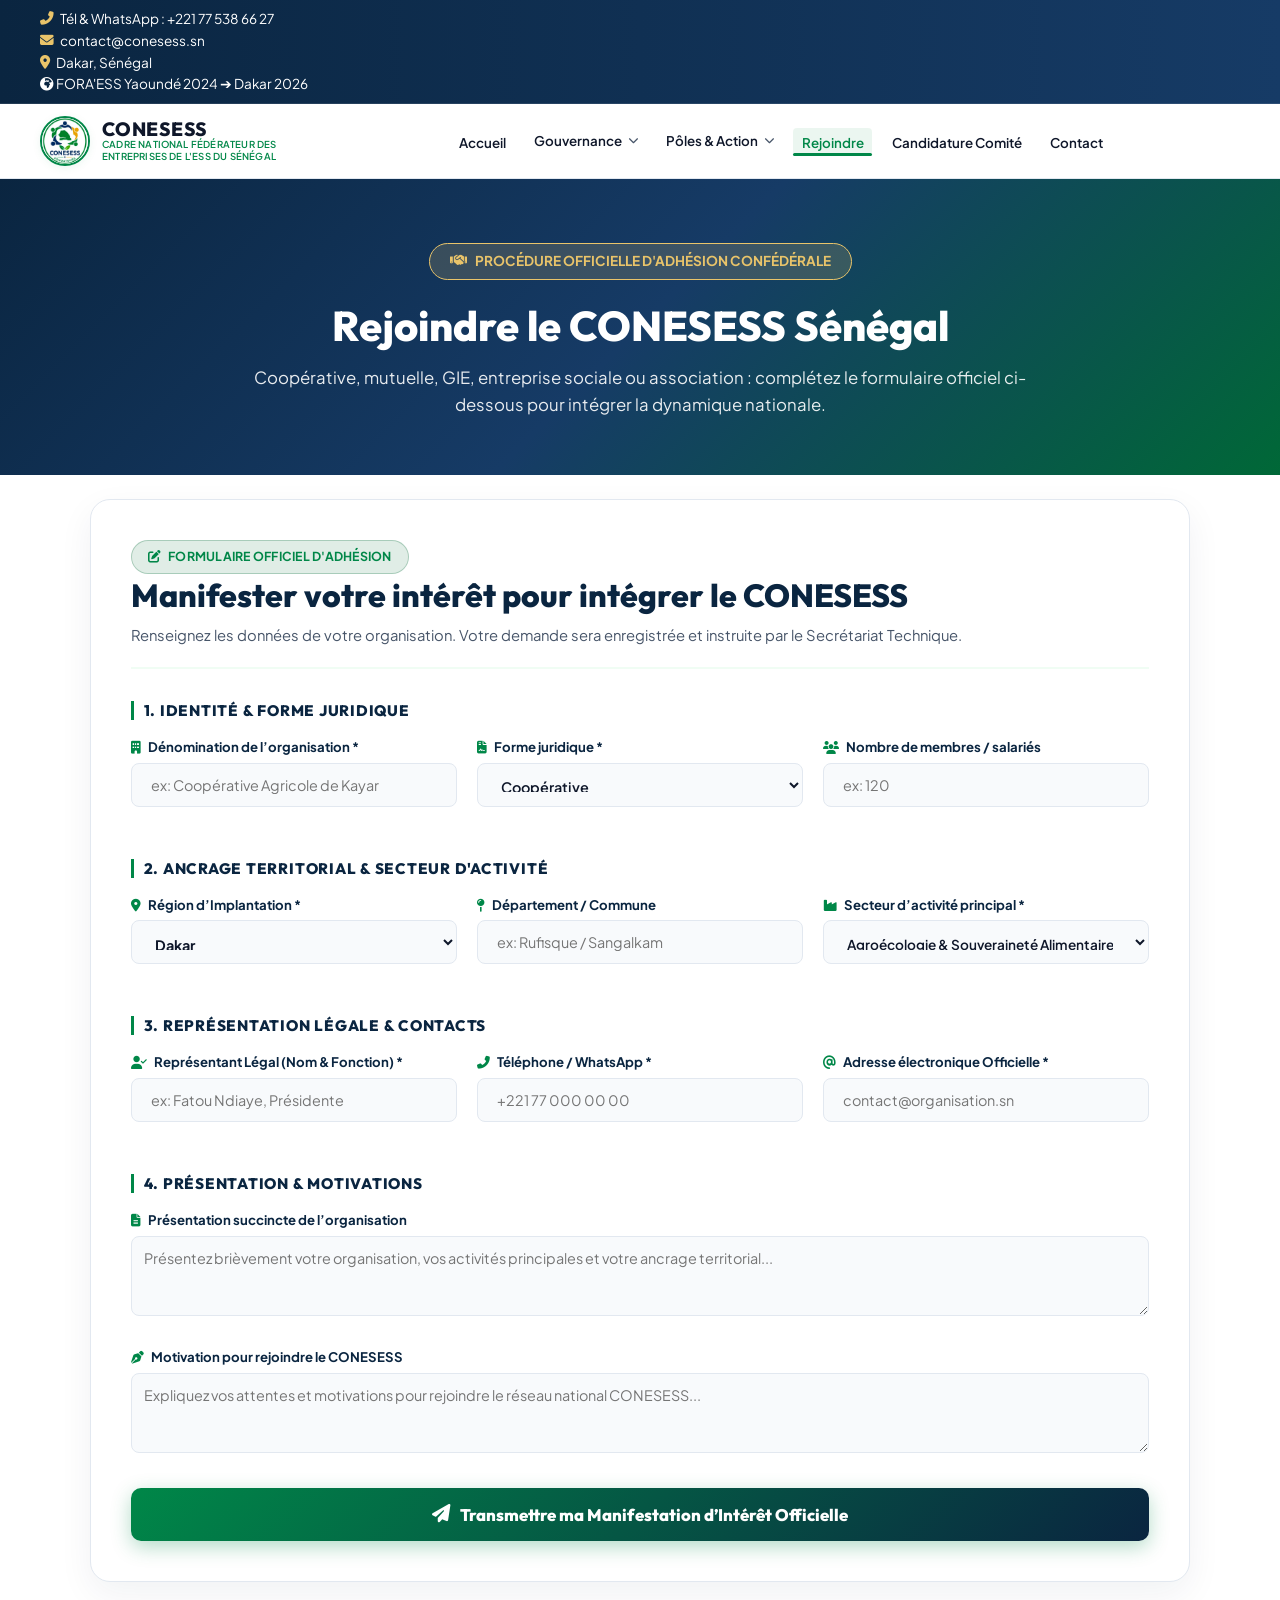
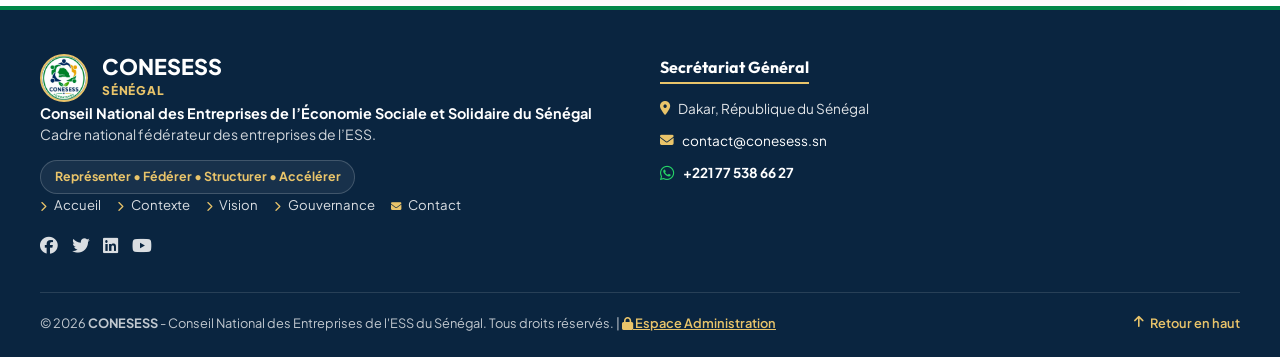
==== commit e010dd4b: "fix(ux): mobile-first cleanup, nav simplification and homepage UX fixes Simplify the nav (drop the n" ====
--- a/adhesion.html
+++ b/adhesion.html
@@ -58,17 +58,6 @@
         <ul class="nav-menu">
           <li><a href="index.html#accueil" class="nav-link">Accueil</a></li>
 
-          <!-- Dropdown 1: Présentation -->
-          <li class="nav-item-dropdown">
-            <a href="index.html#contexte" class="nav-link dropdown-toggle">
-              Présentation <i class="fas fa-chevron-down"></i>
-            </a>
-            <ul class="dropdown-menu">
-              <li><a href="index.html#contexte" class="dropdown-item"><i class="fas fa-file-alt"></i> Contexte & Diagnostic</a></li>
-              <li><a href="index.html#vision" class="dropdown-item"><i class="fas fa-compass"></i> Vision Stratégique 2050</a></li>
-            </ul>
-          </li>
-
           <!-- Dropdown 2: Gouvernance & Piliers -->
           <li class="nav-item-dropdown">
             <a href="index.html#gouvernance" class="nav-link dropdown-toggle">
@@ -129,9 +118,6 @@
       <nav class="mobile-drawer-links">
         <div class="mobile-drawer-section-title"><i class="fas fa-compass"></i> PRÉSENTATION & STRATÉGIE</div>
         <a href="index.html#accueil" class="mobile-nav-item"><i class="fas fa-home"></i> <span>Accueil</span></a>
-        <a href="index.html#contexte" class="mobile-nav-item"><i class="fas fa-file-alt"></i> <span>Contexte & Diagnostic</span></a>
-        <a href="index.html#vision" class="mobile-nav-item"><i class="fas fa-compass"></i> <span>Vision Stratégique 2050</span></a>
-
         <div class="mobile-drawer-section-title"><i class="fas fa-sitemap"></i> GOUVERNANCE & PILIERS</div>
         <a href="index.html#gouvernance" class="mobile-nav-item"><i class="fas fa-sitemap"></i> <span>Gouvernance Souveraine</span></a>
         <a href="index.html#incubateur" class="mobile-nav-item"><i class="fas fa-rocket"></i> <span>Incubateur IAN-ESS</span></a>
@@ -417,9 +403,9 @@
         <p style="margin: 0;">
           &copy; 2026 <strong>CONESESS</strong> - Conseil National des Entreprises de l'ESS du Sénégal. Tous droits réservés. | <a href="admin.html" style="color: #E9C46A; font-weight: 600; text-decoration: underline;"><i class="fas fa-lock"></i> Espace Administration</a>
         </p>
-        <p style="margin: 0; color: #E9C46A; font-weight: 600;">
-          Vision Sénégal 2050 | FORA'ESS Yaoundé 2024 ➔ Dakar 2026
-        </p>
+        <a href="#" style="margin: 0; color: #E9C46A; font-weight: 600; display: flex; align-items: center; gap: 0.4rem;">
+          <i class="fas fa-arrow-up"></i> Retour en haut
+        </a>
       </div>
     </div>
   </footer>
--- a/css/styles.css
+++ b/css/styles.css
@@ -53,7 +53,6 @@
 }
 
 html {
-  scroll-behavior: smooth;
   font-size: 16px;
   width: 100%;
   max-width: 100%;
@@ -244,12 +243,6 @@
   align-items: center;
   flex-wrap: wrap;
   gap: 0.5rem;
-}
-
-.top-bar-info {
-  display: flex;
-  align-items: center;
-  gap: 1.2rem;
 }
 
 .top-bar-item {
@@ -748,10 +741,10 @@
 }
 
 .stat-desc {
-  font-size: 0.735rem;
-  color: rgba(255, 255, 255, 0.8);
+  font-size: 0.8125rem;
+  color: rgba(255, 255, 255, 0.92);
   margin-top: 0.35rem;
-  line-height: 1.35;
+  line-height: 1.45;
 }
 
 /* Quick Banner - Senegal Vision 2050 */
@@ -790,7 +783,7 @@
   font-size: 1.25rem;
 }
 
-.banner-text h4 {
+.banner-text h3 {
   font-size: 1rem;
   margin-bottom: 0.15rem;
 }
@@ -1157,7 +1150,7 @@
   box-shadow: var(--shadow-sm);
 }
 
-.incubator-tab-card.active h4 {
+.incubator-tab-card.active h3 {
   color: var(--primary-green);
 }
 
@@ -1615,10 +1608,10 @@
 }
 
 @media (max-width: 768px) {
-  .top-bar-info:nth-child(2) {
+  .top-bar-container .top-bar-info:nth-child(2) {
     display: none;
   }
-  .top-bar-info {
+  .top-bar-container .top-bar-info {
     justify-content: center;
     width: 100%;
   }
@@ -1704,6 +1697,9 @@
     grid-template-columns: 1fr !important;
     gap: 2rem;
   }
+  .hero-content h1 {
+    font-size: 2rem;
+  }
   .context-grid {
     grid-template-columns: 1fr !important;
     gap: 1.25rem;
@@ -1771,7 +1767,7 @@
     display: none;
   }
   .hero-stats-list {
-    grid-template-columns: 1fr 1fr;
+    grid-template-columns: 1fr;
     gap: 0.5rem;
   }
   .stat-item {
@@ -1850,7 +1846,7 @@
   box-shadow: var(--shadow-sm) !important;
 }
 
-.incubator-tab-card h4 {
+.incubator-tab-card h3 {
   color: #00502A !important;
   font-weight: 600 !important;
 }
@@ -1873,7 +1869,7 @@
   box-shadow: 0 8px 20px rgba(0, 135, 72, 0.15) !important;
 }
 
-.incubator-tab-card.active h4 {
+.incubator-tab-card.active h3 {
   color: #008748 !important;
   font-weight: 700 !important;
 }
@@ -1882,7 +1878,73 @@
   color: #008748 !important;
 }
 
-
+/* Horizontal Step Timeline (IAN-ESS 5 Models Selector) */
+.incubator-timeline {
+  display: flex;
+  flex-wrap: wrap;
+  align-items: flex-start;
+  gap: 0.85rem;
+  position: relative;
+}
+
+.incubator-timeline .incubator-tab-card {
+  flex: 1 1 180px;
+  display: flex;
+  flex-direction: column;
+  align-items: center;
+  text-align: center !important;
+  gap: 0.6rem;
+  border-left: 1px solid #C8E6C9 !important;
+}
+
+.incubator-timeline .incubator-tab-card.active {
+  border-left: 1px solid #008748 !important;
+}
+
+.incubator-timeline .incubator-tab-card h3 {
+  font-size: 0.85rem !important;
+  margin: 0 !important;
+  line-height: 1.35;
+}
+
+.incubator-timeline .incubator-tab-card i {
+  margin-right: 0.35rem;
+}
+
+.incubator-timeline-num {
+  width: 38px;
+  height: 38px;
+  border-radius: 50%;
+  background: var(--accent-soft-green);
+  color: #008748 !important;
+  display: flex;
+  align-items: center;
+  justify-content: center;
+  font-family: var(--font-heading);
+  font-weight: 800;
+  font-size: 0.9rem;
+  border: 2px solid #C8E6C9;
+  transition: all 0.25s ease;
+}
+
+.incubator-timeline .incubator-tab-card.active .incubator-timeline-num,
+.incubator-timeline .incubator-tab-card:hover .incubator-timeline-num {
+  background: #008748;
+  color: #FFFFFF !important;
+  border-color: #008748;
+  transform: scale(1.08);
+}
+
+@media (max-width: 768px) {
+  .incubator-timeline {
+    flex-direction: column;
+  }
+  .incubator-timeline .incubator-tab-card {
+    flex-direction: row;
+    text-align: left !important;
+    justify-content: flex-start;
+  }
+}
 
 /* Card Elevation & Micro-Interactions */
 .sector-card, .advocacy-item, .incubator-tab-card, .modern-card-panel {
@@ -2055,7 +2117,7 @@
   .incubator-tab-card {
     padding: 0.6rem 0.75rem !important;
   }
-  .incubator-tab-card h4 {
+  .incubator-tab-card h3 {
     font-size: 0.8rem !important;
   }
 }
@@ -2556,7 +2618,7 @@
     padding: 0.6rem 0.75rem !important;
   }
 
-  .incubator-tab-card h4 {
+  .incubator-tab-card h3 {
     font-size: 0.8rem !important;
   }
 
@@ -2609,14 +2671,6 @@
     display: grid !important;
     grid-template-columns: 1fr 1fr !important;
     gap: 2rem !important;
-    align-items: stretch !important;
-  }
-
-  /* Incubator 2-Column Split */
-  #incubateur .advocacy-grid {
-    display: grid !important;
-    grid-template-columns: 1fr 1.35fr !important;
-    gap: 2.25rem !important;
     align-items: stretch !important;
   }
 
